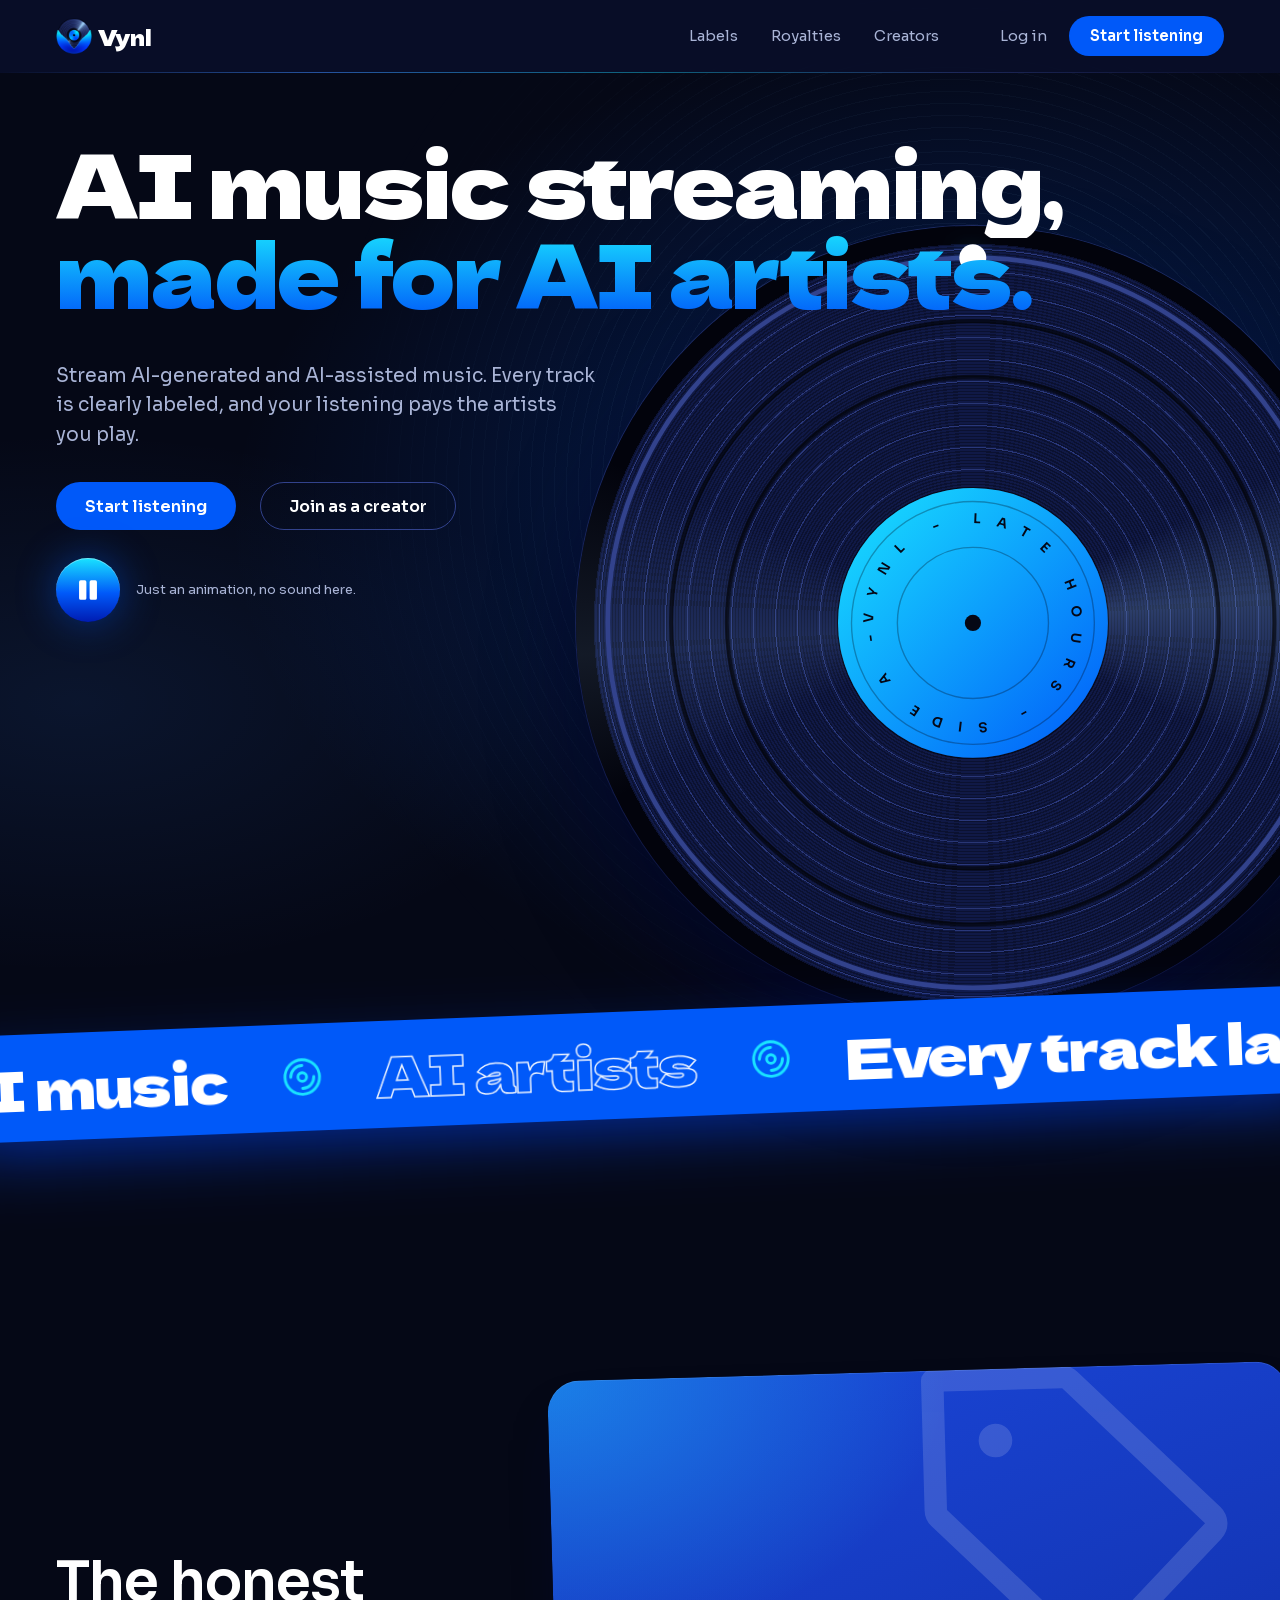
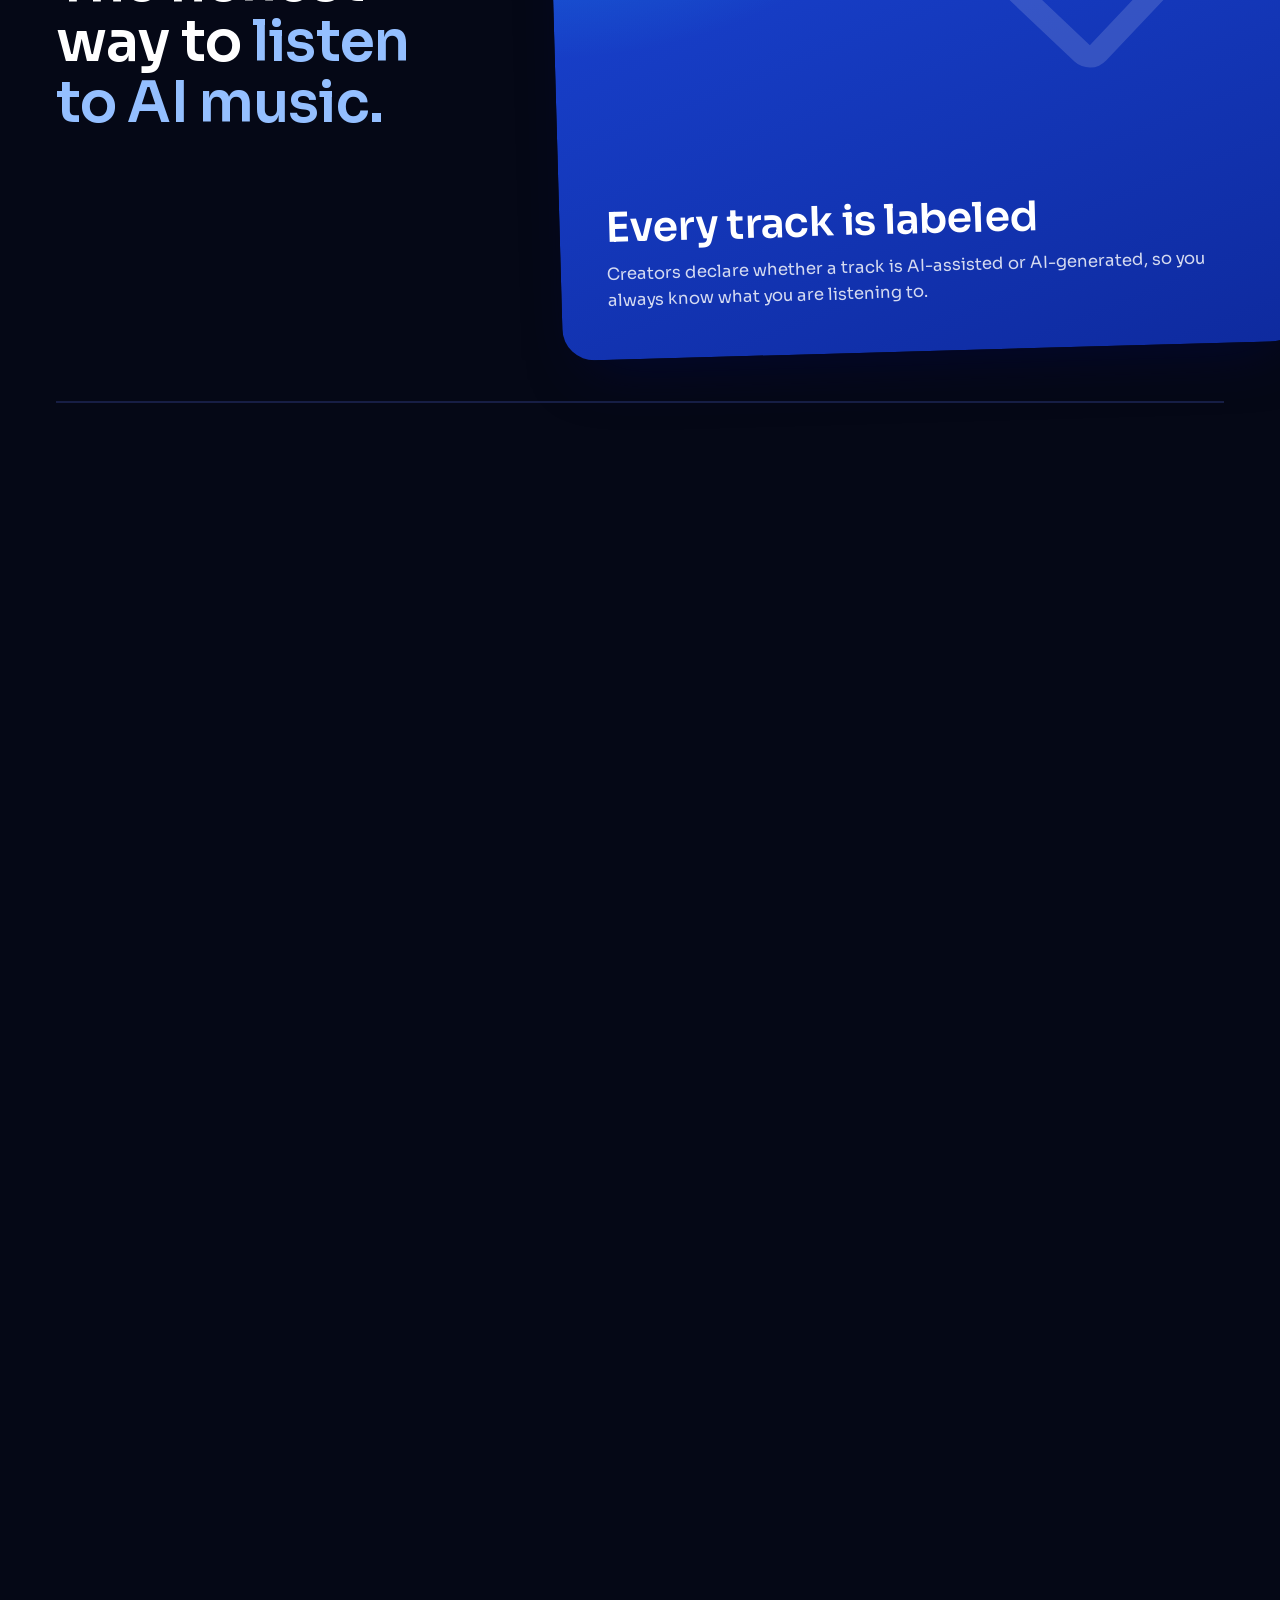
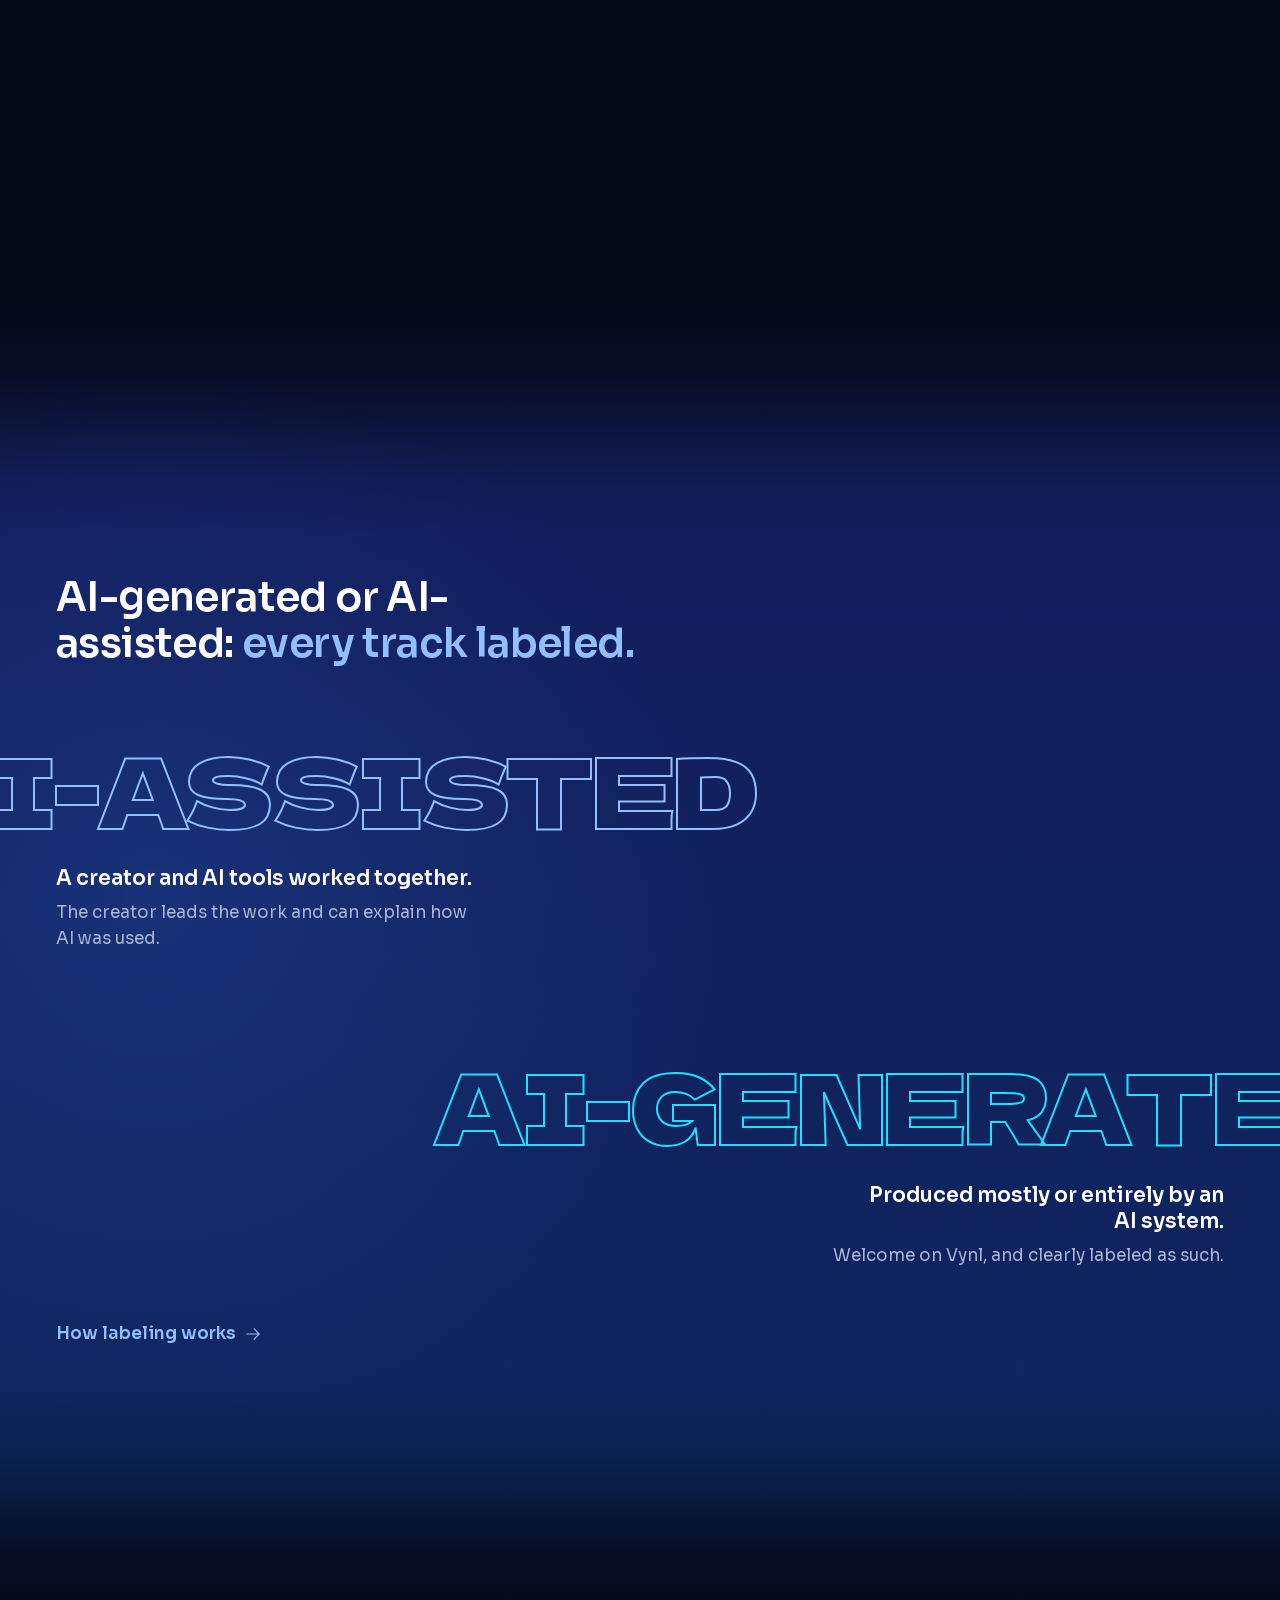
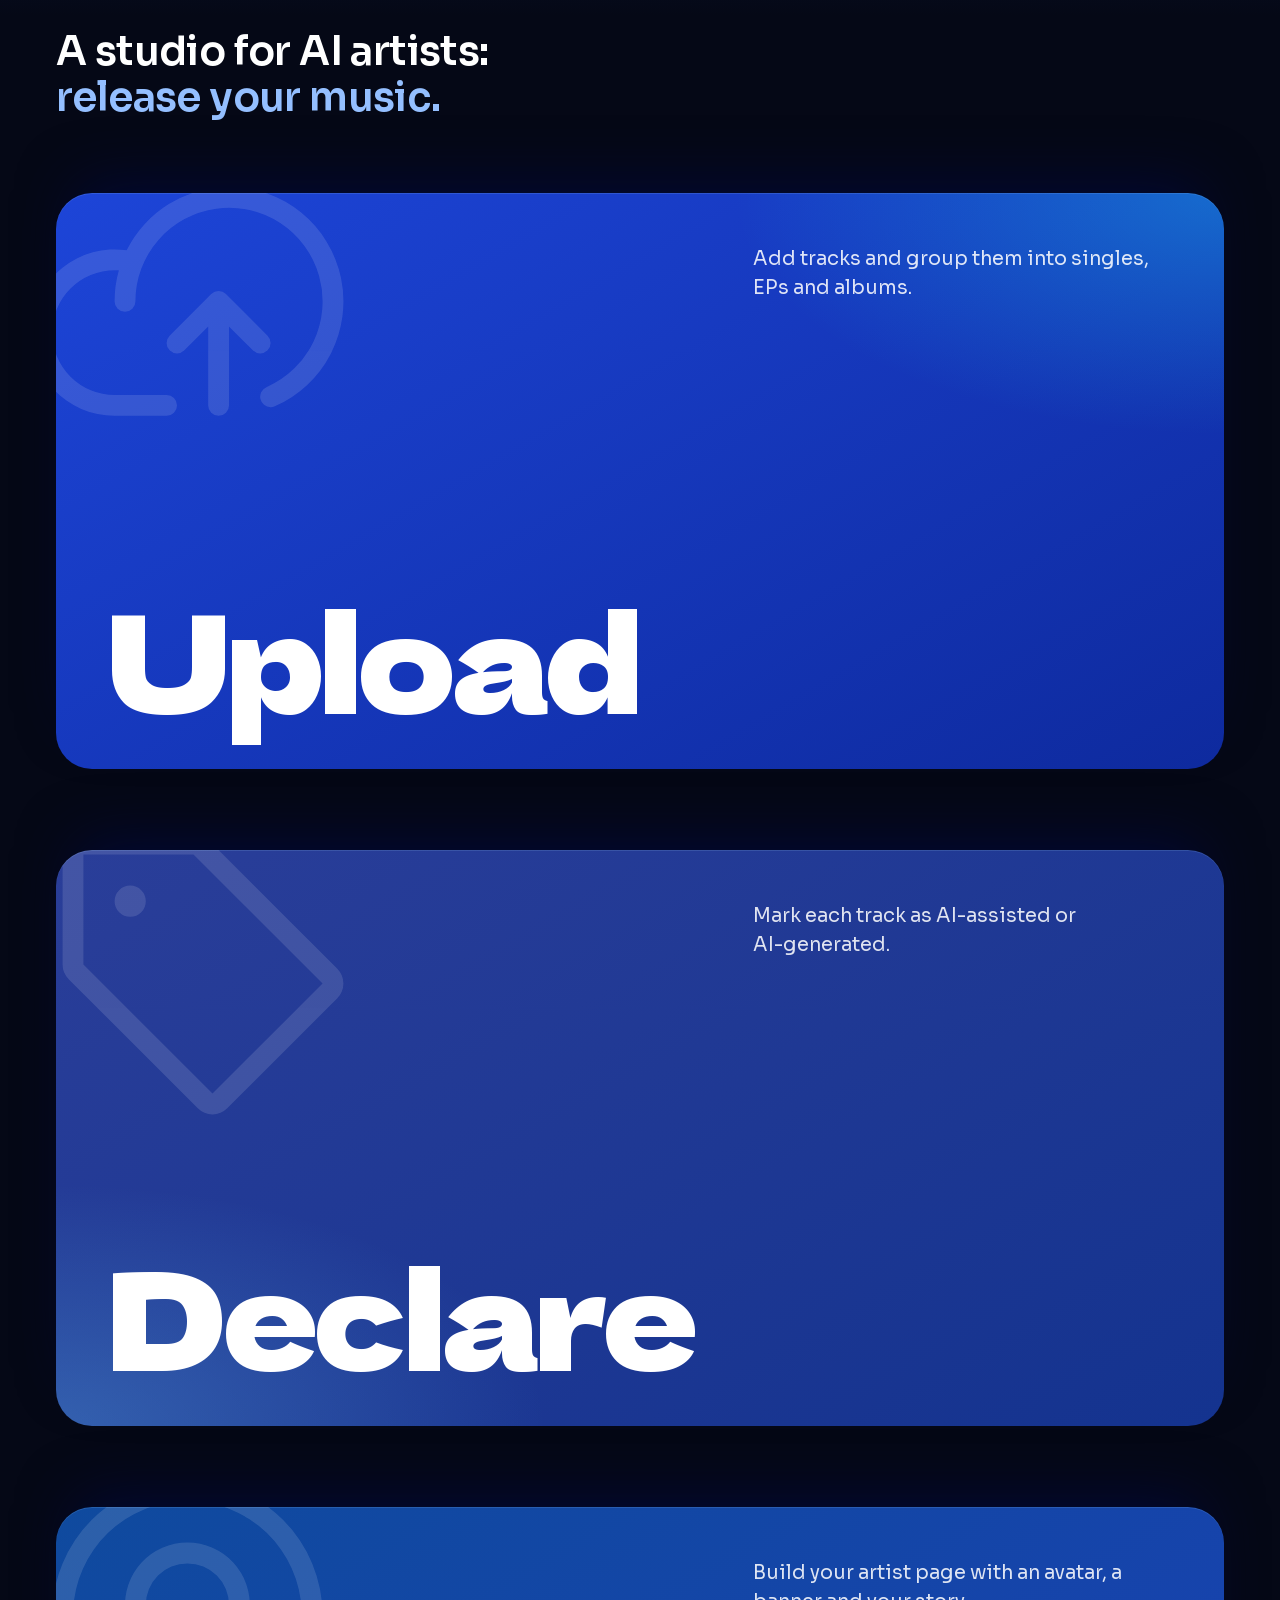
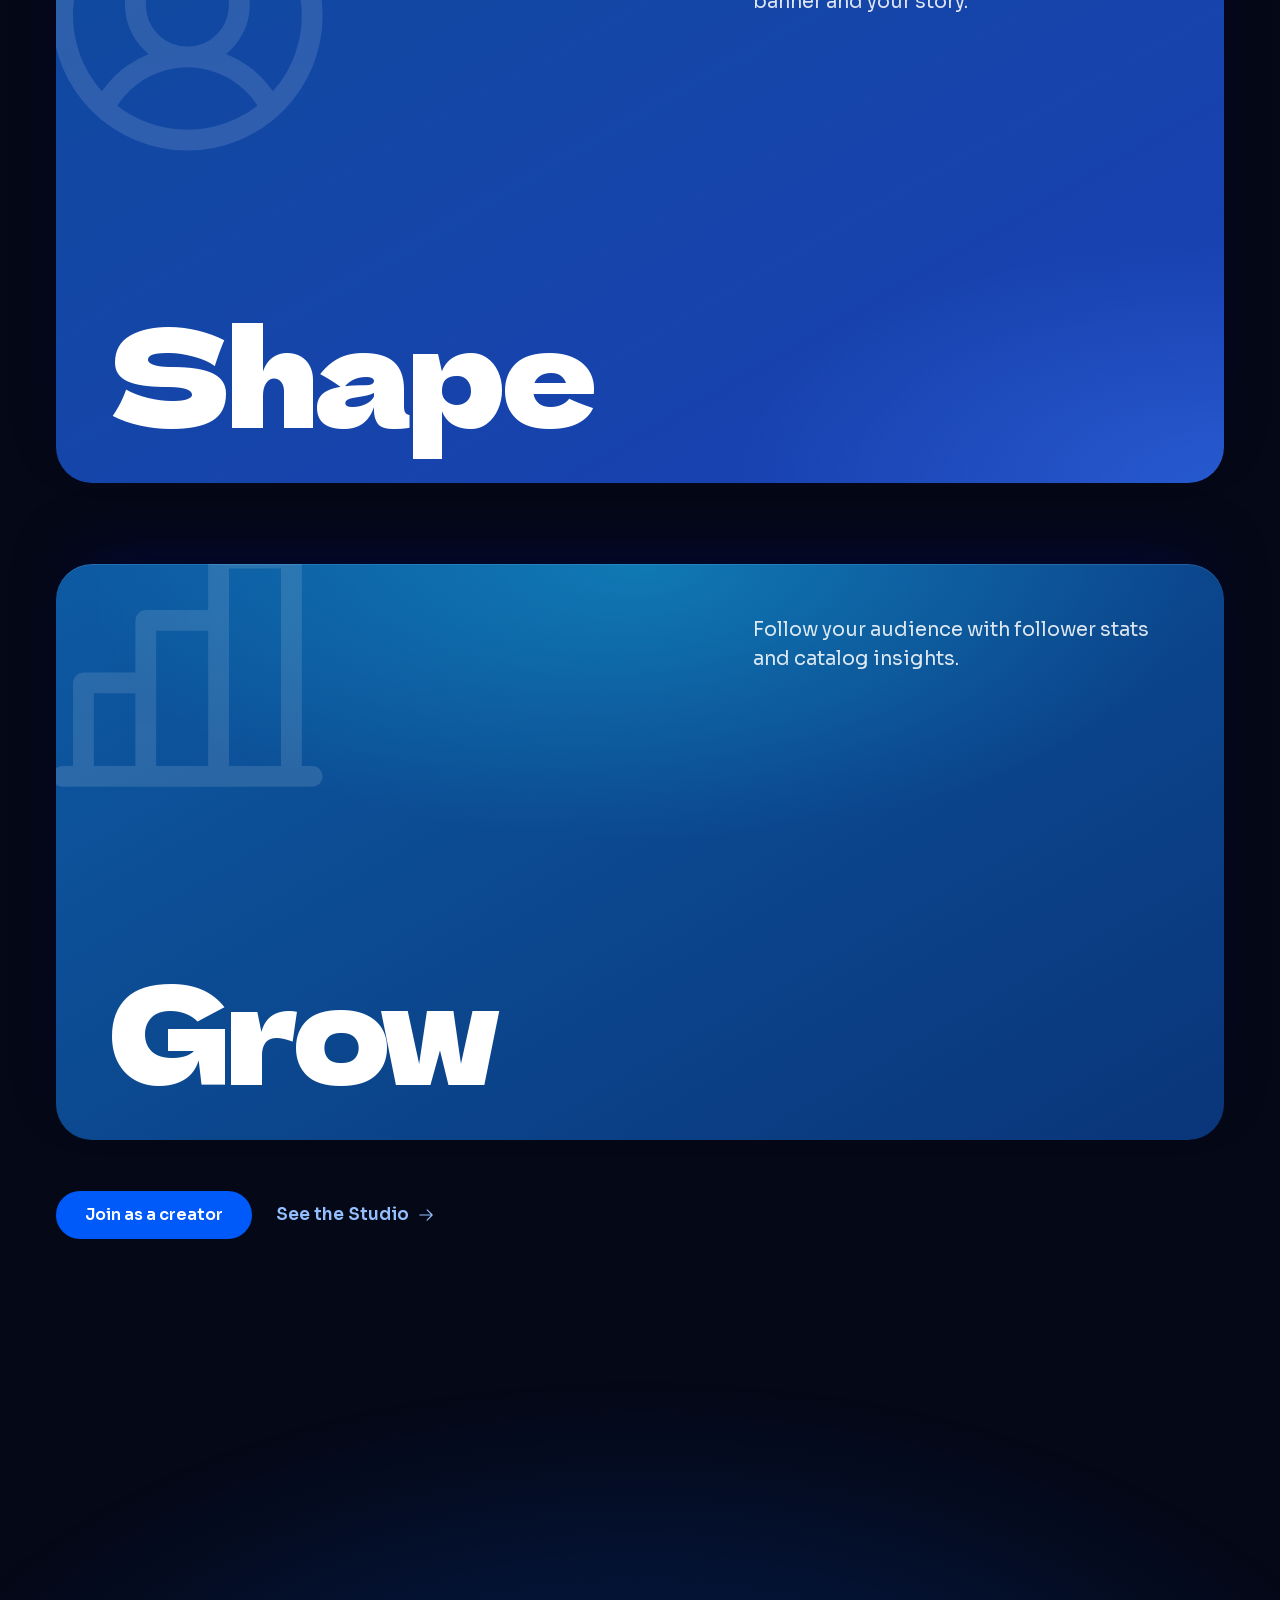
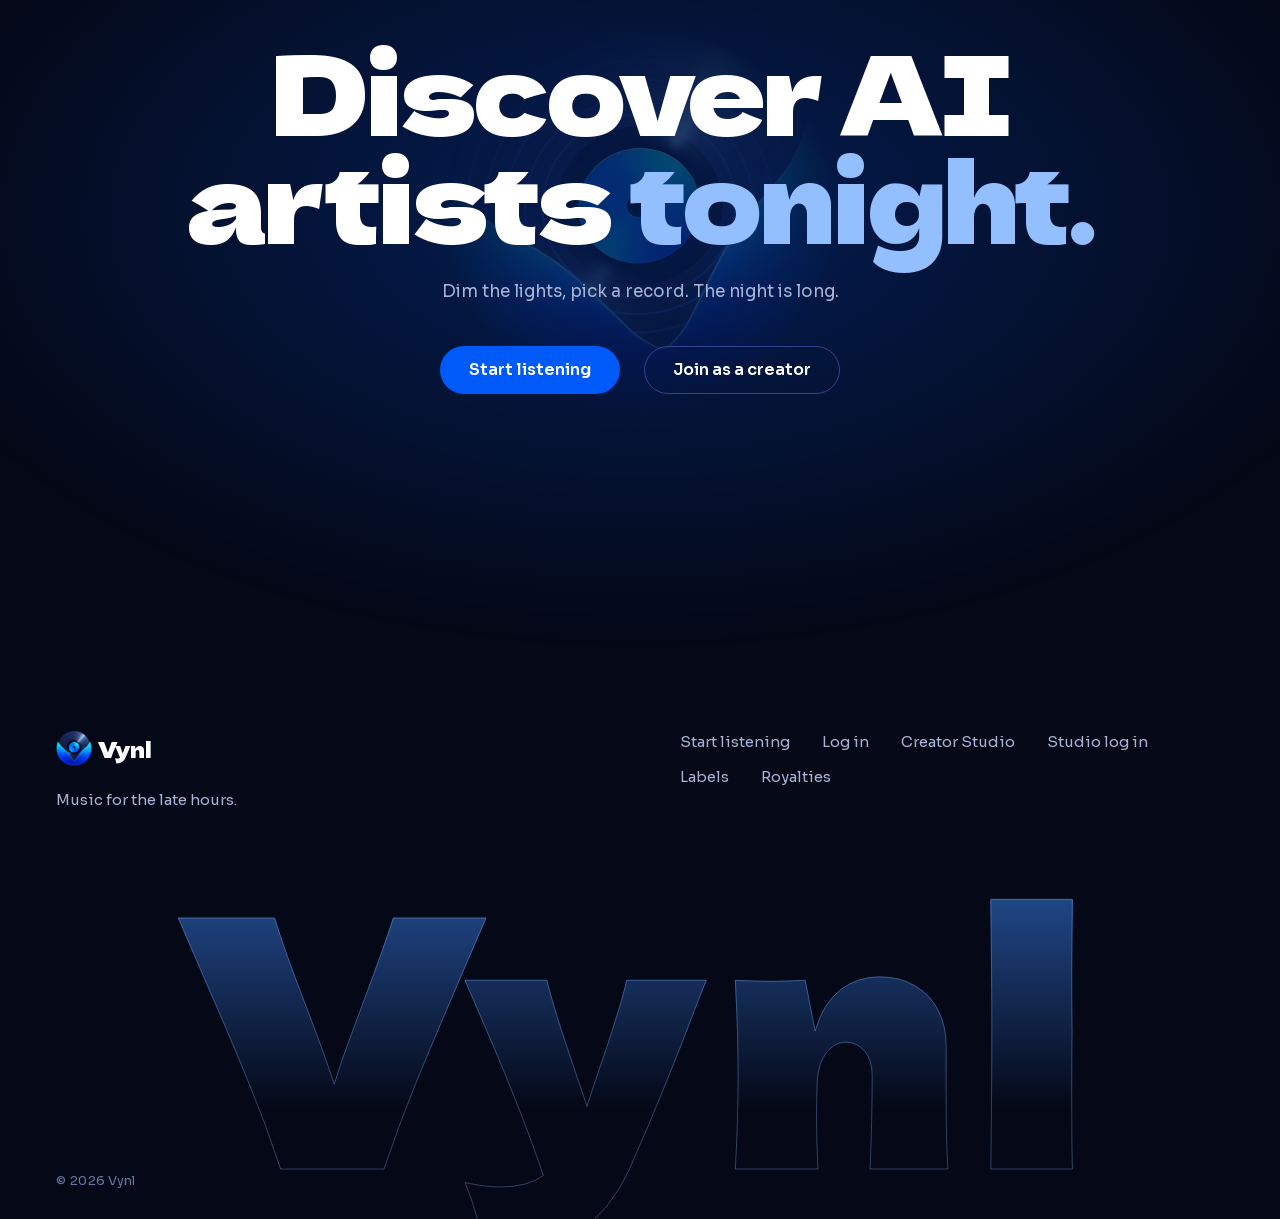
==== index.html @ 6188f5f7 "Add favicon.ico and multi-size icons with a version query so browsers drop the stale tab icon Co-Aut" ====
<!DOCTYPE html>
<html lang="en">
<head>
  <meta charset="utf-8">
  <meta name="viewport" content="width=device-width, initial-scale=1">
  <title>Vynl | AI Music Streaming Platform for AI Artists</title>
  <meta name="description" content="Stream AI music on Vynl. Discover AI artists, listen to AI-generated and AI-assisted tracks, and release your own. Every track is clearly labeled.">
  <meta name="theme-color" content="#050816">
  <meta property="og:site_name" content="Vynl">
  <meta property="og:type" content="website">
  <meta property="og:title" content="Vynl | AI Music Streaming Platform for AI Artists">
  <meta property="og:description" content="The streaming platform for AI music and AI artists. Every track labeled AI-generated or AI-assisted.">
  <meta name="twitter:card" content="summary">
  <link rel="icon" href="favicon.ico?v=2" sizes="any">
  <link rel="icon" href="favicon-32.png?v=2" type="image/png" sizes="32x32">
  <link rel="icon" href="favicon-192.png?v=2" type="image/png" sizes="192x192">
  <link rel="apple-touch-icon" href="apple-touch-icon.png?v=2">
  <link rel="preload" href="assets/fonts/dela-gothic-one-latin.woff2" as="font" type="font/woff2" crossorigin>
  <link rel="preload" href="assets/fonts/sora-latin.woff2" as="font" type="font/woff2" crossorigin>
  <link rel="stylesheet" href="css/style.css">
  <script>document.documentElement.classList.add("js");</script>
</head>
<body>
  <a class="skip-link" href="#main">Skip to content</a>

  <header class="site-header" data-open="false">
    <div class="container site-header__inner">
      <a class="logo" href="index.html" aria-label="Vynl, home">
        <img class="logo__mark" src="assets/vynl-icon.png" alt="" width="36" height="36">
        <span class="logo__word">Vynl</span>
      </a>

      <nav class="nav" id="site-nav" aria-label="Main">
        <a href="transparency.html">Labels</a>
        <a href="transparency.html">Royalties</a>
        <a href="creators.html">Creators</a>
        <a class="nav__mobile-only" href="https://music-app-1-0-0.vercel.app/login" data-link="login">Log in</a>
      </nav>

      <div class="header-actions">
        <a class="login" href="https://music-app-1-0-0.vercel.app/login" data-link="login">Log in</a>
        <a class="btn btn--primary btn--sm" href="https://music-app-1-0-0.vercel.app/signup" data-link="signup">Start listening</a>
        <button class="nav-toggle" type="button" aria-expanded="false" aria-controls="site-nav" aria-label="Open menu">
          <svg class="icon icon--open" aria-hidden="true" focusable="false"><use href="assets/icons.svg#menu"/></svg>
          <svg class="icon icon--close" aria-hidden="true" focusable="false"><use href="assets/icons.svg#close"/></svg>
        </button>
      </div>
    </div>
  </header>

  <main id="main">

    <!-- Hero : titre immense sur deux lignes, disque énorme derrière et dessous -->
    <section class="hero has-grooves">
      <div class="grooves" aria-hidden="true"></div>
      <div class="container hero__inner">
        <h1 class="hero__title">
          <span class="line"><span class="w"><span style="--d:0">AI</span></span> <span class="w"><span style="--d:1">music</span></span> <span class="w"><span style="--d:2">streaming,</span></span></span>
          <span class="line line--grad"><span class="w"><span style="--d:3">made</span></span> <span class="w"><span style="--d:4">for</span></span> <span class="w"><span style="--d:5">AI</span></span> <span class="w"><span style="--d:6">artists.</span></span></span>
        </h1>

        <div class="hero__copy">
          <p class="hero__lead rise" style="--i:0">Stream AI-generated and AI-assisted music. Every track is clearly labeled, and your listening pays the artists you play.</p>
          <div class="btn-row rise" style="--i:1">
            <a class="btn btn--primary" href="https://music-app-1-0-0.vercel.app/signup" data-link="signup">Start listening</a>
            <a class="btn btn--ghost" href="https://creator-app-pearl-pi.vercel.app/signup" data-link="creatorSignup">Join as a creator</a>
          </div>
          <div class="hero__actions rise" style="--i:2">
            <button class="play-btn" type="button" data-record-toggle aria-pressed="false" aria-label="Spin the record">
              <svg class="icon icon--play" aria-hidden="true" focusable="false"><use href="assets/icons.svg#play"/></svg>
              <svg class="icon icon--pause" aria-hidden="true" focusable="false"><use href="assets/icons.svg#pause"/></svg>
            </button>
            <span class="hero__hint">Just an animation, no sound here.</span>
          </div>
        </div>
      </div>

      <div class="player rise" style="--i:3">
        <div class="record" data-record aria-hidden="true">
          <div class="record__disc"></div>
          <svg class="record__ring" viewBox="0 0 100 100">
            <circle class="record__gap" cx="50" cy="50" r="31"/>
            <circle class="record__gap" cx="50" cy="50" r="38"/>
            <circle class="record__track" cx="50" cy="50" r="46"/>
            <circle class="record__arc" cx="50" cy="50" r="46" pathLength="100" transform="rotate(-90 50 50)"/>
            <g class="record__head"><circle cx="50" cy="4" r="1.7"/></g>
          </svg>
          <div class="record__label">
            <svg viewBox="0 0 100 100">
              <defs>
                <linearGradient id="label-grad" x1="0" y1="0" x2="1" y2="1">
                  <stop offset="0" stop-color="#19E3FF"/>
                  <stop offset="1" stop-color="#0059F9"/>
                </linearGradient>
                <path id="label-path" d="M50,50 m-37,0 a37,37 0 1,1 74,0 a37,37 0 1,1 -74,0"/>
              </defs>
              <circle cx="50" cy="50" r="50" fill="url(#label-grad)"/>
              <circle cx="50" cy="50" r="45" fill="none" stroke="#050816" stroke-opacity=".3" stroke-width=".5"/>
              <circle cx="50" cy="50" r="28" fill="none" stroke="#050816" stroke-opacity=".3" stroke-width=".5"/>
              <text class="record__text"><textPath href="#label-path" textLength="228" lengthAdjust="spacing">VYNL - LATE HOURS - SIDE A -</textPath></text>
              <circle cx="50" cy="50" r="3" fill="#050816"/>
            </svg>
          </div>
        </div>
      </div>
    </section>

    <div class="marquee" aria-hidden="true">
      <div class="marquee__track">
        <div class="marquee__group"><span class="marquee__item">AI music</span><svg class="icon" aria-hidden="true" focusable="false"><use href="assets/icons.svg#vinyl"/></svg><span class="marquee__item marquee__item--outline">AI artists</span><svg class="icon" aria-hidden="true" focusable="false"><use href="assets/icons.svg#vinyl"/></svg><span class="marquee__item">Every track labeled</span><svg class="icon" aria-hidden="true" focusable="false"><use href="assets/icons.svg#vinyl"/></svg><span class="marquee__item marquee__item--outline">Fairly paid</span><svg class="icon" aria-hidden="true" focusable="false"><use href="assets/icons.svg#vinyl"/></svg></div>
        <div class="marquee__group"><span class="marquee__item">AI music</span><svg class="icon" aria-hidden="true" focusable="false"><use href="assets/icons.svg#vinyl"/></svg><span class="marquee__item marquee__item--outline">AI artists</span><svg class="icon" aria-hidden="true" focusable="false"><use href="assets/icons.svg#vinyl"/></svg><span class="marquee__item">Every track labeled</span><svg class="icon" aria-hidden="true" focusable="false"><use href="assets/icons.svg#vinyl"/></svg><span class="marquee__item marquee__item--outline">Fairly paid</span><svg class="icon" aria-hidden="true" focusable="false"><use href="assets/icons.svg#vinyl"/></svg></div>
      </div>
    </div>

    <!-- Pourquoi Vynl : défilement horizontal épinglé -->
    <section class="why" id="why">
      <div class="why__pin" tabindex="0" role="region" aria-label="Why Vynl">
        <div class="why__track">
          <div class="why__intro">
            <h2>The honest way to <em>listen to AI music.</em></h2>
          </div>
          <article class="why__panel why__panel--a">
            <svg class="icon why__ghost" aria-hidden="true" focusable="false"><use href="assets/icons.svg#tag"/></svg>
            <h3>Every track is labeled</h3>
            <p>Creators declare whether a track is AI-assisted or AI-generated, so you always know what you are listening to.</p>
          </article>
          <article class="why__panel why__panel--b">
            <svg class="icon why__ghost" aria-hidden="true" focusable="false"><use href="assets/icons.svg#headphones"/></svg>
            <h3>Your listening pays the artists you play</h3>
            <p>Your subscription follows what you actually listen to, not a global pool.</p>
          </article>
          <article class="why__panel why__panel--c">
            <svg class="icon why__ghost" aria-hidden="true" focusable="false"><use href="assets/icons.svg#stack"/></svg>
            <h3>A home for AI creators</h3>
            <p>AI-native creators and artists who work with AI release side by side, with the same studio and the same rules.</p>
          </article>
        </div>
        <div class="why__progress" aria-hidden="true"><span></span></div>
      </div>
    </section>

    <!-- Étiquettes : deux mots immenses qui traversent l'écran -->
    <section class="section section--tint" id="labels">
      <div class="container">
        <div class="section__head" data-reveal>
          <h2>AI-generated or AI-assisted: <em>every track labeled.</em></h2>
        </div>
      </div>

      <div class="container kinetic">
        <div class="kinetic__item kinetic__item--assist">
          <h3 class="kinetic__word">AI-assisted</h3>
          <div class="kinetic__body" data-reveal>
            <p class="kinetic__lead">A creator and AI tools worked together.</p>
            <p>The creator leads the work and can explain how AI was used.</p>
          </div>
        </div>
        <div class="kinetic__item kinetic__item--gen">
          <h3 class="kinetic__word">AI-generated</h3>
          <div class="kinetic__body" data-reveal>
            <p class="kinetic__lead">Produced mostly or entirely by an AI system.</p>
            <p>Welcome on Vynl, and clearly labeled as such.</p>
          </div>
        </div>
      </div>

      <div class="container">
        <p class="labels__more" data-reveal><a class="link-arrow" href="transparency.html#labels">How labeling works <svg class="icon" aria-hidden="true" focusable="false"><use href="assets/icons.svg#arrow"/></svg></a></p>
      </div>
    </section>

    <!-- Catalogue réel : masqué tant que l'API n'a rien renvoyé -->
    <section class="section" id="catalog" data-catalog hidden>
      <div class="container">
        <div class="section__head" data-reveal>
          <h2>New AI tracks, <em>just pressed.</em></h2>
        </div>
        <ul class="crate" data-catalog-list tabindex="0" aria-label="Latest AI tracks"></ul>
        <p class="studio__actions"><a class="link-arrow" href="https://music-app-1-0-0.vercel.app" data-link="app">Open the app to listen <svg class="icon" aria-hidden="true" focusable="false"><use href="assets/icons.svg#arrow"/></svg></a></p>
      </div>
    </section>

    <!-- Studio : quatre cartes qui se superposent -->
    <section class="section" id="creators">
      <div class="container">
        <div class="section__head" data-reveal>
          <h2>A studio for AI artists: <em>release your music.</em></h2>
        </div>

        <ol class="stack__list">
          <li class="stack__card" style="--n:0">
            <svg class="icon stack__ghost" aria-hidden="true" focusable="false"><use href="assets/icons.svg#upload"/></svg>
            <h3 class="stack__word">Upload</h3>
            <p>Add tracks and group them into singles, EPs and albums.</p>
          </li>
          <li class="stack__card" style="--n:1">
            <svg class="icon stack__ghost" aria-hidden="true" focusable="false"><use href="assets/icons.svg#tag"/></svg>
            <h3 class="stack__word">Declare</h3>
            <p>Mark each track as AI-assisted or AI-generated.</p>
          </li>
          <li class="stack__card" style="--n:2">
            <svg class="icon stack__ghost" aria-hidden="true" focusable="false"><use href="assets/icons.svg#artist"/></svg>
            <h3 class="stack__word">Shape</h3>
            <p>Build your artist page with an avatar, a banner and your story.</p>
          </li>
          <li class="stack__card" style="--n:3">
            <svg class="icon stack__ghost" aria-hidden="true" focusable="false"><use href="assets/icons.svg#chart"/></svg>
            <h3 class="stack__word">Grow</h3>
            <p>Follow your audience with follower stats and catalog insights.</p>
          </li>
        </ol>

        <div class="btn-row studio__actions" data-reveal>
          <a class="btn btn--primary" href="https://creator-app-pearl-pi.vercel.app/signup" data-link="creatorSignup">Join as a creator</a>
          <a class="link-arrow" href="creators.html">See the Studio <svg class="icon" aria-hidden="true" focusable="false"><use href="assets/icons.svg#arrow"/></svg></a>
        </div>
      </div>
    </section>

    <section class="cta has-grooves">
      <img class="cta__mark" src="assets/vynl-logo-720.webp" alt="" width="720" height="720" loading="lazy">
      <div class="container" data-reveal>
        <h2>Discover AI artists <em>tonight.</em></h2>
        <p>Dim the lights, pick a record. The night is long.</p>
        <div class="btn-row">
          <a class="btn btn--primary" href="https://music-app-1-0-0.vercel.app/signup" data-link="signup">Start listening</a>
          <a class="btn btn--ghost" href="https://creator-app-pearl-pi.vercel.app/signup" data-link="creatorSignup">Join as a creator</a>
        </div>
      </div>
    </section>
  </main>

  <footer class="site-footer">
    <div class="container">
      <div class="site-footer__top">
        <div class="site-footer__brand">
          <a class="logo" href="index.html" aria-label="Vynl, home">
            <img class="logo__mark" src="assets/vynl-icon.png" alt="" width="36" height="36">
            <span class="logo__word">Vynl</span>
          </a>
          <p>Music for the late hours.</p>
        </div>
        <nav class="footer-links" aria-label="Footer">
          <a href="https://music-app-1-0-0.vercel.app/signup" data-link="signup">Start listening</a>
          <a href="https://music-app-1-0-0.vercel.app/login" data-link="login">Log in</a>
          <a href="creators.html">Creator Studio</a>
          <a href="https://creator-app-pearl-pi.vercel.app/login" data-link="creatorLogin">Studio log in</a>
          <a href="transparency.html">Labels</a>
          <a href="transparency.html">Royalties</a>
        </nav>
      </div>
    </div>
    <p class="footer-mark" aria-hidden="true">Vynl</p>
    <div class="container">
      <p class="site-footer__legal">&copy; <span data-year>2026</span> Vynl</p>
    </div>
  </footer>

  <script src="js/config.js"></script>
  <script src="js/main.js"></script>
  <script src="assets/vendor/gsap.min.js"></script>
  <script src="assets/vendor/ScrollTrigger.min.js"></script>
  <script src="js/motion.js"></script>
</body>
</html>
---- css/style.css ----
/* ==========================================================================
   Vynl, site vitrine
   Studio d'écoute nocturne : un fond très sombre et une seule source de
   lumière bleue qui fait briller le vinyle. 80 % sombre, 15 % bleu, 5 % cyan.

   Mise en page éditoriale : très grands titres, éléments qui se chevauchent,
   sections épinglées au défilement. Tout reste lisible sans JavaScript et sans
   animation : le mouvement est une amélioration, pas un prérequis.

   Formes : boutons en pilule, grands panneaux 32px, tuiles 24px, badges 8px.
   ========================================================================== */

/* --------------------------------------------------------------------------
   Polices (hébergées localement, sous-ensemble latin)
   -------------------------------------------------------------------------- */

@font-face {
  font-family: "Dela Gothic One";
  src: url("../assets/fonts/dela-gothic-one-latin.woff2") format("woff2");
  font-weight: 400;
  font-style: normal;
  font-display: swap;
  unicode-range: U+0000-00FF, U+0131, U+0152-0153, U+02BB-02BC, U+02C6, U+02DA, U+02DC, U+2000-206F, U+2074, U+20AC, U+2122, U+2191, U+2193, U+2212, U+2215, U+FEFF, U+FFFD;
}

@font-face {
  font-family: "Sora";
  src: url("../assets/fonts/sora-latin.woff2") format("woff2");
  font-weight: 400 700;
  font-style: normal;
  font-display: swap;
  unicode-range: U+0000-00FF, U+0131, U+0152-0153, U+02BB-02BC, U+02C6, U+02DA, U+02DC, U+2000-206F, U+2074, U+20AC, U+2122, U+2191, U+2193, U+2212, U+2215, U+FEFF, U+FFFD;
}

/* --------------------------------------------------------------------------
   Tokens
   -------------------------------------------------------------------------- */

:root {
  /* Palette */
  --vynl-nuit: #050816;
  --vynl-abysse: #0B1130;
  --vynl-vinyle: #17204F;
  --vynl-survol: #1F2A63;
  --vynl-sillon: #32428C;
  --vynl-bleu: #0059F9;
  --vynl-bleu-profond: #001CB2;
  --vynl-cyan: #19E3FF;
  --vynl-reflet: #90BFE9;

  /* Nuances intermédiaires, toujours dans la famille bleue */
  --vynl-indigo: #1C2C8C;
  --vynl-ocean: #0F4A9E;
  --vynl-azur: #3D8BFF;
  --vynl-azur-clair: #94BFFF;
  --vynl-ciel: #6FD6FF;

  /* Texte sur fond sombre */
  --vynl-texte: #FFFFFF;
  --vynl-texte-2: #A9B4D6;
  --vynl-texte-3: #6B77A6;

  --vynl-bordure: rgba(50, 66, 140, 0.4);

  /* Dégradés et lueurs */
  --vynl-degrade-vague: linear-gradient(180deg, #19E3FF 0%, #0059F9 55%, #001CB2 100%);
  --vynl-degrade-label: linear-gradient(135deg, #19E3FF, #0059F9);
  --vynl-lueur: 0 0 40px rgba(0, 89, 249, 0.45);

  /* Surfaces : dégradés bleus, liseré lumineux en haut, ombre teintée */
  --surface-panneau: linear-gradient(165deg, #2A3E99 0%, #1D2E80 50%, #172569 100%);
  --surface-calme: linear-gradient(165deg, #1B2765 0%, #131C52 100%);
  --liserai: inset 0 1px 0 rgba(144, 191, 233, 0.18);
  --ombre-teintee: 0 30px 60px -30px rgba(0, 8, 60, 0.8);

  /* Formes */
  --r-grand: 32px;
  --r-panneau: 24px;
  --r-carte: 16px;
  --r-badge: 8px;

  /* Typographie */
  --police-marque: "Dela Gothic One", "Arial Black", system-ui, sans-serif;
  --police-texte: "Sora", system-ui, -apple-system, "Segoe UI", sans-serif;

  /* Mise en page */
  --max: 1200px;
  --gutter: clamp(20px, 5vw, 56px);
  --header-h: 72px;
  --blend: clamp(64px, 10vw, 128px);
  --fade: calc(var(--blend) * 1.8);
  --section-pad: clamp(80px, 11vw, 144px);

  /* Mouvement */
  --ease: cubic-bezier(0.4, 0, 0.2, 1);
  --ease-out: cubic-bezier(0.16, 1, 0.3, 1);

  /* Échelle de z-index */
  --z-fond: -1;
  --z-disque: 0;
  --z-contenu: 2;
  --z-bande: 3;
  --z-header: 50;
  --z-skip: 100;
}

/* --------------------------------------------------------------------------
   Base
   -------------------------------------------------------------------------- */

*,
*::before,
*::after {
  box-sizing: border-box;
}

html {
  color-scheme: dark;
  -webkit-text-size-adjust: 100%;
  scroll-padding-top: calc(var(--header-h) + 16px);
}

@media (prefers-reduced-motion: no-preference) {
  html {
    scroll-behavior: smooth;
  }
}

body {
  margin: 0;
  min-height: 100dvh;
  background: var(--vynl-nuit);
  color: var(--vynl-texte);
  font-family: var(--police-texte);
  font-size: 1.0625rem;
  line-height: 1.55;
  font-variant-numeric: tabular-nums;
  -webkit-font-smoothing: antialiased;
  text-rendering: optimizeLegibility;
  overflow-x: clip;
}

/* Les éléments qui débordent volontairement (bande, mots cinétiques, disque) sont
   rognés ici à l'horizontale. clip ne crée pas de conteneur de défilement : sticky
   et l'épinglage continuent de fonctionner. */
main {
  overflow-x: clip;
}

img,
svg {
  display: block;
  max-width: 100%;
}

h1,
h2,
h3 {
  margin: 0;
  font-family: var(--police-texte);
  font-weight: 600;
  line-height: 1.15;
  letter-spacing: -0.015em;
  text-wrap: balance;
}

h1 {
  font-family: var(--police-marque);
  font-weight: 400;
  line-height: 1.02;
  letter-spacing: -0.03em;
}

h2 {
  font-size: clamp(1.75rem, 3.6vw, 2.5rem);
}

h3 {
  font-size: 1.25rem;
}

em {
  font-style: normal;
  color: var(--vynl-azur-clair);
}

p {
  margin: 0;
  max-width: 62ch;
  text-wrap: pretty;
}

a {
  color: inherit;
  text-decoration: none;
}

ul,
ol {
  margin: 0;
  padding: 0;
  list-style: none;
}

:focus-visible {
  outline: 2px solid var(--vynl-cyan);
  outline-offset: 3px;
  border-radius: 6px;
}

[hidden] {
  display: none !important;
}

.skip-link {
  position: absolute;
  left: var(--gutter);
  top: -100px;
  z-index: var(--z-skip);
  padding: 0.75rem 1.25rem;
  background: var(--vynl-texte);
  color: var(--vynl-nuit);
  border-radius: 999px;
  font-weight: 600;
}

.skip-link:focus {
  top: 12px;
}

.container {
  width: 100%;
  max-width: calc(var(--max) + var(--gutter) * 2);
  margin-inline: auto;
  padding-inline: var(--gutter);
}

.icon {
  width: 1.5rem;
  height: 1.5rem;
  flex: none;
  fill: currentColor;
}

/* Sillons : cercles concentriques en filigrane, grands et très transparents */
.has-grooves {
  position: relative;
  isolation: isolate;
  overflow-x: clip;
  overflow-y: visible;
}

.grooves {
  position: absolute;
  z-index: var(--z-fond);
  width: var(--size, 820px);
  aspect-ratio: 1;
  border-radius: 50%;
  pointer-events: none;
  background: repeating-radial-gradient(
    circle closest-side,
    transparent 0 11px,
    rgba(144, 191, 233, 0.07) 11px 12px
  );
  -webkit-mask-image: radial-gradient(circle closest-side, #000 25%, transparent 100%);
  mask-image: radial-gradient(circle closest-side, #000 25%, transparent 100%);
}

/* --------------------------------------------------------------------------
   Boutons : pilule de 48 px. Un primaire, un contour, un lien.
   -------------------------------------------------------------------------- */

.btn {
  display: inline-flex;
  align-items: center;
  justify-content: center;
  gap: 0.5rem;
  min-height: 48px;
  padding: 0 1.75rem;
  border: 1px solid transparent;
  border-radius: 999px;
  font: inherit;
  font-size: 1rem;
  font-weight: 600;
  line-height: 1.2;
  white-space: nowrap;
  cursor: pointer;
  transition: background-color 0.25s var(--ease), border-color 0.25s var(--ease),
    box-shadow 0.25s var(--ease), transform 0.25s var(--ease);
}

.btn:active {
  transform: scale(0.98);
}

/* Bouton magnétique (piloté par GSAP) : seule la couleur transitionne */
.btn.is-magnetic {
  transition-property: background-color, border-color, box-shadow;
}

.btn--primary {
  background: var(--vynl-bleu);
  color: var(--vynl-texte);
}

.btn--primary:hover {
  background: var(--vynl-bleu-profond);
  box-shadow: var(--vynl-lueur);
}

.btn--ghost {
  border-color: var(--vynl-sillon);
  color: var(--vynl-texte);
}

.btn--ghost:hover {
  background: rgba(23, 32, 79, 0.8);
  border-color: var(--vynl-azur);
}

.btn--sm {
  min-height: 40px;
  padding: 0 1.25rem;
  font-size: 0.9375rem;
}

.btn-row {
  display: flex;
  flex-wrap: wrap;
  align-items: center;
  gap: 0.75rem 1.5rem;
}

.link-arrow {
  display: inline-flex;
  align-items: center;
  gap: 0.5rem;
  font-weight: 600;
  color: var(--vynl-azur-clair);
  transition: color 0.25s var(--ease);
}

.link-arrow .icon {
  width: 1.125rem;
  height: 1.125rem;
  transition: transform 0.25s var(--ease-out);
}

.link-arrow:hover {
  color: var(--vynl-texte);
}

.link-arrow:hover .icon {
  transform: translateX(4px);
}

/* --------------------------------------------------------------------------
   Étiquettes : AI-assisted en azur clair, AI-generated en cyan
   -------------------------------------------------------------------------- */

.badge {
  display: inline-flex;
  align-items: center;
  padding: 0.3rem 0.75rem;
  border: 1px solid currentColor;
  border-radius: var(--r-badge);
  font-size: 0.8125rem;
  font-weight: 500;
  letter-spacing: 0.08em;
  line-height: 1.4;
  text-transform: uppercase;
  white-space: nowrap;
}

.badge--assist {
  color: var(--vynl-azur-clair);
}

.badge--ai {
  color: var(--vynl-cyan);
}

.badge--xl {
  padding: 0.55em 1.1em;
  border-radius: 0.5em;
  border-width: 2px;
  font-size: clamp(1.25rem, 4.2vw, 3.75rem);
  letter-spacing: 0.04em;
  background: rgba(5, 8, 22, 0.6);
  -webkit-backdrop-filter: blur(10px);
  backdrop-filter: blur(10px);
}

.status {
  display: inline-flex;
  align-items: center;
  padding: 0.2rem 0.65rem;
  border: 1px solid rgba(25, 227, 255, 0.45);
  border-radius: var(--r-badge);
  color: var(--vynl-cyan);
  font-size: 0.8125rem;
  font-weight: 500;
  letter-spacing: 0.08em;
  text-transform: uppercase;
  white-space: nowrap;
}

.status--soon {
  border-color: var(--vynl-sillon);
  border-style: dashed;
  color: var(--vynl-texte-2);
}

/* --------------------------------------------------------------------------
   En-tête (verre)
   -------------------------------------------------------------------------- */

.site-header {
  position: sticky;
  top: 0;
  z-index: var(--z-header);
  background: rgba(11, 17, 48, 0.7);
  -webkit-backdrop-filter: blur(20px);
  backdrop-filter: blur(20px);
  border-bottom: 1px solid transparent;
  border-image: linear-gradient(90deg, transparent, rgba(61, 139, 255, 0.55) 25%, rgba(25, 227, 255, 0.4) 50%, rgba(50, 66, 140, 0.5) 75%, transparent) 1;
}

.site-header__inner {
  display: flex;
  align-items: center;
  gap: 2rem;
  min-height: var(--header-h);
}

.logo {
  display: inline-flex;
  align-items: center;
  gap: 0.4rem;
  color: var(--vynl-texte);
}

.logo__mark {
  width: 36px;
  height: 36px;
}

.logo__word {
  font-family: var(--police-marque);
  font-size: 1.375rem;
  line-height: 1;
}

.nav {
  display: flex;
  align-items: center;
  gap: 0.25rem;
  margin-left: auto;
}

.nav a {
  padding: 0.5rem 0.9rem;
  border-radius: 999px;
  color: var(--vynl-texte-2);
  font-size: 0.9375rem;
  transition: color 0.25s var(--ease);
}

.nav a:hover,
.nav a[aria-current="page"] {
  color: var(--vynl-texte);
}

.nav a[aria-current="page"] {
  text-decoration: underline;
  text-decoration-color: var(--vynl-cyan);
  text-decoration-thickness: 2px;
  text-underline-offset: 0.55em;
}

.nav__mobile-only {
  display: none;
}

.header-actions {
  display: flex;
  align-items: center;
  gap: 0.5rem;
}

.header-actions .login {
  padding: 0.5rem 0.9rem;
  color: var(--vynl-texte-2);
  font-size: 0.9375rem;
  transition: color 0.25s var(--ease);
}

.header-actions .login:hover {
  color: var(--vynl-texte);
}

.nav-toggle {
  display: none;
  width: 44px;
  height: 44px;
  padding: 0;
  align-items: center;
  justify-content: center;
  background: transparent;
  border: 1px solid var(--vynl-sillon);
  border-radius: 999px;
  color: var(--vynl-texte);
  cursor: pointer;
}

.nav-toggle .icon {
  width: 1.25rem;
  height: 1.25rem;
}

.nav-toggle .icon--close {
  display: none;
}

.site-header[data-open="true"] .nav-toggle .icon--open {
  display: none;
}

.site-header[data-open="true"] .nav-toggle .icon--close {
  display: block;
}

@media (max-width: 860px) {
  .site-header__inner {
    gap: 1rem;
  }

  .header-actions {
    margin-left: auto;
  }

  .header-actions .login {
    display: none;
  }

  .nav-toggle {
    display: inline-flex;
  }

  .nav {
    display: none;
    position: absolute;
    top: 100%;
    left: 0;
    right: 0;
    flex-direction: column;
    align-items: stretch;
    gap: 0;
    margin: 0;
    padding: 0.5rem var(--gutter) 1.25rem;
    background: var(--vynl-abysse);
    border-bottom: 1px solid var(--vynl-bordure);
  }

  .site-header[data-open="true"] .nav {
    display: flex;
  }

  .nav a {
    padding: 1rem 0;
    border-bottom: 1px solid var(--vynl-bordure);
    border-radius: 0;
    font-size: 1.0625rem;
  }

  .nav a[aria-current="page"] {
    text-decoration: none;
    color: var(--vynl-cyan);
  }

  .nav__mobile-only {
    display: block;
  }
}

/* --------------------------------------------------------------------------
   Sections : le fond se fond dans le voisin, jamais de trait de séparation.
   Le dégradé déborde de --blend sans bouger le contenu.
   -------------------------------------------------------------------------- */

.section {
  padding-block: var(--section-pad);
}

.section--tint {
  margin-block: calc(var(--blend) * -1);
  padding-block: calc(var(--section-pad) + var(--blend));
  background:
    radial-gradient(45% 40% at 12% 45%, rgba(61, 139, 255, 0.16), transparent),
    linear-gradient(
      180deg,
      rgba(28, 44, 140, 0) 0,
      rgba(28, 44, 140, 0.09) calc(var(--fade) * 0.25),
      rgba(28, 44, 140, 0.3) calc(var(--fade) * 0.5),
      rgba(28, 44, 140, 0.51) calc(var(--fade) * 0.75),
      rgba(28, 44, 140, 0.6) var(--fade),
      rgba(22, 62, 156, 0.55) calc(100% - var(--fade)),
      rgba(20, 68, 157, 0.46) calc(100% - var(--fade) * 0.75),
      rgba(18, 71, 158, 0.28) calc(100% - var(--fade) * 0.5),
      rgba(16, 73, 158, 0.08) calc(100% - var(--fade) * 0.25),
      rgba(15, 74, 158, 0) 100%
    );
}

.section__head {
  margin-bottom: clamp(40px, 6vw, 72px);
}

.section__head h2 {
  max-width: 22ch;
}

.section__head p {
  margin-top: 1.25rem;
  color: var(--vynl-texte-2);
}

/* --------------------------------------------------------------------------
   Hero : un titre immense sur deux lignes, le disque derrière et dessous
   -------------------------------------------------------------------------- */

.hero {
  position: relative;
  min-height: min(100dvh, 980px);
  padding-block: clamp(32px, 7vh, 80px) clamp(72px, 12vh, 140px);
  background:
    radial-gradient(60% 55% at 78% 50%, rgba(0, 89, 249, 0.3), transparent),
    radial-gradient(40% 30% at 6% 70%, rgba(61, 139, 255, 0.1), transparent);
}

.hero .grooves {
  right: -320px;
  top: 46%;
  translate: 0 -50%;
  --size: 1300px;
}

.hero__inner {
  position: relative;
  z-index: var(--z-contenu);
}

.hero__title {
  font-size: clamp(2.4rem, 6.9vw, 6.5rem);
}

.line {
  display: block;
}

/* Chaque mot monte derrière un masque : l'entrée est un révélateur, pas un fondu */
.w {
  display: inline-block;
  overflow: hidden;
  vertical-align: bottom;
  padding-bottom: 0.14em;
  margin-bottom: -0.14em;
}

.w > span {
  display: inline-block;
}

.line--grad .w > span {
  background: linear-gradient(180deg, var(--vynl-cyan) 0%, var(--vynl-bleu) 100%);
  -webkit-background-clip: text;
  background-clip: text;
  -webkit-text-fill-color: transparent;
  color: transparent;
  padding-bottom: 0.06em;
}

.hero__copy {
  max-width: 34rem;
  margin-top: clamp(24px, 4.5vh, 52px);
}

.hero__lead {
  margin-bottom: 2rem;
  color: var(--vynl-texte-2);
  font-size: clamp(1.0625rem, 1.5vw, 1.1875rem);
}

.hero__actions {
  margin-top: 1.75rem;
  display: flex;
  align-items: center;
  gap: 1rem;
}

.hero__hint {
  display: none;
  color: var(--vynl-texte-2);
  font-size: 0.8125rem;
}

.js .hero__hint {
  display: inline;
}

/* Le disque : énorme, qui sort de l'écran, passé derrière le titre */
.player {
  position: absolute;
  z-index: var(--z-disque);
  right: calc(var(--gutter) * -1.6);
  top: clamp(96px, 17vh, 190px);
  width: min(62vw, 820px);
}

@media (max-width: 860px) {
  .hero {
    min-height: 0;
  }

  .player {
    position: relative;
    right: auto;
    top: auto;
    width: 118vw;
    max-width: none;
    margin: clamp(24px, 6vw, 48px) -9vw 0;
  }
}

/* --------------------------------------------------------------------------
   Le disque : les sillons remplissent l'espace, l'arc cyan est la position
   dans le morceau, le label est un dégradé.
   -------------------------------------------------------------------------- */

.record {
  --cycle: 42s;
  position: relative;
  aspect-ratio: 1;
}

.record__disc {
  position: absolute;
  inset: 0;
  border-radius: 50%;
  background:
    radial-gradient(circle closest-side, transparent 0 95.5%, #02030c 95.5%),
    repeating-radial-gradient(circle closest-side, transparent 0 21px, rgba(50, 66, 140, 0.75) 21px 22px),
    repeating-radial-gradient(circle closest-side, #0B1130 0 1.4px, #101946 1.4px 3px);
  box-shadow: 0 50px 100px -20px rgba(0, 4, 40, 0.9), 0 0 0 1px rgba(50, 66, 140, 0.6);
}

.record__disc::after {
  content: "";
  position: absolute;
  inset: 0;
  border-radius: 50%;
  background: conic-gradient(
    from 35deg,
    transparent 0 8%,
    rgba(144, 191, 233, 0.22) 14%,
    transparent 22% 58%,
    rgba(144, 191, 233, 0.12) 64%,
    transparent 72%
  );
}

.record__label {
  position: absolute;
  inset: 33%;
  border-radius: 50%;
  box-shadow: 0 0 0 1px rgba(0, 0, 0, 0.5);
}

.record__label svg {
  width: 100%;
  height: 100%;
}

.record__ring {
  position: absolute;
  inset: 0;
  width: 100%;
  height: 100%;
}

.record__gap {
  fill: none;
  stroke: rgba(0, 0, 0, 0.6);
  stroke-width: 0.5;
}

.record__track {
  fill: none;
  stroke: var(--vynl-sillon);
  stroke-width: 0.6;
}

.record__arc {
  fill: none;
  stroke: var(--vynl-cyan);
  stroke-width: 1.1;
  stroke-linecap: round;
  stroke-dasharray: 100;
  stroke-dashoffset: 100;
  filter: drop-shadow(0 0 1.5px rgba(25, 227, 255, 0.7));
}

.record__head {
  transform-box: view-box;
  transform-origin: 50% 50%;
}

.record__head circle {
  fill: var(--vynl-texte);
}

.record__text {
  fill: var(--vynl-nuit);
  font-family: var(--police-texte);
  font-size: 5px;
  font-weight: 600;
}

.record__label,
.record__arc,
.record__head {
  animation-play-state: paused;
}

.record__label {
  animation: spin 14s linear infinite;
}

.record__arc {
  animation: progress var(--cycle) linear infinite;
  animation-delay: calc(var(--cycle) * -0.38);
}

.record__head {
  animation: spin var(--cycle) linear infinite;
  animation-delay: calc(var(--cycle) * -0.38);
}

.record.is-playing .record__label,
.record.is-playing .record__arc,
.record.is-playing .record__head {
  animation-play-state: running;
}

@keyframes spin {
  to {
    transform: rotate(360deg);
  }
}

@keyframes progress {
  to {
    stroke-dashoffset: 0;
  }
}

/* Bouton lecture : dégradé Vague + lueur. Masqué sans JS (il ne servirait à rien). */
.play-btn {
  display: none;
  align-items: center;
  justify-content: center;
  width: 64px;
  height: 64px;
  padding: 0;
  background: var(--vynl-degrade-vague);
  border: 0;
  border-radius: 50%;
  color: var(--vynl-texte);
  cursor: pointer;
  box-shadow: var(--vynl-lueur), inset 0 1px 0 rgba(255, 255, 255, 0.35);
  transition: transform 0.25s var(--ease-out), box-shadow 0.25s var(--ease);
}

.js .play-btn {
  display: inline-flex;
}

.play-btn:hover {
  transform: scale(1.06);
}

.play-btn:active {
  transform: scale(0.96);
}

/* Correction optique : le triangle de lecture est décalé vers la droite */
.play-btn .icon--play {
  margin-left: 3px;
}

.play-btn .icon {
  width: 1.625rem;
  height: 1.625rem;
}

.play-btn[aria-pressed="true"] .icon--play,
.play-btn[aria-pressed="false"] .icon--pause {
  display: none;
}

/* --------------------------------------------------------------------------
   Bande défilante : une seule par page, inclinée, qui mord sur les sections
   -------------------------------------------------------------------------- */

.marquee {
  position: relative;
  z-index: var(--z-bande);
  width: 110vw;
  margin: clamp(16px, 3vw, 48px) -5vw;
  rotate: -2.2deg;
  overflow: hidden;
  background: var(--vynl-bleu);
  box-shadow: 0 24px 70px -20px rgba(0, 70, 255, 0.7);
}

.marquee__track {
  display: flex;
  width: max-content;
  animation: marquee 42s linear infinite;
}

.marquee__group {
  display: flex;
  flex: none;
  align-items: center;
  gap: clamp(24px, 4vw, 56px);
  padding-right: clamp(24px, 4vw, 56px);
}

.marquee__item {
  padding-block: 0.45em;
  font-family: var(--police-marque);
  font-size: clamp(1.75rem, 4.4vw, 4rem);
  line-height: 1;
  letter-spacing: -0.02em;
  white-space: nowrap;
}

.marquee__item--outline {
  color: transparent;
  -webkit-text-stroke: 1.5px rgba(255, 255, 255, 0.92);
}

.marquee .icon {
  width: clamp(1.75rem, 3.6vw, 3.25rem);
  height: clamp(1.75rem, 3.6vw, 3.25rem);
  color: var(--vynl-cyan);
}

@keyframes marquee {
  to {
    transform: translateX(-50%);
  }
}

/* --------------------------------------------------------------------------
   Accueil : pourquoi Vynl. Défilement horizontal épinglé sur ordinateur,
   pile verticale sur mobile. Sans JS : défilement horizontal natif.
   -------------------------------------------------------------------------- */

.why__pin {
  position: relative;
  display: flex;
  align-items: center;
  min-height: 100dvh;
  padding-top: var(--header-h);
  overflow-x: auto;
  overflow-y: hidden;
  scroll-snap-type: x proximity;
  scrollbar-width: thin;
  scrollbar-color: var(--vynl-sillon) transparent;
}

.why__track {
  display: flex;
  align-items: center;
  gap: clamp(20px, 3vw, 48px);
  width: max-content;
  padding-inline: var(--gutter);
}

.why.is-pinned .why__pin {
  overflow: hidden;
  scroll-snap-type: none;
}

.why__intro {
  flex: 0 0 min(36vw, 520px);
  scroll-snap-align: start;
}

.why__intro h2 {
  font-size: clamp(2rem, 4.4vw, 3.75rem);
  line-height: 1.08;
}

.why__panel {
  position: relative;
  isolation: isolate;
  overflow: hidden;
  flex: 0 0 min(58vw, 740px);
  height: min(68dvh, 580px);
  display: flex;
  flex-direction: column;
  justify-content: flex-end;
  padding: clamp(28px, 3.6vw, 56px);
  border-radius: var(--r-grand);
  scroll-snap-align: center;
  box-shadow: var(--liserai), var(--ombre-teintee);
}

.why__panel h3 {
  margin-bottom: 0.75rem;
  font-size: clamp(1.75rem, 3.2vw, 2.875rem);
  line-height: 1.08;
}

.why__panel p {
  color: rgba(255, 255, 255, 0.82);
  font-size: clamp(1rem, 1.3vw, 1.1875rem);
}

.why__panel--a {
  background:
    radial-gradient(90% 80% at 0% 0%, rgba(25, 227, 255, 0.36), transparent 60%),
    linear-gradient(160deg, #1B47DA, #0E2A9E);
  rotate: -1.6deg;
  translate: 0 2dvh;
}

.why__panel--b {
  background:
    radial-gradient(80% 80% at 100% 0%, rgba(111, 214, 255, 0.28), transparent 60%),
    linear-gradient(160deg, #2A3E99, #0F4A9E);
  rotate: 1.2deg;
  translate: 0 -3dvh;
}

.why__panel--c {
  background:
    radial-gradient(90% 90% at 50% 100%, rgba(61, 139, 255, 0.4), transparent 60%),
    linear-gradient(160deg, #162366, #1C2C8C);
  rotate: -1deg;
  translate: 0 1dvh;
}

.why__ghost {
  position: absolute;
  z-index: var(--z-fond);
  top: -8%;
  right: -5%;
  width: clamp(220px, 28vw, 420px);
  height: clamp(220px, 28vw, 420px);
  color: var(--vynl-texte);
  opacity: 0.14;
}

.why__progress {
  display: none;
  position: absolute;
  left: var(--gutter);
  right: var(--gutter);
  bottom: 6dvh;
  height: 2px;
  background: var(--vynl-bordure);
}

.why.is-pinned .why__progress {
  display: block;
}

.why__progress span {
  display: block;
  height: 100%;
  background: var(--vynl-cyan);
  box-shadow: 0 0 12px rgba(25, 227, 255, 0.7);
  transform: scaleX(0);
  transform-origin: left;
}

/* Sur mobile : mêmes panneaux épinglés, simplement plus étroits et plus bas */
@media (max-width: 860px) {
  .why__intro {
    flex-basis: 76vw;
  }

  .why__intro h2 {
    font-size: clamp(2rem, 9.5vw, 3rem);
  }

  .why__panel {
    flex-basis: 82vw;
    height: min(62dvh, 500px);
  }
}

/* --------------------------------------------------------------------------
   Étiquettes : deux mots immenses, un par étiquette. Le mot EST le titre
   (h3) : plus de doublon avec un badge. Il tient entièrement dans la largeur,
   arrive de côté et se remplit au défilement, puis le texte se pose dessous.
   -------------------------------------------------------------------------- */

.kinetic {
  display: grid;
  grid-template-columns: minmax(0, 1fr);
  gap: clamp(56px, 8vw, 112px);
  margin-top: clamp(32px, 5vw, 64px);
}

.kinetic__word {
  --fill: 100%;
  max-width: none;
  margin: 0 0 clamp(16px, 2vw, 28px);
  padding-bottom: 0.06em;
  font-family: var(--police-marque);
  font-size: clamp(1.8rem, 7.6vw, 6.6rem);
  font-weight: 400;
  line-height: 0.98;
  letter-spacing: -0.03em;
  text-transform: uppercase;
  white-space: nowrap;
  color: transparent;
  -webkit-text-stroke: clamp(1.25px, 0.2vw, 2px) var(--stroke);
  background: linear-gradient(90deg, var(--stroke) var(--fill), transparent var(--fill));
  -webkit-background-clip: text;
  background-clip: text;
}

.kinetic__item--assist {
  --stroke: var(--vynl-azur-clair);
}

.kinetic__item--gen {
  --stroke: var(--vynl-cyan);
  text-align: right;
}

.kinetic__body {
  max-width: 36ch;
}

.kinetic__item--gen .kinetic__body {
  margin-left: auto;
}

.kinetic__lead {
  margin-bottom: 0.5rem;
  color: var(--vynl-texte);
  font-size: clamp(1.125rem, 1.6vw, 1.375rem);
  font-weight: 600;
  line-height: 1.3;
}

.kinetic__body p:last-child {
  color: var(--vynl-texte-2);
}

.labels__more {
  margin-top: clamp(32px, 4vw, 56px);
}


/* Deux faits, en ligne, sans carte (page Transparence) */
.facts {
  display: grid;
  grid-template-columns: repeat(2, minmax(0, 1fr));
  gap: 32px clamp(24px, 5vw, 64px);
  margin-top: clamp(48px, 6vw, 80px);
}

.fact {
  display: grid;
  grid-template-columns: 56px minmax(0, 1fr);
  column-gap: 20px;
}

.fact h3 {
  margin-bottom: 0.4rem;
}

.fact p {
  color: var(--vynl-texte-2);
}

@media (max-width: 760px) {
  .facts {
    grid-template-columns: 1fr;
  }
}

.tile-icon {
  display: grid;
  place-items: center;
  width: 56px;
  height: 56px;
  border-radius: 16px;
  background: var(--surface-panneau);
  box-shadow: var(--liserai);
  color: var(--vynl-ciel);
}

.tile-icon .icon {
  width: 1.625rem;
  height: 1.625rem;
}

/* --------------------------------------------------------------------------
   Catalogue réel (API) : rangée de grands disques à faire défiler
   -------------------------------------------------------------------------- */

.crate {
  display: flex;
  gap: clamp(24px, 4vw, 48px);
  padding: 16px var(--gutter) 32px;
  margin-inline: calc(var(--gutter) * -1);
  overflow-x: auto;
  scroll-snap-type: x proximity;
  scroll-padding-inline: var(--gutter);
  scrollbar-width: thin;
  scrollbar-color: var(--vynl-sillon) transparent;
  -webkit-mask-image: linear-gradient(90deg, #000 calc(100% - 64px), transparent);
  mask-image: linear-gradient(90deg, #000 calc(100% - 64px), transparent);
}

.crate__item {
  flex: 0 0 clamp(170px, 20vw, 260px);
  min-width: 0;
  scroll-snap-align: start;
}

.disc {
  position: relative;
  aspect-ratio: 1;
  border-radius: 50%;
  overflow: hidden;
  background: var(--vynl-abysse);
  box-shadow: 0 30px 50px -18px rgba(0, 4, 40, 0.9), 0 0 0 1px var(--vynl-bordure);
  transition: transform 0.5s var(--ease-out), box-shadow 0.5s var(--ease-out);
}

.crate__item:nth-child(even) .disc {
  translate: 0 28px;
}

@media (hover: hover) {
  .crate__item:hover .disc {
    transform: scale(1.06) rotate(8deg);
    box-shadow: 0 40px 70px -18px rgba(0, 60, 255, 0.55), 0 0 0 1px var(--vynl-azur);
  }
}

.disc img {
  width: 100%;
  height: 100%;
  object-fit: cover;
}

.disc::before {
  content: "";
  position: absolute;
  inset: 0;
  z-index: 1;
  background: repeating-radial-gradient(
    circle closest-side,
    rgba(5, 8, 22, 0.35) 0 1px,
    transparent 1px 3px
  );
}

.disc::after {
  content: "";
  position: absolute;
  z-index: 2;
  left: 50%;
  top: 50%;
  width: 14%;
  aspect-ratio: 1;
  border-radius: 50%;
  background: var(--vynl-nuit);
  box-shadow: 0 0 0 1px var(--vynl-sillon);
  translate: -50% -50%;
}

.disc--blank {
  background:
    radial-gradient(circle closest-side, var(--vynl-bleu) 0 34%, transparent 34%),
    repeating-radial-gradient(circle closest-side, #0B1130 0 1.4px, #101946 1.4px 3px);
}

.crate__title {
  margin-top: 1.25rem;
  font-size: 1.0625rem;
  font-weight: 600;
  line-height: 1.3;
  overflow: hidden;
  text-overflow: ellipsis;
  white-space: nowrap;
}

.crate__item:nth-child(even) .crate__title {
  margin-top: calc(1.25rem + 28px);
}

.crate__artist {
  color: var(--vynl-texte-2);
  font-size: 0.9375rem;
  overflow: hidden;
  text-overflow: ellipsis;
  white-space: nowrap;
}

.studio__actions {
  margin-top: clamp(32px, 4vw, 56px);
}

/* --------------------------------------------------------------------------
   Accueil : le studio en quatre cartes qui se superposent (pile collante)
   -------------------------------------------------------------------------- */

.stack__list {
  display: grid;
}

.stack__card {
  position: sticky;
  top: calc(var(--header-h) + 16px + var(--n) * 22px);
  isolation: isolate;
  overflow: hidden;
  display: grid;
  grid-template-columns: minmax(0, 1.25fr) minmax(0, 1fr);
  grid-template-rows: auto 1fr;
  gap: 1.5rem clamp(24px, 4vw, 64px);
  min-height: clamp(380px, 64dvh, 600px);
  margin-bottom: clamp(24px, 9vh, 110px);
  padding: clamp(28px, 4vw, 64px);
  border-radius: 36px;
  box-shadow: var(--liserai), 0 -30px 60px -24px rgba(0, 8, 60, 0.85);
  transform-origin: 50% 0;
}

.stack__card:last-child {
  margin-bottom: 0;
}

/* Voile sombre : l'opacité (--dim) est animée au défilement quand la carte suivante arrive */
.stack__card::after {
  content: "";
  position: absolute;
  inset: 0;
  z-index: 3;
  border-radius: inherit;
  background: var(--vynl-nuit);
  opacity: var(--dim, 0);
  pointer-events: none;
}

.stack__word {
  grid-column: 1 / -1;
  grid-row: 2;
  align-self: end;
  font-family: var(--police-marque);
  font-size: clamp(3rem, 10.5vw, 9.5rem);
  font-weight: 400;
  line-height: 0.92;
  letter-spacing: -0.04em;
}

.stack__card p {
  grid-column: 2;
  grid-row: 1;
  justify-self: end;
  max-width: 30ch;
  color: rgba(255, 255, 255, 0.86);
  font-size: clamp(1rem, 1.5vw, 1.25rem);
}

.stack__ghost {
  position: absolute;
  z-index: var(--z-fond);
  left: -3%;
  top: -10%;
  width: clamp(200px, 26vw, 380px);
  height: clamp(200px, 26vw, 380px);
  color: var(--vynl-texte);
  opacity: 0.12;
}

.stack__card:nth-child(1) {
  background: radial-gradient(70% 70% at 100% 0%, rgba(25, 227, 255, 0.3), transparent 60%), linear-gradient(150deg, #1D45D8, #0E2A9E);
}

.stack__card:nth-child(2) {
  background: radial-gradient(70% 70% at 0% 100%, rgba(111, 214, 255, 0.25), transparent 60%), linear-gradient(150deg, #2A3E99, #14338F);
}

.stack__card:nth-child(3) {
  background: radial-gradient(70% 70% at 100% 100%, rgba(61, 139, 255, 0.35), transparent 60%), linear-gradient(150deg, #0F4A9E, #1B3FB5);
}

.stack__card:nth-child(4) {
  background: radial-gradient(80% 80% at 50% 0%, rgba(25, 227, 255, 0.28), transparent 60%), linear-gradient(150deg, #0D5AA3, #0A357A);
}

/* Sur mobile : la pile reste collante, avec des cartes plus basses et un décalage plus serré */
@media (max-width: 860px) {
  .stack__card {
    top: calc(var(--header-h) + 12px + var(--n) * 16px);
    grid-template-columns: 1fr;
    grid-template-rows: auto 1fr;
    min-height: clamp(320px, 56dvh, 480px);
    margin-bottom: 14dvh;
    padding: 24px;
    border-radius: var(--r-grand);
  }

  .stack__card p {
    grid-column: 1;
    grid-row: 1;
    justify-self: start;
    max-width: 28ch;
  }

  .stack__word {
    grid-column: 1;
    grid-row: 2;
    font-size: clamp(2.6rem, 17vw, 5rem);
  }
}

/* --------------------------------------------------------------------------
   Appel final : le logo en grand, qui grossit derrière un titre immense
   -------------------------------------------------------------------------- */

.cta {
  padding-block: clamp(120px, 20vw, 260px);
  text-align: center;
  background: radial-gradient(60% 50% at 50% 50%, rgba(0, 89, 249, 0.28), transparent);
}

.cta__mark {
  position: absolute;
  z-index: var(--z-fond);
  left: 50%;
  top: 50%;
  width: min(760px, 100vw);
  translate: -50% -50%;
  opacity: 0.2;
  pointer-events: none;
  -webkit-mask-image: radial-gradient(circle closest-side, #000 45%, transparent);
  mask-image: radial-gradient(circle closest-side, #000 45%, transparent);
}

.cta h2 {
  max-width: 14ch;
  margin-inline: auto;
  font-family: var(--police-marque);
  font-weight: 400;
  font-size: clamp(2.4rem, 8.6vw, 8rem);
  line-height: 0.98;
  letter-spacing: -0.035em;
}

.cta p {
  margin: 1.75rem auto 2.5rem;
  color: var(--vynl-texte-2);
}

.cta .btn-row {
  justify-content: center;
}

/* --------------------------------------------------------------------------
   Pied de page : liens sobres, et le nom de la marque en géant
   -------------------------------------------------------------------------- */

.site-footer {
  position: relative;
  overflow: clip;
  padding-top: clamp(48px, 7vw, 80px);
}

.site-footer__top {
  display: flex;
  flex-wrap: wrap;
  align-items: flex-start;
  justify-content: space-between;
  gap: 32px 48px;
}

.site-footer__brand p {
  margin-top: 0.9rem;
  color: var(--vynl-texte-2);
  font-size: 0.9375rem;
}

.footer-links {
  display: flex;
  flex-wrap: wrap;
  gap: 0.75rem 2rem;
  max-width: 34rem;
}

.footer-links a {
  color: var(--vynl-texte-2);
  font-size: 0.9375rem;
  transition: color 0.25s var(--ease);
}

.footer-links a:hover {
  color: var(--vynl-texte);
}

.footer-mark {
  max-width: none;
  margin: clamp(32px, 6vw, 80px) 0 0;
  font-family: var(--police-marque);
  font-size: 27vw;
  line-height: 0.76;
  letter-spacing: 0.045em;
  text-align: center;
  white-space: nowrap;
  user-select: none;
  color: transparent;
  background: linear-gradient(180deg, rgba(61, 139, 255, 0.5), rgba(0, 89, 249, 0) 85%);
  -webkit-background-clip: text;
  background-clip: text;
  -webkit-text-stroke: 1px rgba(148, 191, 255, 0.32);
}

.site-footer__legal {
  position: relative;
  max-width: none;
  padding-block: 20px 28px;
  color: var(--vynl-texte-3);
  font-size: 0.8125rem;
}

/* --------------------------------------------------------------------------
   Pages intérieures : hero géant avec le logo ou les étiquettes qui flottent
   -------------------------------------------------------------------------- */

.hero--page {
  position: relative;
  min-height: min(86dvh, 820px);
  padding-block: clamp(40px, 9vh, 104px) clamp(80px, 12vh, 140px);
  background:
    radial-gradient(60% 55% at 78% 50%, rgba(0, 89, 249, 0.26), transparent),
    radial-gradient(40% 30% at 5% 70%, rgba(61, 139, 255, 0.08), transparent);
}

.hero--page .grooves {
  right: -300px;
  top: 50%;
  translate: 0 -50%;
  --size: 1100px;
}

.hero--page__inner {
  position: relative;
  z-index: var(--z-contenu);
}

.hero--page h1 {
  font-size: clamp(2.25rem, 6.4vw, 6rem);
}

.hero--page .hero__lead {
  max-width: 32rem;
  margin-block: clamp(20px, 4vh, 40px) 2rem;
}

.hero__art {
  position: absolute;
  z-index: var(--z-disque);
}

/* Le logo en grand, penché, qui flotte derrière le titre */
.hero__art--logo {
  right: -5vw;
  top: clamp(64px, 11vh, 140px);
  width: min(52vw, 680px);
  rotate: -9deg;
}

.hero__art--logo::before {
  content: "";
  position: absolute;
  inset: -16%;
  z-index: var(--z-fond);
  background: radial-gradient(circle closest-side, rgba(0, 89, 249, 0.55), transparent);
}

.hero__art--logo img {
  width: 100%;
  height: auto;
  filter: drop-shadow(0 50px 70px rgba(0, 12, 90, 0.75));
}

/* Les deux étiquettes, géantes, qui se croisent */
/* Dans la moitié basse du hero : les étiquettes ne passent jamais sur le titre */
.hero__art--badges {
  right: 0;
  top: 50%;
  bottom: 0;
  width: min(60vw, 780px);
  pointer-events: none;
}

.hero__art--badges .badge {
  position: absolute;
}

.hero__art--badges .badge:nth-child(1) {
  right: 20%;
  top: 0;
  rotate: -6deg;
  box-shadow: 0 0 60px rgba(148, 191, 255, 0.28);
}

.hero__art--badges .badge:nth-child(2) {
  right: 2%;
  top: 44%;
  rotate: 4deg;
  box-shadow: 0 0 60px rgba(25, 227, 255, 0.3);
}

@media (max-width: 860px) {
  .hero--page {
    min-height: 0;
  }

  .hero__art {
    position: relative;
    margin-top: 40px;
  }

  .hero__art--logo {
    right: auto;
    top: auto;
    width: min(70%, 340px);
    margin-inline: auto;
  }

  .hero__art--badges {
    width: auto;
    display: grid;
    gap: 16px;
    justify-items: start;
    bottom: auto;
    right: auto;
  }

  .hero__art--badges .badge {
    position: static;
  }

  .hero__art--badges .badge:nth-child(2) {
    margin-left: 12%;
  }
}

/* --------------------------------------------------------------------------
   Page Créateurs : bento penché, huit cellules sur douze colonnes
   -------------------------------------------------------------------------- */

.bento {
  display: grid;
  grid-template-columns: repeat(12, minmax(0, 1fr));
  gap: clamp(14px, 2vw, 24px);
  align-items: start;
}

.tile {
  position: relative;
  isolation: isolate;
  overflow: hidden;
  display: flex;
  flex-direction: column;
  gap: 0.75rem;
  min-height: 250px;
  padding: clamp(24px, 3vw, 40px);
  border-radius: var(--r-panneau);
  background: var(--surface-calme);
  box-shadow: var(--liserai), var(--ombre-teintee);
  rotate: var(--r, 0deg);
  translate: 0 var(--y, 0px);
  transition: rotate 0.6s var(--ease-out), translate 0.6s var(--ease-out), box-shadow 0.4s var(--ease);
}

.tile h3 {
  font-size: clamp(1.25rem, 2vw, 1.625rem);
}

.tile p {
  color: var(--vynl-texte-2);
  font-size: 0.9375rem;
}

.tile__top {
  display: flex;
  align-items: flex-start;
  justify-content: space-between;
  gap: 1rem;
  margin-bottom: auto;
  padding-bottom: 1.5rem;
}

.tile--accent {
  min-height: 360px;
  background:
    radial-gradient(70% 80% at 100% 0%, rgba(25, 227, 255, 0.3), transparent 60%),
    linear-gradient(135deg, #2A3E99, #1B47DA, #172569);
  background-size: 100% 100%, 220% 220%;
  animation: sheen 12s ease-in-out infinite alternate;
}

.tile--accent h3 {
  font-size: clamp(1.75rem, 3.4vw, 2.75rem);
  line-height: 1.05;
}

.tile--accent p {
  font-size: 1.0625rem;
  max-width: 34ch;
  color: rgba(255, 255, 255, 0.86);
}

@keyframes sheen {
  to {
    background-position: 0 0, 100% 100%;
  }
}

.tile--soon {
  background: transparent;
  box-shadow: none;
  outline: 1px dashed var(--vynl-sillon);
  outline-offset: -1px;
}

.tile__ghost {
  position: absolute;
  z-index: var(--z-fond);
  right: -20px;
  bottom: -28px;
  width: 200px;
  height: 200px;
  color: var(--vynl-texte);
  opacity: 0.08;
}

.tile::after {
  content: "";
  position: absolute;
  inset: 0;
  z-index: var(--z-fond);
  border-radius: inherit;
  background: radial-gradient(300px circle at var(--mx, 50%) var(--my, 0%), rgba(127, 176, 255, 0.2), transparent 65%);
  opacity: 0;
  transition: opacity 0.3s var(--ease);
  pointer-events: none;
}

@media (hover: hover) and (pointer: fine) {
  .tile:hover {
    rotate: 0deg;
    translate: 0 calc(var(--y, 0px) - 8px);
  }

  .tile:hover::after {
    opacity: 1;
  }
}

.b-5 { grid-column: span 5; }
.b-7 { grid-column: span 7; }
.b-4 { grid-column: span 4; }
.b-8 { grid-column: span 8; }

@media (max-width: 860px) {
  .b-5,
  .b-7,
  .b-4,
  .b-8 {
    grid-column: 1 / -1;
  }

  .tile {
    translate: none;
    min-height: 0;
  }
}

/* Frise verticale en zigzag, le fil se dessine au défilement */
.timeline {
  position: relative;
}

.timeline__list {
  display: grid;
  gap: clamp(32px, 6vw, 80px);
}

.timeline__line {
  position: absolute;
  left: 50%;
  top: 28px;
  bottom: 28px;
  width: 2px;
  translate: -50% 0;
  background: linear-gradient(180deg, var(--vynl-azur), rgba(50, 66, 140, 0.2));
  box-shadow: 0 0 14px rgba(61, 139, 255, 0.5);
  transform-origin: top;
}

.timeline__item {
  position: relative;
  width: calc(50% - 64px);
}

.timeline__item:nth-child(odd) {
  justify-self: start;
  text-align: right;
}

.timeline__item:nth-child(even) {
  justify-self: end;
}

.timeline__item .tile-icon {
  position: absolute;
  top: 0;
  background: var(--surface-panneau);
  box-shadow: 0 0 0 8px var(--vynl-nuit), var(--liserai);
}

.timeline__item:nth-child(odd) .tile-icon {
  right: -92px;
}

.timeline__item:nth-child(even) .tile-icon {
  left: -92px;
}

.timeline__item h3 {
  margin-bottom: 0.6rem;
  font-size: clamp(1.5rem, 2.6vw, 2.25rem);
  line-height: 1.1;
}

.timeline__item p {
  color: var(--vynl-texte-2);
}

.timeline__item:nth-child(odd) p {
  margin-left: auto;
}

@media (max-width: 860px) {
  .timeline__line {
    left: 28px;
  }

  .timeline__item {
    width: auto;
    padding-left: 88px;
    text-align: left !important;
    justify-self: stretch !important;
  }

  .timeline__item .tile-icon {
    left: 0 !important;
    right: auto !important;
  }

  .timeline__item p {
    margin-left: 0 !important;
  }
}

/* Questionnaire */
.split {
  display: grid;
  grid-template-columns: minmax(0, 6fr) minmax(0, 5fr);
  column-gap: clamp(32px, 7vw, 96px);
  align-items: center;
}

.split h2 {
  font-size: clamp(2rem, 4.8vw, 4rem);
  line-height: 1.06;
}

.split__lead {
  margin-top: 1.25rem;
  color: var(--vynl-texte-2);
}

.checks {
  display: grid;
  gap: 28px;
}

.checks li {
  display: grid;
  grid-template-columns: 28px minmax(0, 1fr);
  column-gap: 16px;
  color: var(--vynl-texte-2);
}

.checks .icon {
  margin-top: 0.1rem;
  color: var(--vynl-ciel);
}

.checks strong {
  color: var(--vynl-texte);
  font-weight: 600;
}

@media (max-width: 860px) {
  .split {
    grid-template-columns: 1fr;
    row-gap: 40px;
  }
}

/* --------------------------------------------------------------------------
   Page Transparence : comparaison et schéma des sillons
   -------------------------------------------------------------------------- */

.compare {
  display: grid;
  grid-template-columns: minmax(0, 5fr) minmax(0, 7fr);
  border-radius: var(--r-grand);
  overflow: hidden;
  box-shadow: var(--liserai), var(--ombre-teintee);
}

.compare__side {
  padding: clamp(28px, 4vw, 56px);
}

.compare__side--muted {
  background: linear-gradient(165deg, #0F1742, #0B1130);
  color: var(--vynl-texte-2);
}

.compare__side--accent {
  background:
    radial-gradient(80% 90% at 100% 0%, rgba(25, 227, 255, 0.24), transparent 60%),
    var(--surface-panneau);
}

.compare__tag {
  display: block;
  margin-bottom: 1rem;
  font-size: 0.8125rem;
  font-weight: 500;
  letter-spacing: 0.08em;
  text-transform: uppercase;
  color: var(--vynl-texte-2);
}

.compare__side--accent .compare__tag {
  color: var(--vynl-cyan);
}

.compare h3 {
  margin-bottom: 0.75rem;
  font-size: clamp(1.5rem, 3vw, 2.25rem);
  line-height: 1.1;
  color: var(--vynl-texte);
}

.compare p {
  color: inherit;
}

.compare__side--accent p {
  color: rgba(255, 255, 255, 0.84);
}

@media (max-width: 760px) {
  .compare {
    grid-template-columns: 1fr;
  }
}

.diagram {
  display: grid;
  grid-template-columns: minmax(0, 440px) minmax(0, 1fr);
  gap: clamp(32px, 6vw, 80px);
  align-items: center;
  margin-top: clamp(64px, 9vw, 120px);
}

.diagram svg {
  width: 100%;
  max-width: 440px;
  height: auto;
}

.diagram__track {
  fill: none;
  stroke: var(--vynl-sillon);
  stroke-width: 0.6;
}

.diagram__arc {
  fill: none;
  stroke: var(--vynl-cyan);
  stroke-width: 1.8;
  stroke-linecap: round;
  filter: drop-shadow(0 0 2px rgba(25, 227, 255, 0.6));
}

/* Chaque ligne de la légende a la couleur de son anneau : on voit tout de suite
   qui est qui. Au survol, les autres anneaux s'estompent. */
.diagram__title {
  margin-bottom: 0.6rem;
  font-size: clamp(1.375rem, 2.4vw, 1.875rem);
}

.diagram__intro {
  margin-bottom: 1.75rem;
  color: var(--vynl-texte-2);
}

.diagram__arc--1 { stroke: var(--vynl-cyan); }
.diagram__arc--2 { stroke: var(--vynl-azur); }
.diagram__arc--3 { stroke: var(--vynl-azur-clair); }

.diagram__you {
  fill: var(--vynl-nuit);
  font-family: var(--police-texte);
  font-size: 7px;
  font-weight: 600;
}

.legend__row {
  --c: var(--vynl-cyan);
  display: grid;
  grid-template-columns: 16px minmax(0, 1fr) auto;
  column-gap: 16px;
  align-items: start;
  padding-block: 1.25rem;
  border-top: 1px solid var(--vynl-bordure);
}

.legend__row:last-child {
  border-bottom: 1px solid var(--vynl-bordure);
}

.legend__row--2 { --c: var(--vynl-azur); }
.legend__row--3 { --c: var(--vynl-azur-clair); }

.legend__swatch {
  width: 16px;
  height: 16px;
  margin-top: 0.3rem;
  background: var(--c);
  border-radius: 50%;
  box-shadow: 0 0 12px color-mix(in srgb, var(--c) 55%, transparent);
}

.legend__name {
  display: block;
  font-size: 1.0625rem;
  font-weight: 600;
}

.legend__text {
  display: block;
  margin-top: 0.5rem;
  color: var(--vynl-texte-2);
}

.legend__share {
  color: var(--vynl-texte);
  font-family: var(--police-marque);
  font-size: clamp(1.5rem, 3.2vw, 2.5rem);
  line-height: 1;
}

@media (hover: hover) {
  .diagram:has(.legend__row--1:hover) .diagram__arc:not(.diagram__arc--1),
  .diagram:has(.legend__row--2:hover) .diagram__arc:not(.diagram__arc--2),
  .diagram:has(.legend__row--3:hover) .diagram__arc:not(.diagram__arc--3) {
    stroke-opacity: 0.2;
  }

  .legend__row {
    transition: background-color 0.25s var(--ease);
  }

  .legend__row:hover {
    background: rgba(23, 32, 79, 0.45);
  }
}

.fine-print {
  margin-top: 1.25rem;
  color: var(--vynl-texte-2);
  font-size: 0.8125rem;
}

.notice {
  display: grid;
  grid-template-columns: 28px minmax(0, 1fr);
  column-gap: 16px;
  margin-top: clamp(48px, 7vw, 88px);
  padding: 1.5rem 1.75rem;
  border-radius: var(--r-carte);
  background: var(--surface-calme);
  box-shadow: var(--liserai);
  color: var(--vynl-texte-2);
  font-size: 0.9375rem;
}

.notice .icon {
  color: var(--vynl-cyan);
}

.notice strong {
  color: var(--vynl-texte);
  font-weight: 600;
}

@media (max-width: 860px) {
  .diagram {
    grid-template-columns: 1fr;
    justify-items: center;
  }

  .legend {
    width: 100%;
  }
}

/* --------------------------------------------------------------------------
   404
   -------------------------------------------------------------------------- */

.notfound {
  display: grid;
  place-items: center;
  min-height: calc(100dvh - var(--header-h));
  padding-block: 64px;
  text-align: center;
  background: radial-gradient(55% 45% at 50% 45%, rgba(0, 89, 249, 0.28), transparent);
}

.notfound h1 {
  margin-bottom: 1rem;
  font-size: clamp(2.5rem, 9vw, 6.5rem);
}

.notfound p {
  margin: 0 auto 2rem;
  color: var(--vynl-texte-2);
}

/* --------------------------------------------------------------------------
   Mouvement. Les états de départ ne sont posés que si le JS tourne et que
   l'utilisateur n'a pas demandé moins d'animations.
   -------------------------------------------------------------------------- */

@keyframes word-in {
  from {
    transform: translateY(108%) rotate(5deg);
  }
  to {
    transform: none;
  }
}

@keyframes rise {
  from {
    opacity: 0;
    transform: translateY(24px);
  }
  to {
    opacity: 1;
    transform: none;
  }
}

@keyframes float {
  from {
    translate: 0 -10px;
  }
  to {
    translate: 0 14px;
  }
}

@media (prefers-reduced-motion: no-preference) {
  .js .w > span {
    animation: word-in 1.1s var(--ease-out) both;
    animation-delay: calc(var(--d, 0) * 90ms + 120ms);
  }

  .js .rise {
    animation: rise 0.9s var(--ease-out) both;
    animation-delay: calc(var(--i, 0) * 110ms + 450ms);
  }

  .js [data-reveal] {
    opacity: 0;
    transform: translateY(18px);
    transition: opacity 0.6s var(--ease-out), transform 0.6s var(--ease-out);
    transition-delay: calc(var(--i, 0) * 70ms);
  }

  .js [data-reveal].is-visible {
    opacity: 1;
    transform: none;
  }

  .hero__art--logo img {
    animation: float 7s ease-in-out infinite alternate;
  }
}

@media (prefers-reduced-motion: reduce) {
  .marquee__track {
    animation: none;
  }

  .tile--accent {
    animation: none;
  }
}
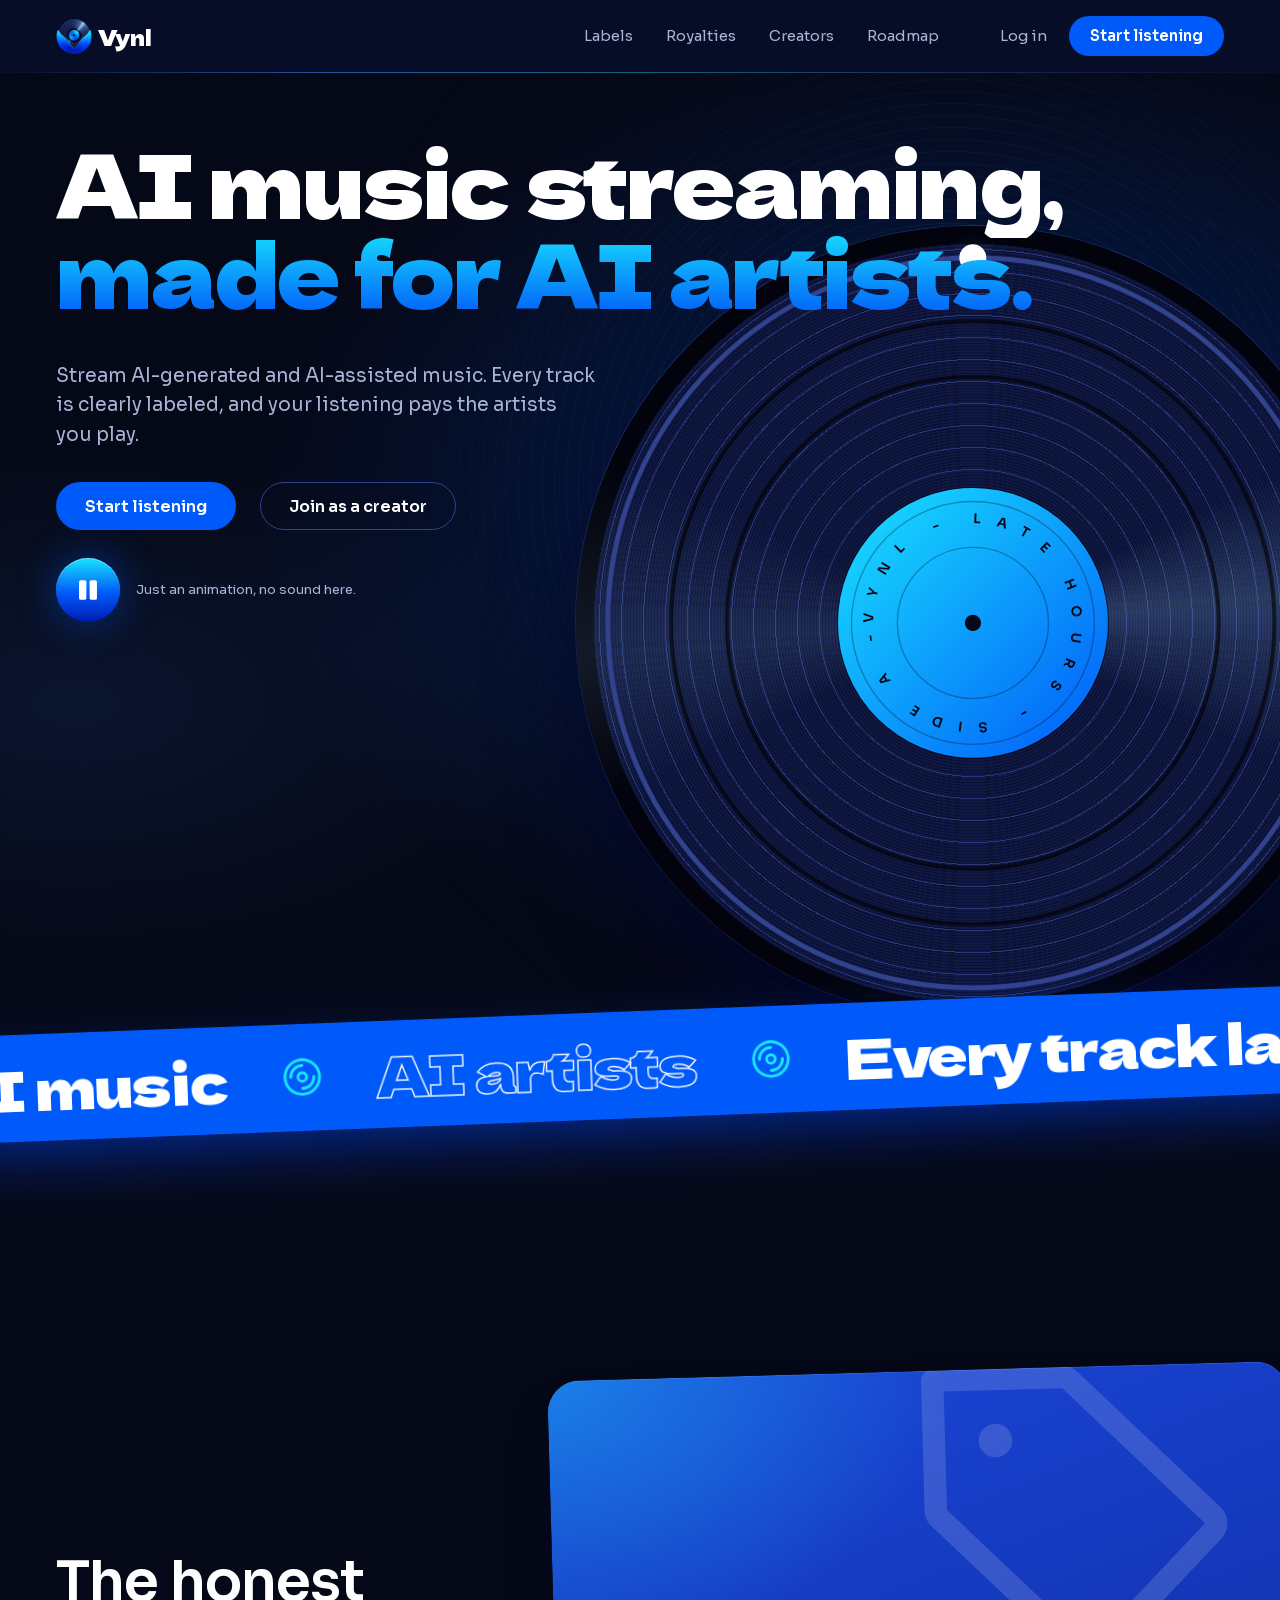
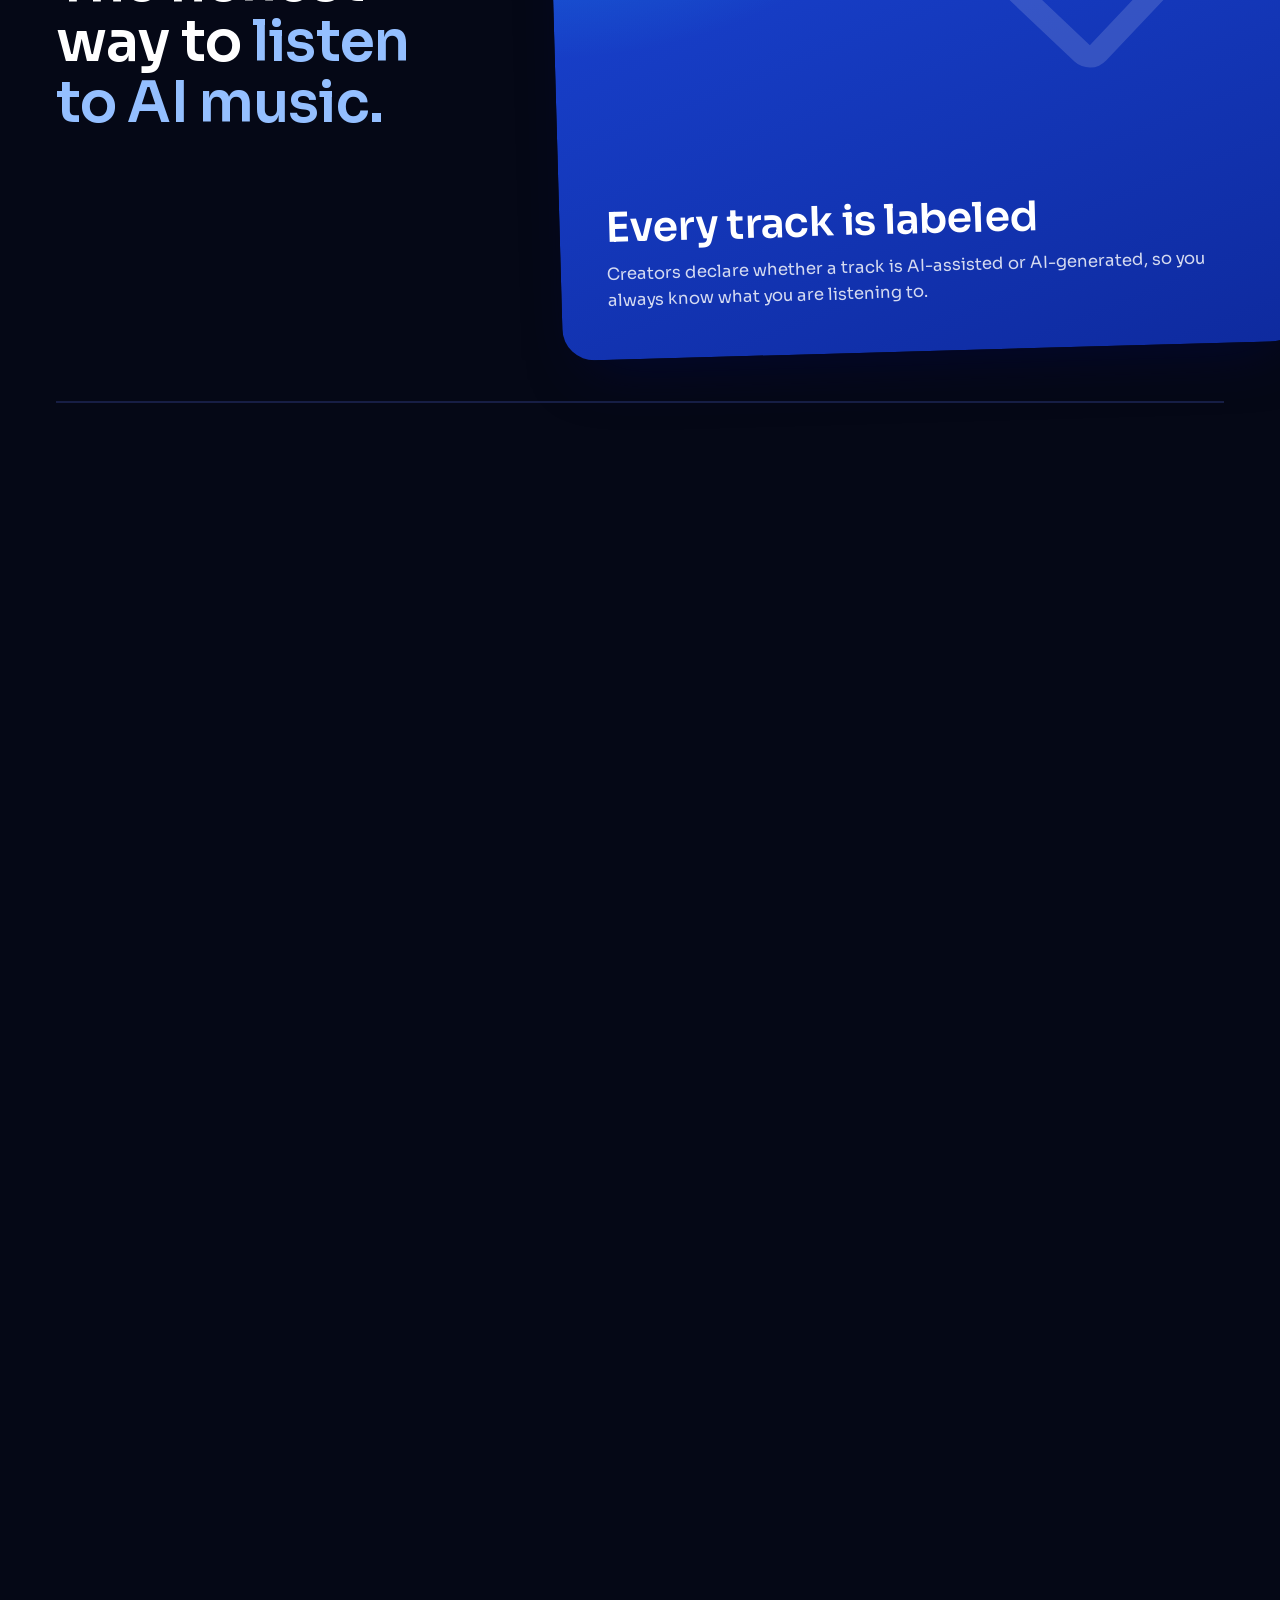
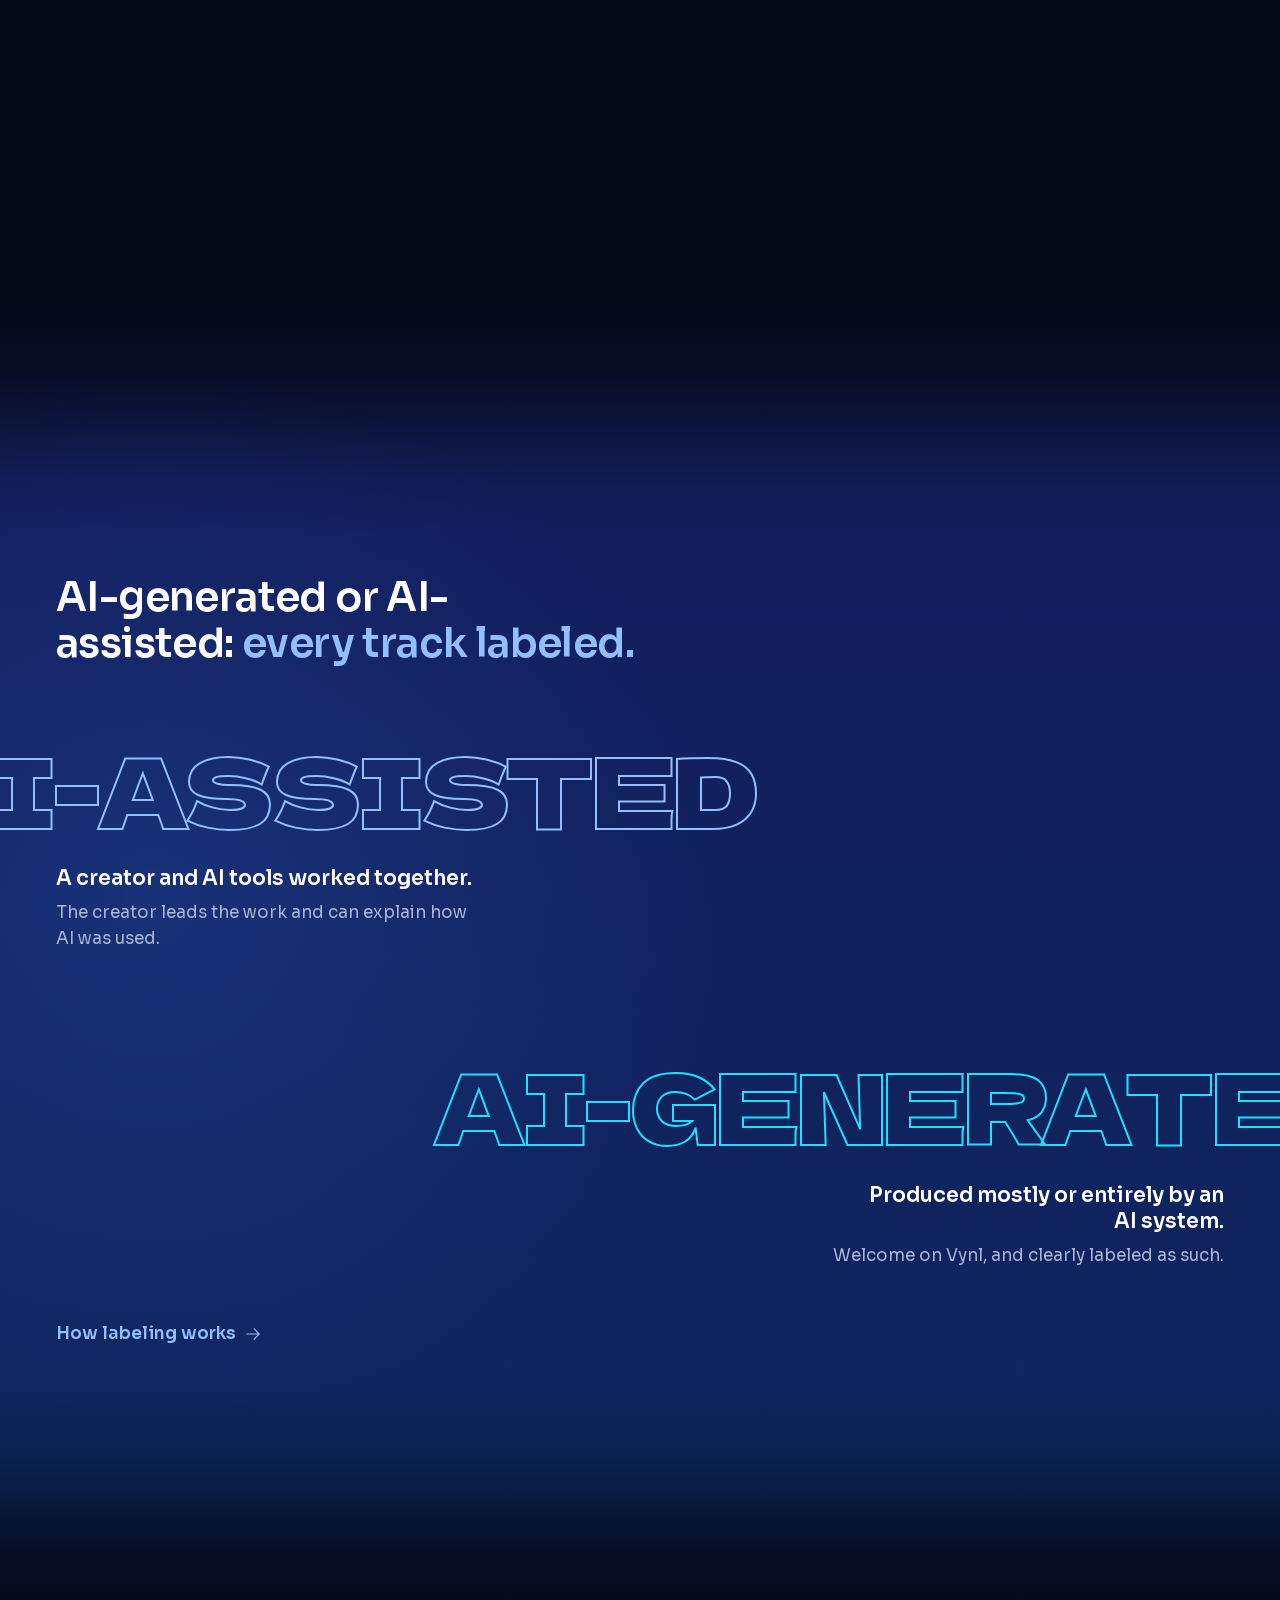
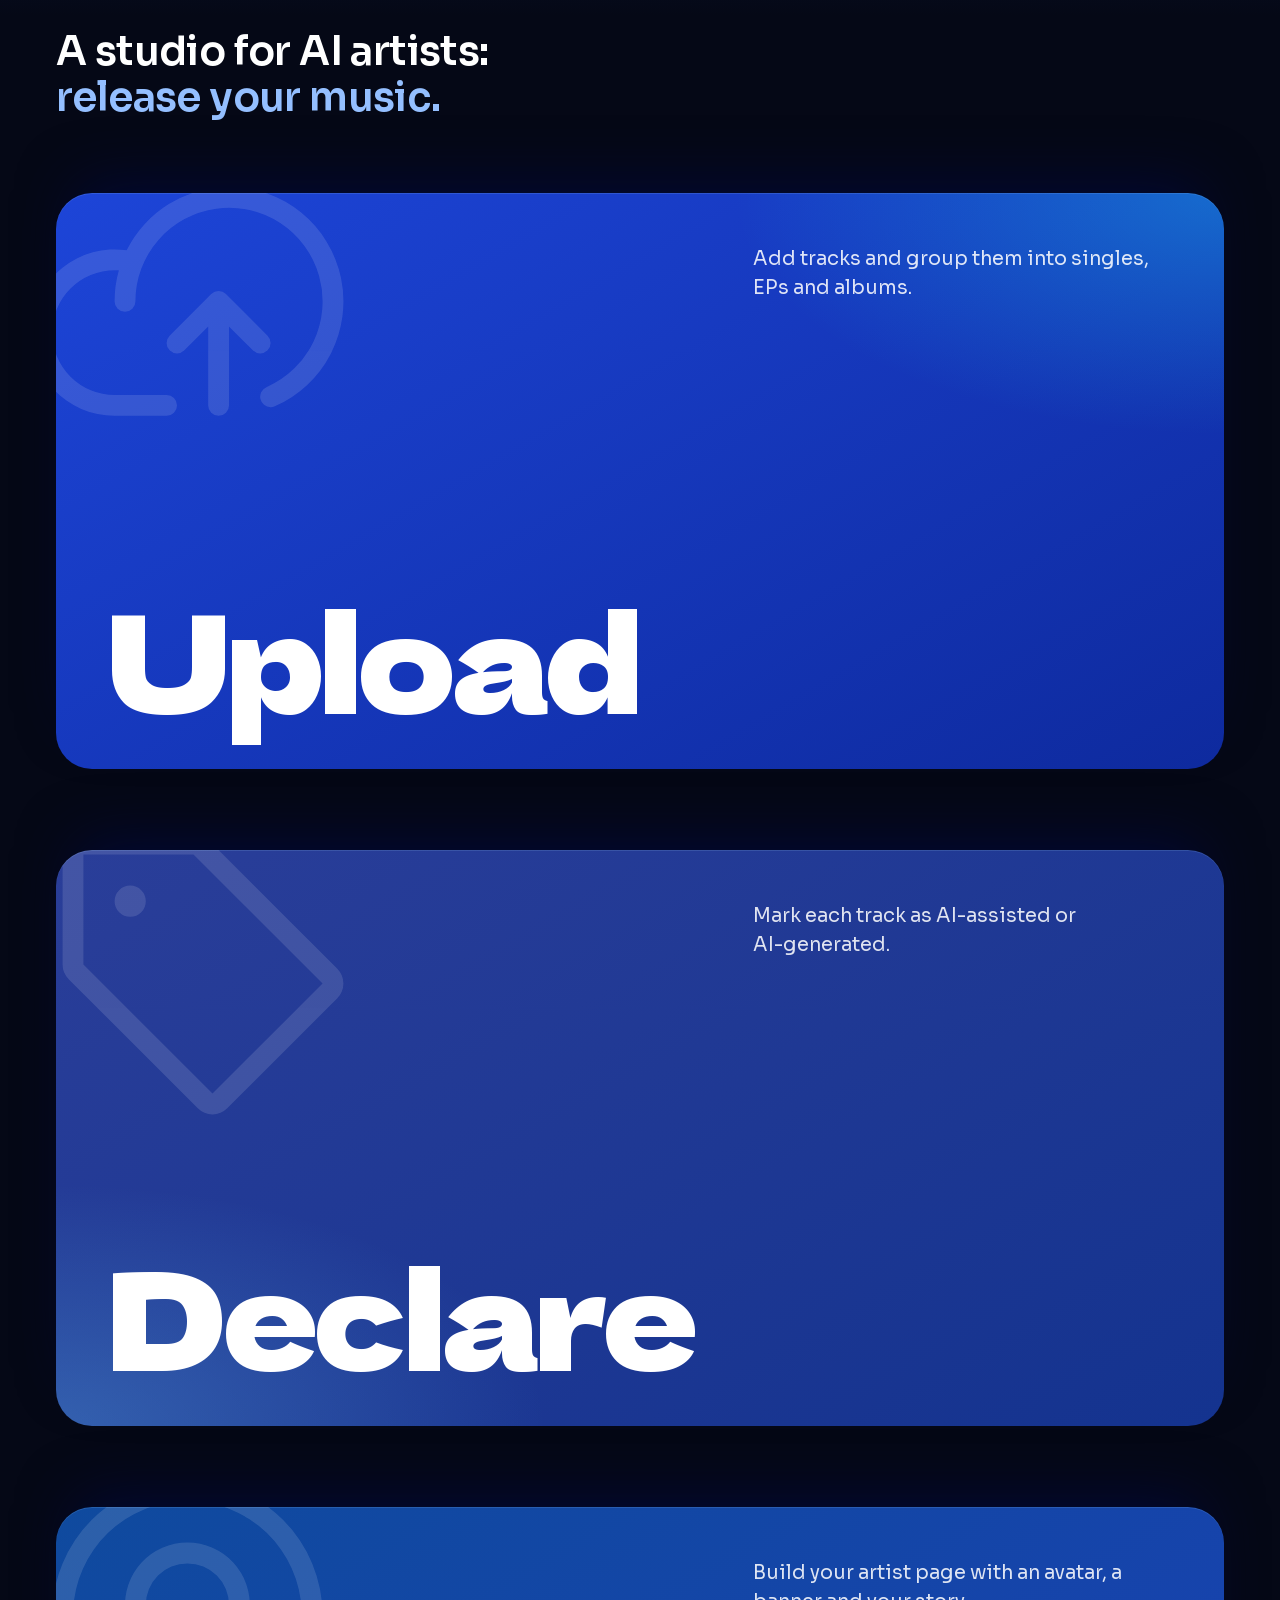
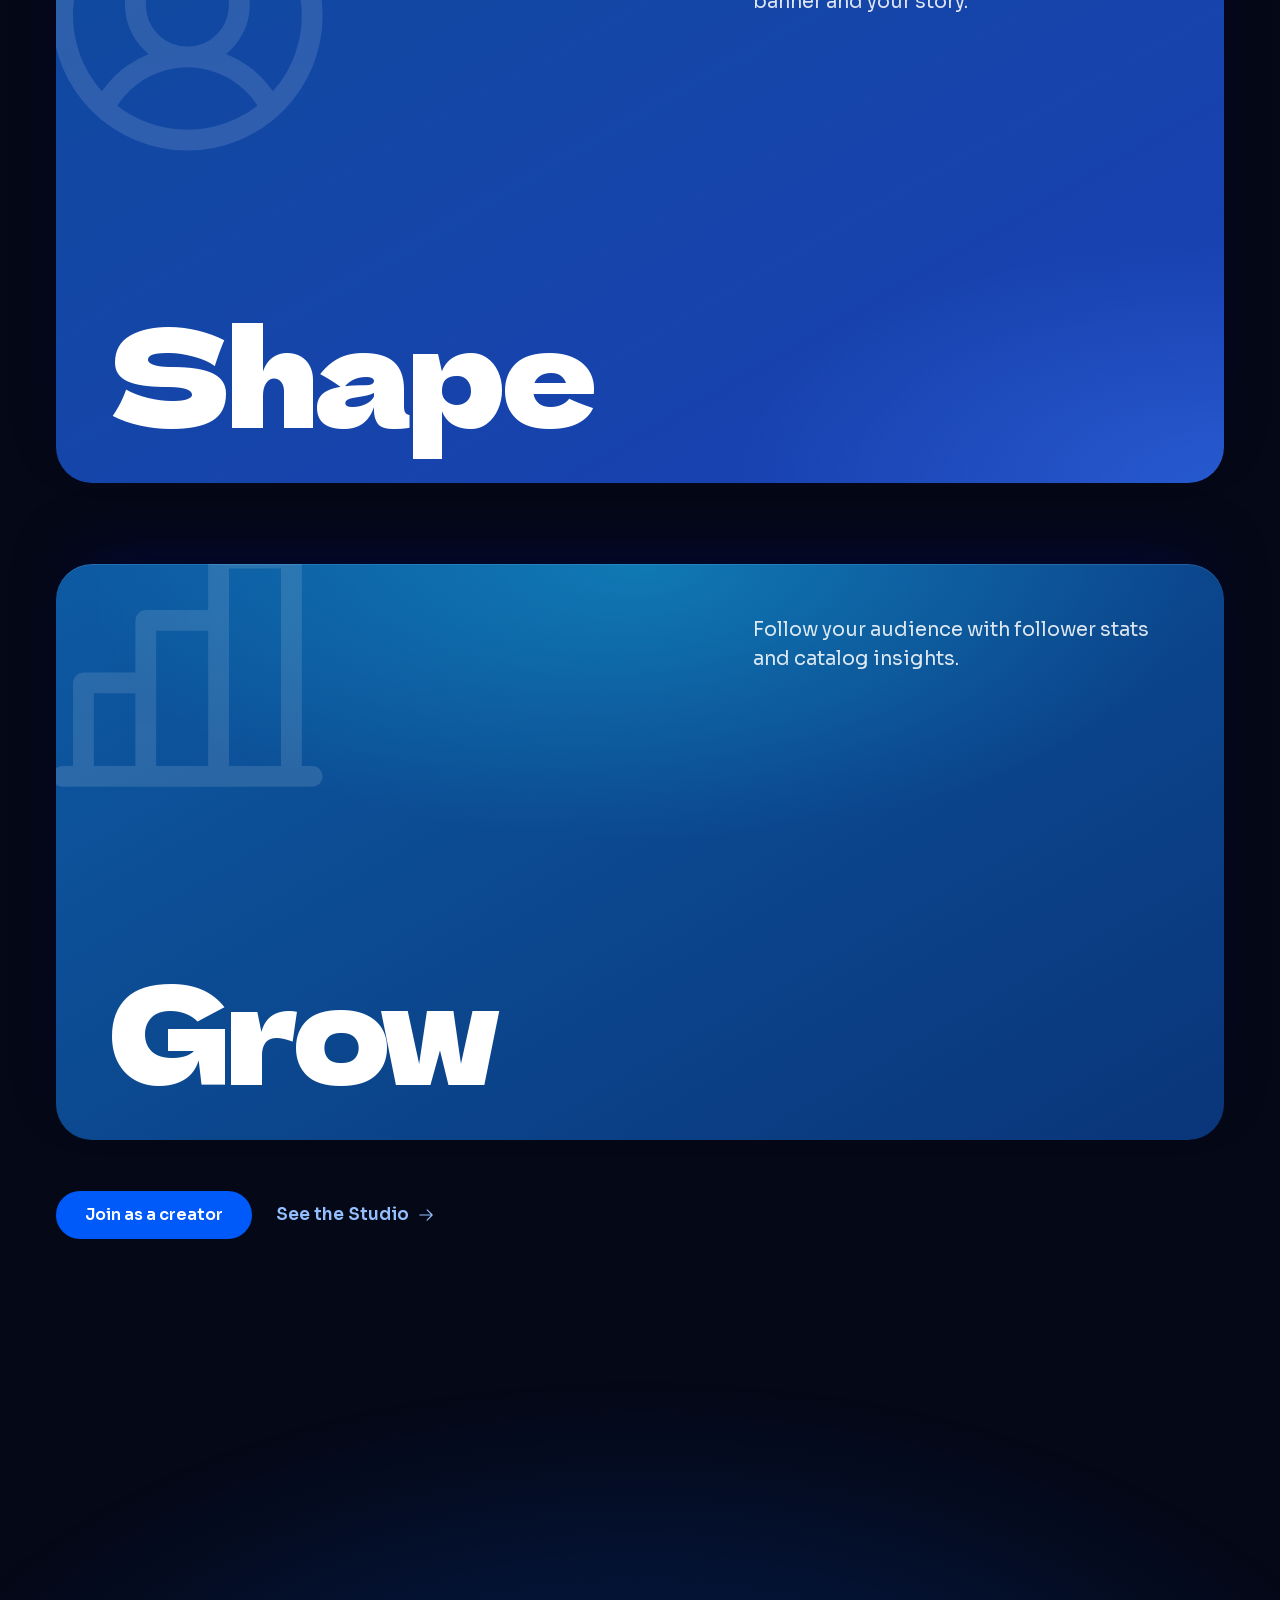
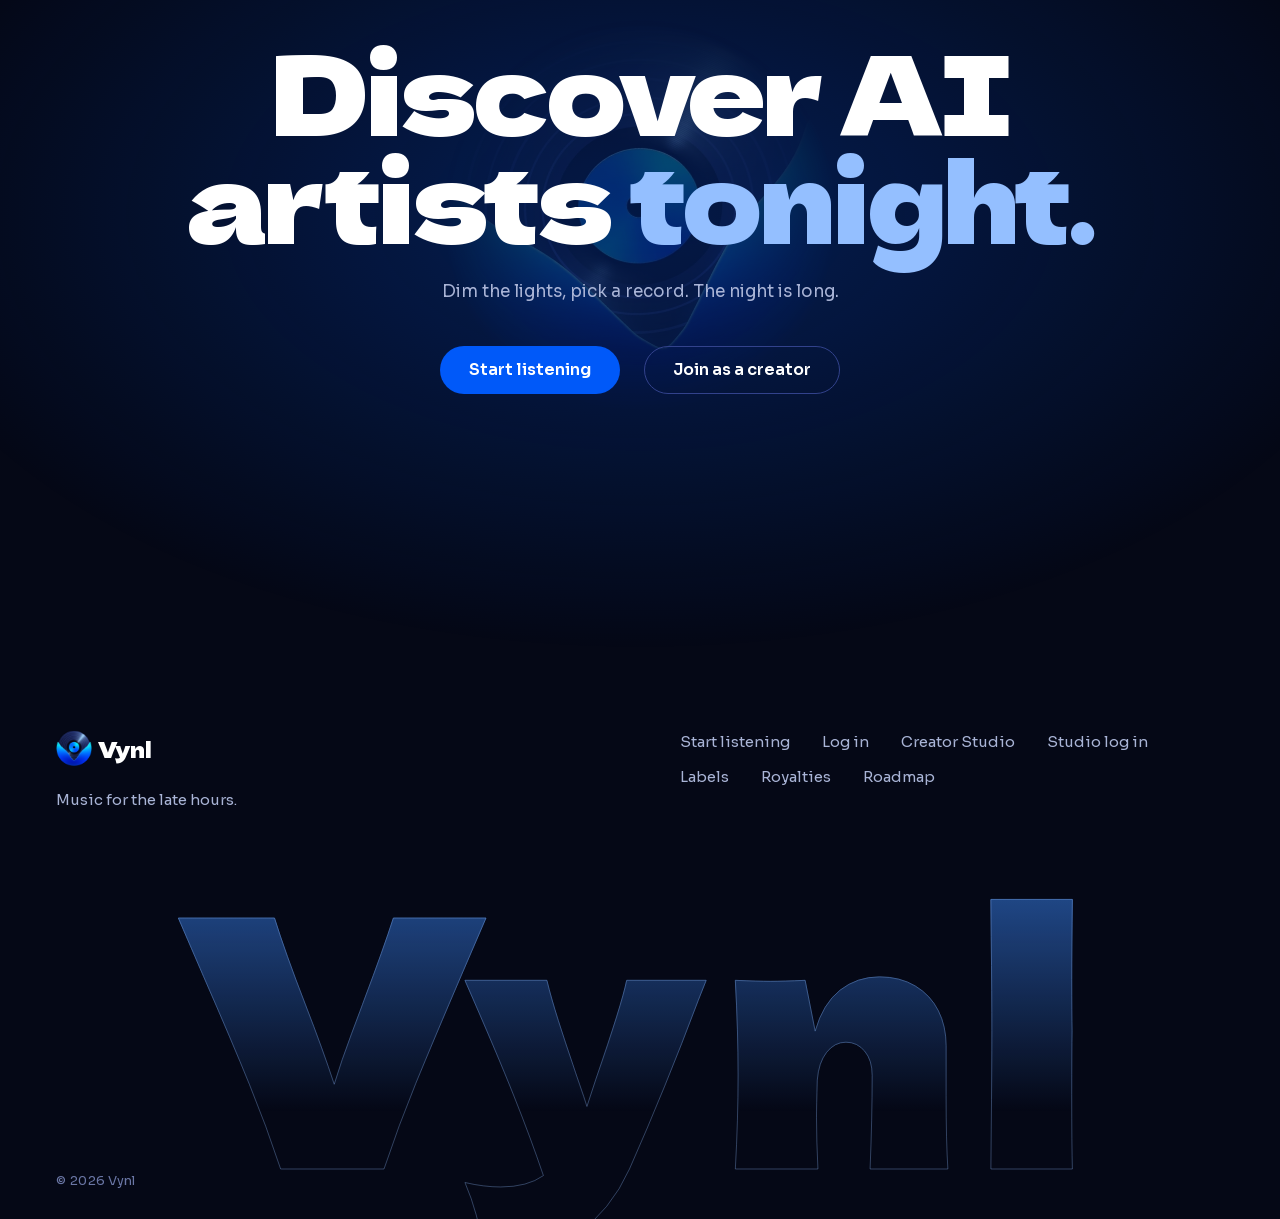
==== commit e3950d1a: "Add a beta roadmap page and a Roadmap link in the nav and footer Co-Authored-By: Claude Sonnet 5.5 <" ====
--- a/index.html
+++ b/index.html
@@ -34,12 +34,13 @@
         <a href="transparency.html">Labels</a>
         <a href="transparency.html">Royalties</a>
         <a href="creators.html">Creators</a>
-        <a class="nav__mobile-only" href="https://music-app-1-0-0.vercel.app/login" data-link="login">Log in</a>
+        <a href="roadmap.html">Roadmap</a>
+        <a class="nav__mobile-only" href="https://music-app-1-0-0.vercel.app/login" data-link="login" target="_blank" rel="noopener">Log in</a>
       </nav>
 
       <div class="header-actions">
-        <a class="login" href="https://music-app-1-0-0.vercel.app/login" data-link="login">Log in</a>
-        <a class="btn btn--primary btn--sm" href="https://music-app-1-0-0.vercel.app/signup" data-link="signup">Start listening</a>
+        <a class="login" href="https://music-app-1-0-0.vercel.app/login" data-link="login" target="_blank" rel="noopener">Log in</a>
+        <a class="btn btn--primary btn--sm" href="https://music-app-1-0-0.vercel.app/signup" data-link="signup" target="_blank" rel="noopener">Start listening</a>
         <button class="nav-toggle" type="button" aria-expanded="false" aria-controls="site-nav" aria-label="Open menu">
           <svg class="icon icon--open" aria-hidden="true" focusable="false"><use href="assets/icons.svg#menu"/></svg>
           <svg class="icon icon--close" aria-hidden="true" focusable="false"><use href="assets/icons.svg#close"/></svg>
@@ -62,8 +63,8 @@
         <div class="hero__copy">
           <p class="hero__lead rise" style="--i:0">Stream AI-generated and AI-assisted music. Every track is clearly labeled, and your listening pays the artists you play.</p>
           <div class="btn-row rise" style="--i:1">
-            <a class="btn btn--primary" href="https://music-app-1-0-0.vercel.app/signup" data-link="signup">Start listening</a>
-            <a class="btn btn--ghost" href="https://creator-app-pearl-pi.vercel.app/signup" data-link="creatorSignup">Join as a creator</a>
+            <a class="btn btn--primary" href="https://music-app-1-0-0.vercel.app/signup" data-link="signup" target="_blank" rel="noopener">Start listening</a>
+            <a class="btn btn--ghost" href="https://creator-app-pearl-pi.vercel.app/signup" data-link="creatorSignup" target="_blank" rel="noopener">Join as a creator</a>
           </div>
           <div class="hero__actions rise" style="--i:2">
             <button class="play-btn" type="button" data-record-toggle aria-pressed="false" aria-label="Spin the record">
@@ -176,7 +177,7 @@
           <h2>New AI tracks, <em>just pressed.</em></h2>
         </div>
         <ul class="crate" data-catalog-list tabindex="0" aria-label="Latest AI tracks"></ul>
-        <p class="studio__actions"><a class="link-arrow" href="https://music-app-1-0-0.vercel.app" data-link="app">Open the app to listen <svg class="icon" aria-hidden="true" focusable="false"><use href="assets/icons.svg#arrow"/></svg></a></p>
+        <p class="studio__actions"><a class="link-arrow" href="https://music-app-1-0-0.vercel.app" data-link="app" target="_blank" rel="noopener">Open the app to listen <svg class="icon" aria-hidden="true" focusable="false"><use href="assets/icons.svg#arrow"/></svg></a></p>
       </div>
     </section>
 
@@ -211,7 +212,7 @@
         </ol>
 
         <div class="btn-row studio__actions" data-reveal>
-          <a class="btn btn--primary" href="https://creator-app-pearl-pi.vercel.app/signup" data-link="creatorSignup">Join as a creator</a>
+          <a class="btn btn--primary" href="https://creator-app-pearl-pi.vercel.app/signup" data-link="creatorSignup" target="_blank" rel="noopener">Join as a creator</a>
           <a class="link-arrow" href="creators.html">See the Studio <svg class="icon" aria-hidden="true" focusable="false"><use href="assets/icons.svg#arrow"/></svg></a>
         </div>
       </div>
@@ -223,8 +224,8 @@
         <h2>Discover AI artists <em>tonight.</em></h2>
         <p>Dim the lights, pick a record. The night is long.</p>
         <div class="btn-row">
-          <a class="btn btn--primary" href="https://music-app-1-0-0.vercel.app/signup" data-link="signup">Start listening</a>
-          <a class="btn btn--ghost" href="https://creator-app-pearl-pi.vercel.app/signup" data-link="creatorSignup">Join as a creator</a>
+          <a class="btn btn--primary" href="https://music-app-1-0-0.vercel.app/signup" data-link="signup" target="_blank" rel="noopener">Start listening</a>
+          <a class="btn btn--ghost" href="https://creator-app-pearl-pi.vercel.app/signup" data-link="creatorSignup" target="_blank" rel="noopener">Join as a creator</a>
         </div>
       </div>
     </section>
@@ -241,12 +242,13 @@
           <p>Music for the late hours.</p>
         </div>
         <nav class="footer-links" aria-label="Footer">
-          <a href="https://music-app-1-0-0.vercel.app/signup" data-link="signup">Start listening</a>
-          <a href="https://music-app-1-0-0.vercel.app/login" data-link="login">Log in</a>
+          <a href="https://music-app-1-0-0.vercel.app/signup" data-link="signup" target="_blank" rel="noopener">Start listening</a>
+          <a href="https://music-app-1-0-0.vercel.app/login" data-link="login" target="_blank" rel="noopener">Log in</a>
           <a href="creators.html">Creator Studio</a>
-          <a href="https://creator-app-pearl-pi.vercel.app/login" data-link="creatorLogin">Studio log in</a>
+          <a href="https://creator-app-pearl-pi.vercel.app/login" data-link="creatorLogin" target="_blank" rel="noopener">Studio log in</a>
           <a href="transparency.html">Labels</a>
           <a href="transparency.html">Royalties</a>
+          <a href="roadmap.html">Roadmap</a>
         </nav>
       </div>
     </div>
--- a/css/style.css
+++ b/css/style.css
@@ -720,15 +720,37 @@
 @media (max-width: 860px) {
   .hero {
     min-height: 0;
+    padding-block: 24px 64px;
+  }
+
+  .hero .grooves {
+    --size: 820px;
+    right: -260px;
+    top: 52%;
+  }
+
+  .hero__title {
+    font-size: clamp(2.1rem, 9.2vw, 3.25rem);
+  }
+
+  /* Comme sur ordinateur : le texte à gauche, le disque à droite qui sort de l'écran.
+     La colonne de texte est resserrée pour que le disque reste à côté, pas dessous. */
+  .hero__copy {
+    max-width: 62vw;
+    margin-top: 20px;
+  }
+
+  .hero__lead {
+    margin-bottom: 1.5rem;
+    font-size: 1rem;
   }
 
   .player {
-    position: relative;
-    right: auto;
-    top: auto;
-    width: 118vw;
+    right: -36vw;
+    top: 222px;
+    width: 76vw;
     max-width: none;
-    margin: clamp(24px, 6vw, 48px) -9vw 0;
+    margin: 0;
   }
 }
 
@@ -2149,6 +2171,178 @@
 }
 
 /* --------------------------------------------------------------------------
+   Roadmap : une rampe verticale, un point par étape (plein = en ligne,
+   anneau = à venir). Le fil se dessine au défilement.
+   -------------------------------------------------------------------------- */
+
+.road {
+  position: relative;
+  max-width: 880px;
+}
+
+.road__list {
+  display: grid;
+}
+
+.road__line {
+  position: absolute;
+  left: 6px;
+  top: 34px;
+  bottom: 34px;
+  width: 2px;
+  background: linear-gradient(180deg, var(--vynl-azur), rgba(50, 66, 140, 0.25));
+  box-shadow: 0 0 14px rgba(61, 139, 255, 0.4);
+  transform-origin: top;
+}
+
+.road__item {
+  position: relative;
+  display: grid;
+  grid-template-columns: minmax(0, 1fr) auto;
+  align-items: start;
+  gap: 0.5rem 1.5rem;
+  padding: 1.5rem 0 1.5rem 44px;
+}
+
+.road__dot {
+  position: absolute;
+  left: 0;
+  top: 1.95rem;
+  width: 14px;
+  height: 14px;
+  box-sizing: border-box;
+  border: 2px solid var(--vynl-sillon);
+  border-radius: 50%;
+  background: var(--vynl-nuit);
+}
+
+.road__item--live .road__dot {
+  border-color: var(--vynl-cyan);
+  background: var(--vynl-cyan);
+  box-shadow: 0 0 14px rgba(25, 227, 255, 0.7);
+}
+
+.road__body h3 {
+  margin-bottom: 0.4rem;
+  font-size: clamp(1.125rem, 2vw, 1.375rem);
+}
+
+.road__body p {
+  color: var(--vynl-texte-2);
+}
+
+.road__item .status {
+  margin-top: 0.15rem;
+}
+
+.text-link {
+  color: var(--vynl-azur-clair);
+  text-decoration: underline;
+  text-decoration-color: rgba(148, 191, 255, 0.45);
+  text-underline-offset: 0.2em;
+  transition: color 0.25s var(--ease);
+}
+
+.text-link:hover {
+  color: var(--vynl-texte);
+}
+
+/* Anneau de progression dans le hero : étapes en ligne sur le total */
+/* Dans la moitié basse du hero : le cercle ne passe jamais sur le titre */
+.hero__art--progress {
+  right: clamp(24px, 7vw, 140px);
+  bottom: clamp(40px, 8vh, 96px);
+  width: min(26vw, 340px);
+  aspect-ratio: 1;
+}
+
+.hero__art--progress svg {
+  width: 100%;
+  height: 100%;
+  overflow: visible;
+}
+
+.ring__track {
+  fill: none;
+  stroke: var(--vynl-sillon);
+  stroke-width: 1.4;
+}
+
+.ring__arc {
+  fill: none;
+  stroke: var(--vynl-cyan);
+  stroke-width: 4;
+  stroke-linecap: round;
+  stroke-dasharray: var(--v) 100;
+  filter: drop-shadow(0 0 4px rgba(25, 227, 255, 0.6));
+}
+
+.ring__count {
+  position: absolute;
+  inset: 0;
+  font-variant-numeric: normal;
+  display: grid;
+  place-content: center;
+  justify-items: center;
+  max-width: none;
+  font-family: var(--police-marque);
+  font-size: clamp(1.25rem, 2.4vw, 2rem);
+  line-height: 1.1;
+}
+
+.ring__count span {
+  font-size: clamp(3.5rem, 8vw, 7rem);
+  line-height: 1;
+  background: var(--vynl-degrade-vague);
+  -webkit-background-clip: text;
+  background-clip: text;
+  -webkit-text-fill-color: transparent;
+}
+
+.ring__count small {
+  margin-top: 0.5rem;
+  color: var(--vynl-texte-2);
+  font-family: var(--police-texte);
+  font-size: 0.9375rem;
+  font-weight: 400;
+}
+
+@media (prefers-reduced-motion: no-preference) {
+  @keyframes ring-in {
+    from {
+      stroke-dasharray: 0.01 100;
+    }
+  }
+
+  .js .ring__arc {
+    animation: ring-in 1.6s var(--ease-out) 0.5s both;
+  }
+}
+
+@media (max-width: 860px) {
+  .hero__art--progress {
+    right: auto;
+    bottom: auto;
+    width: min(62vw, 280px);
+    margin: 40px auto 0;
+  }
+
+  .road__item {
+    grid-template-columns: minmax(0, 1fr);
+  }
+
+  .road__item .status {
+    grid-row: 1;
+    justify-self: start;
+    margin-bottom: 0.25rem;
+  }
+
+  .road__body {
+    grid-row: 2;
+  }
+}
+
+/* --------------------------------------------------------------------------
    404
    -------------------------------------------------------------------------- */
 
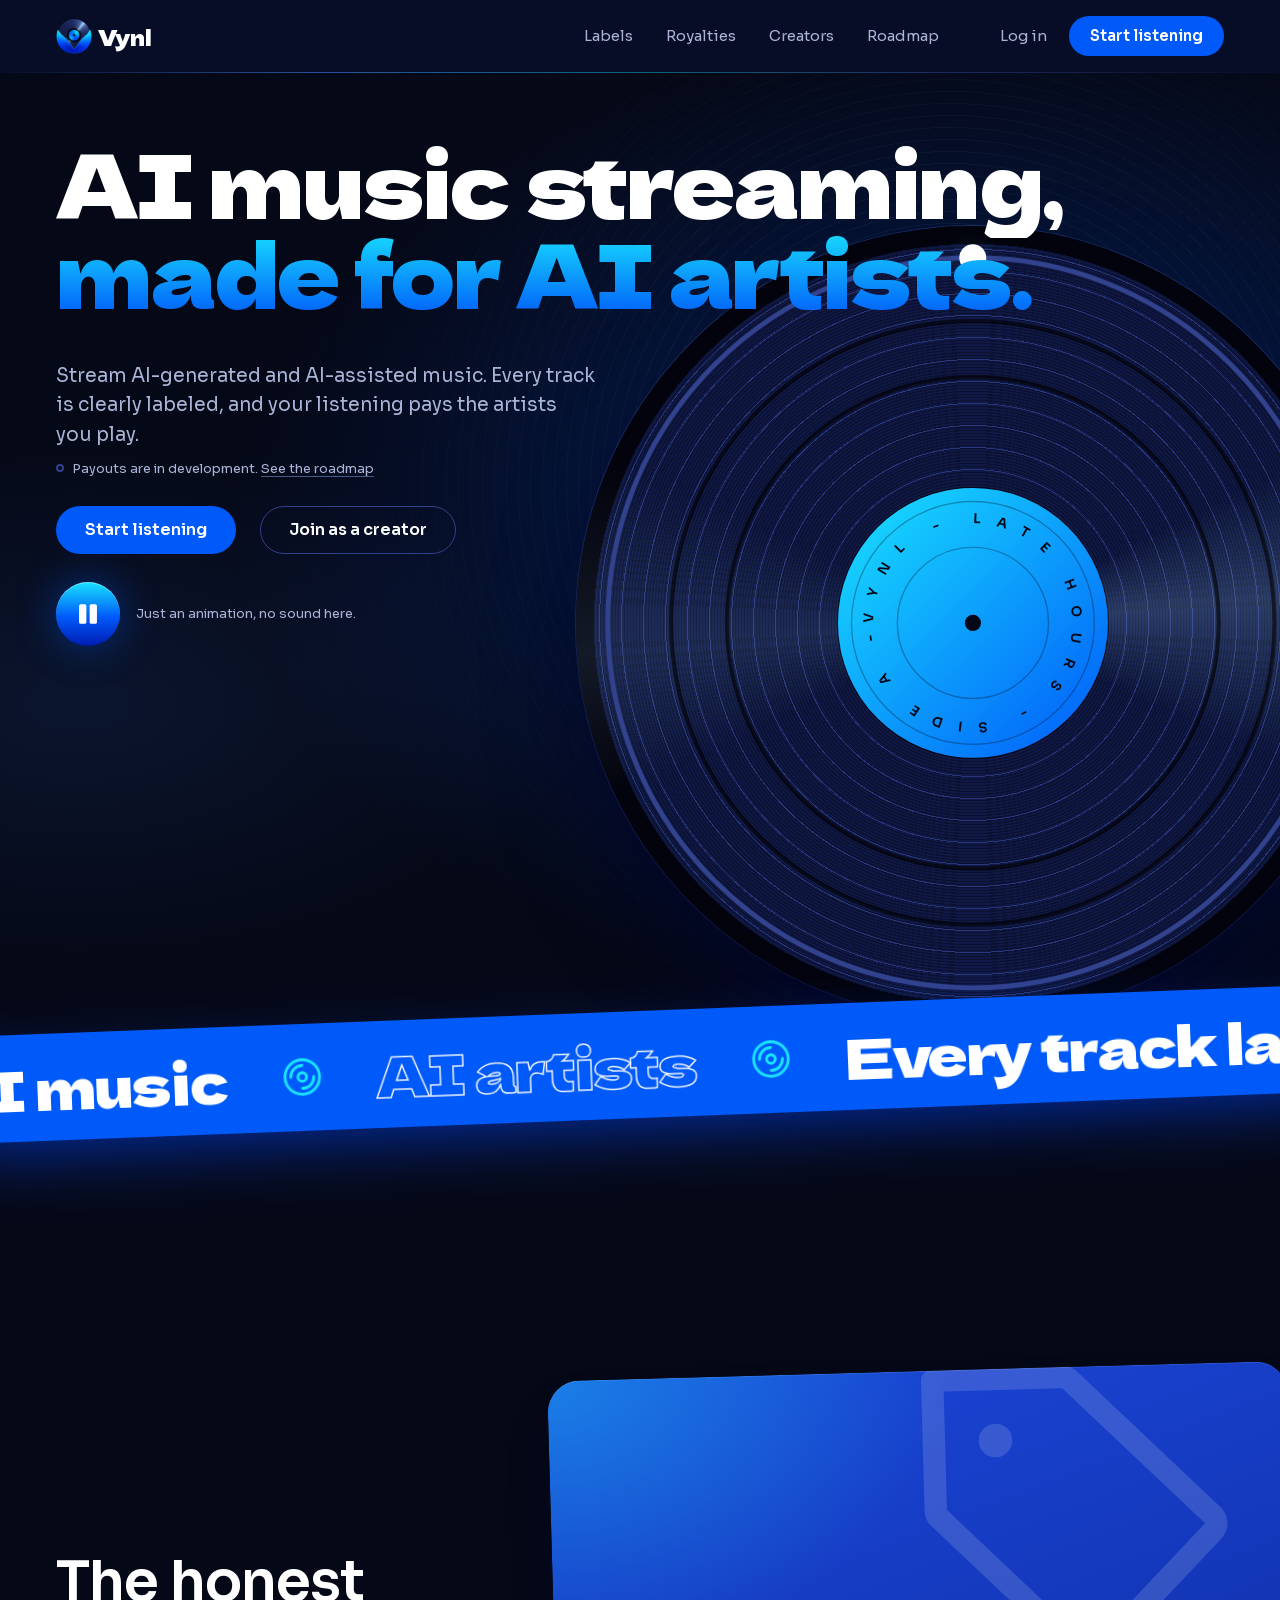
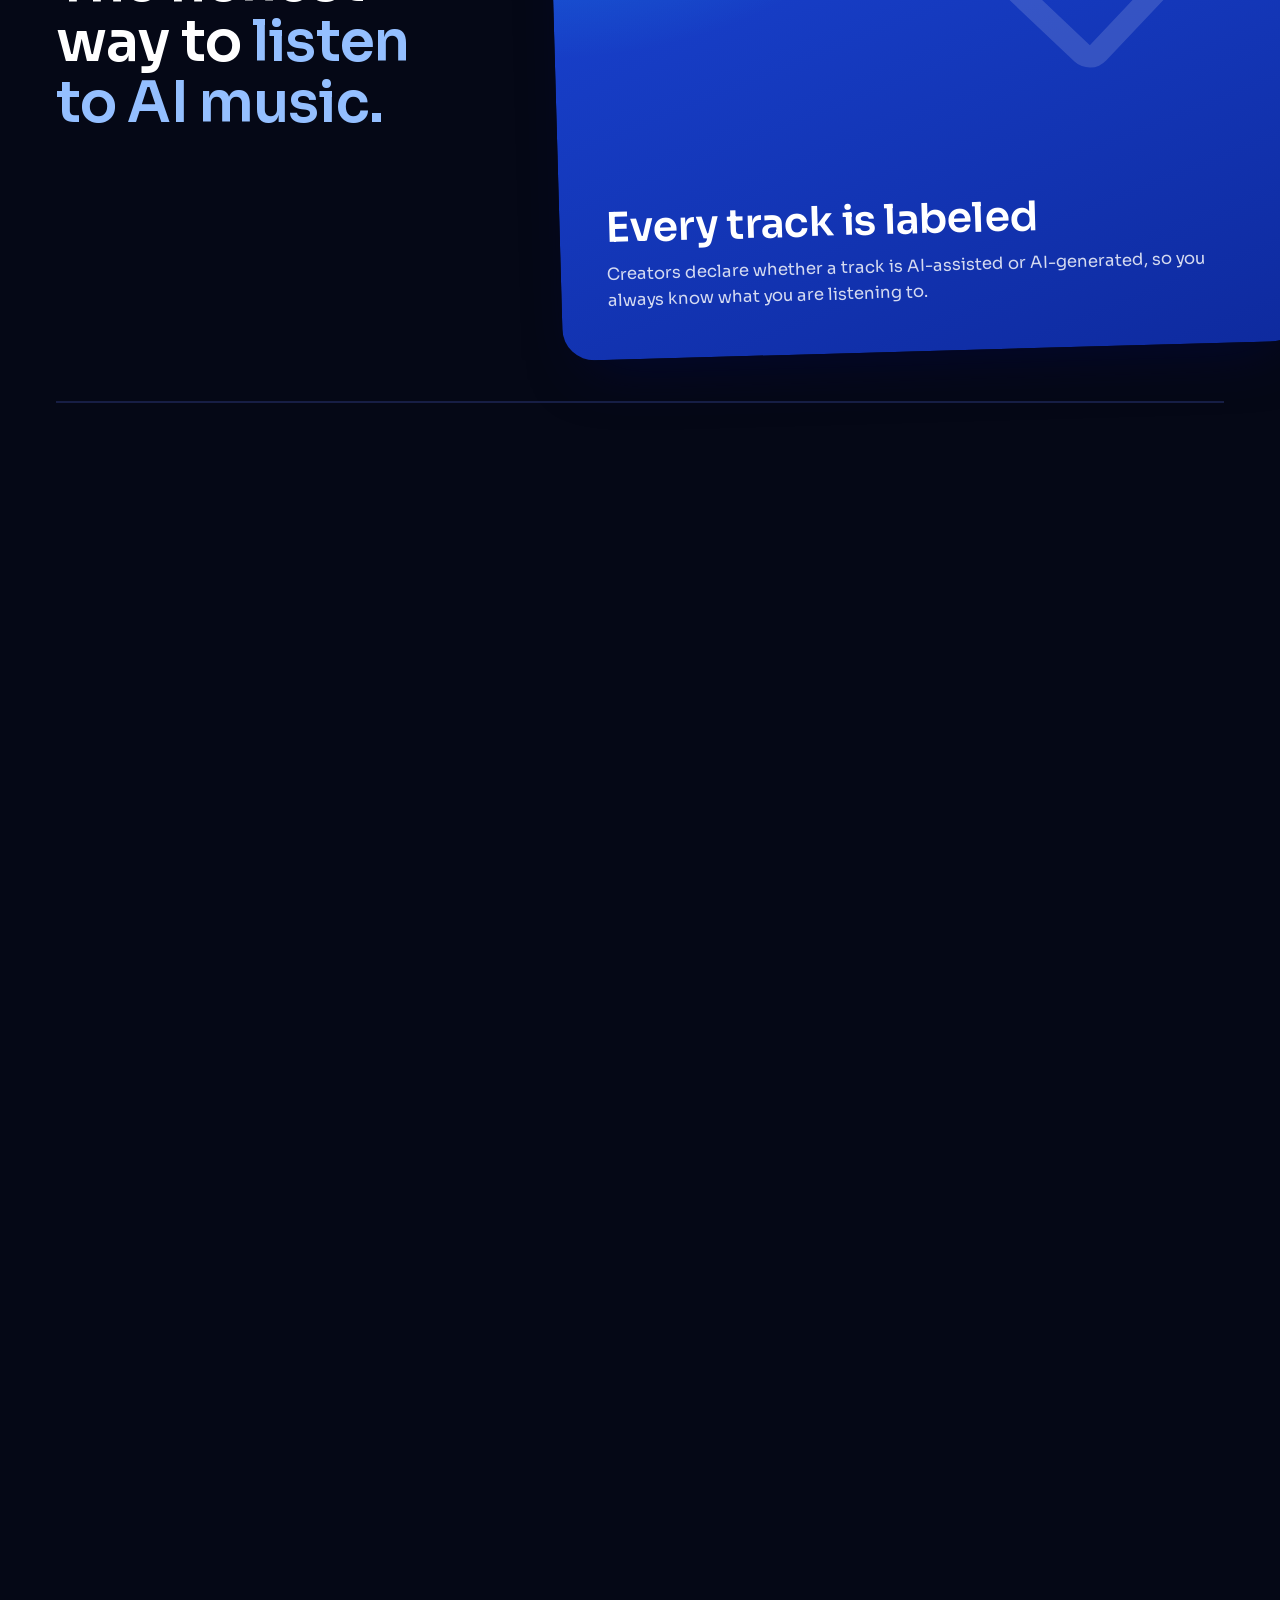
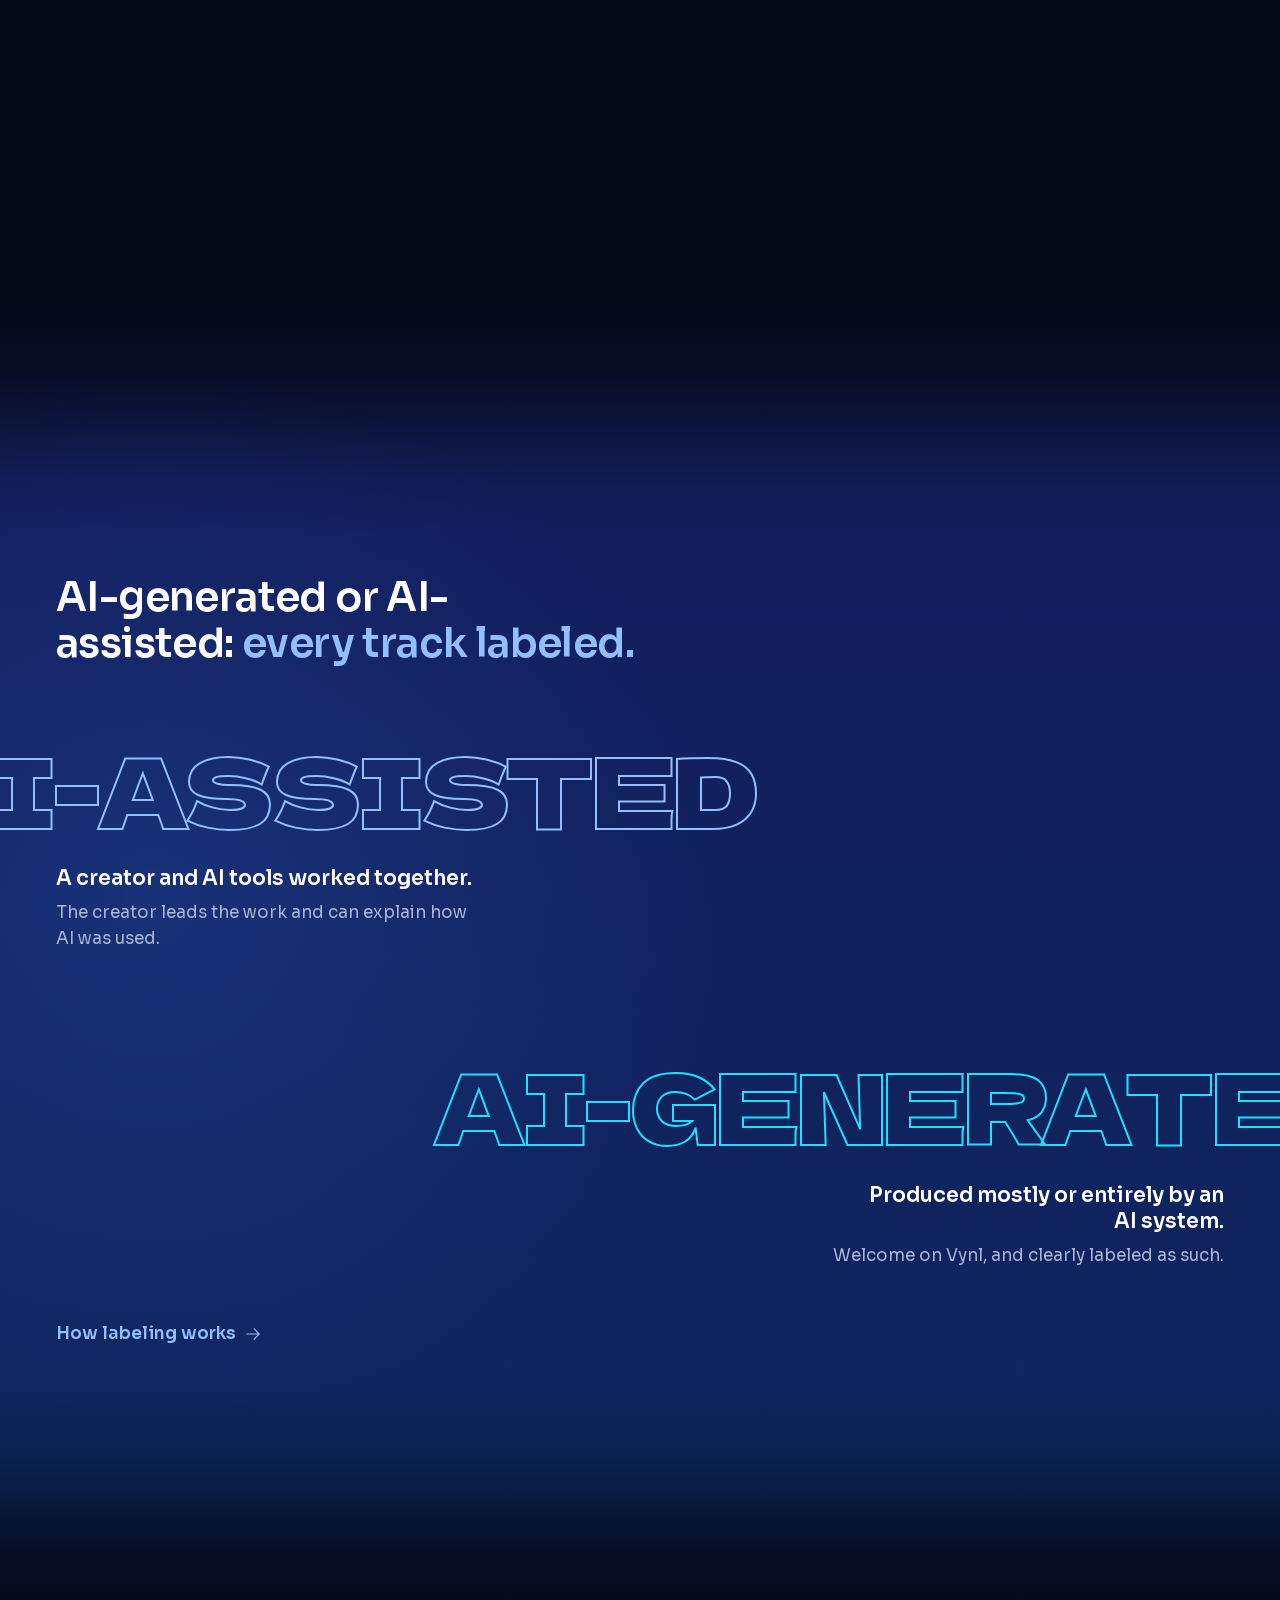
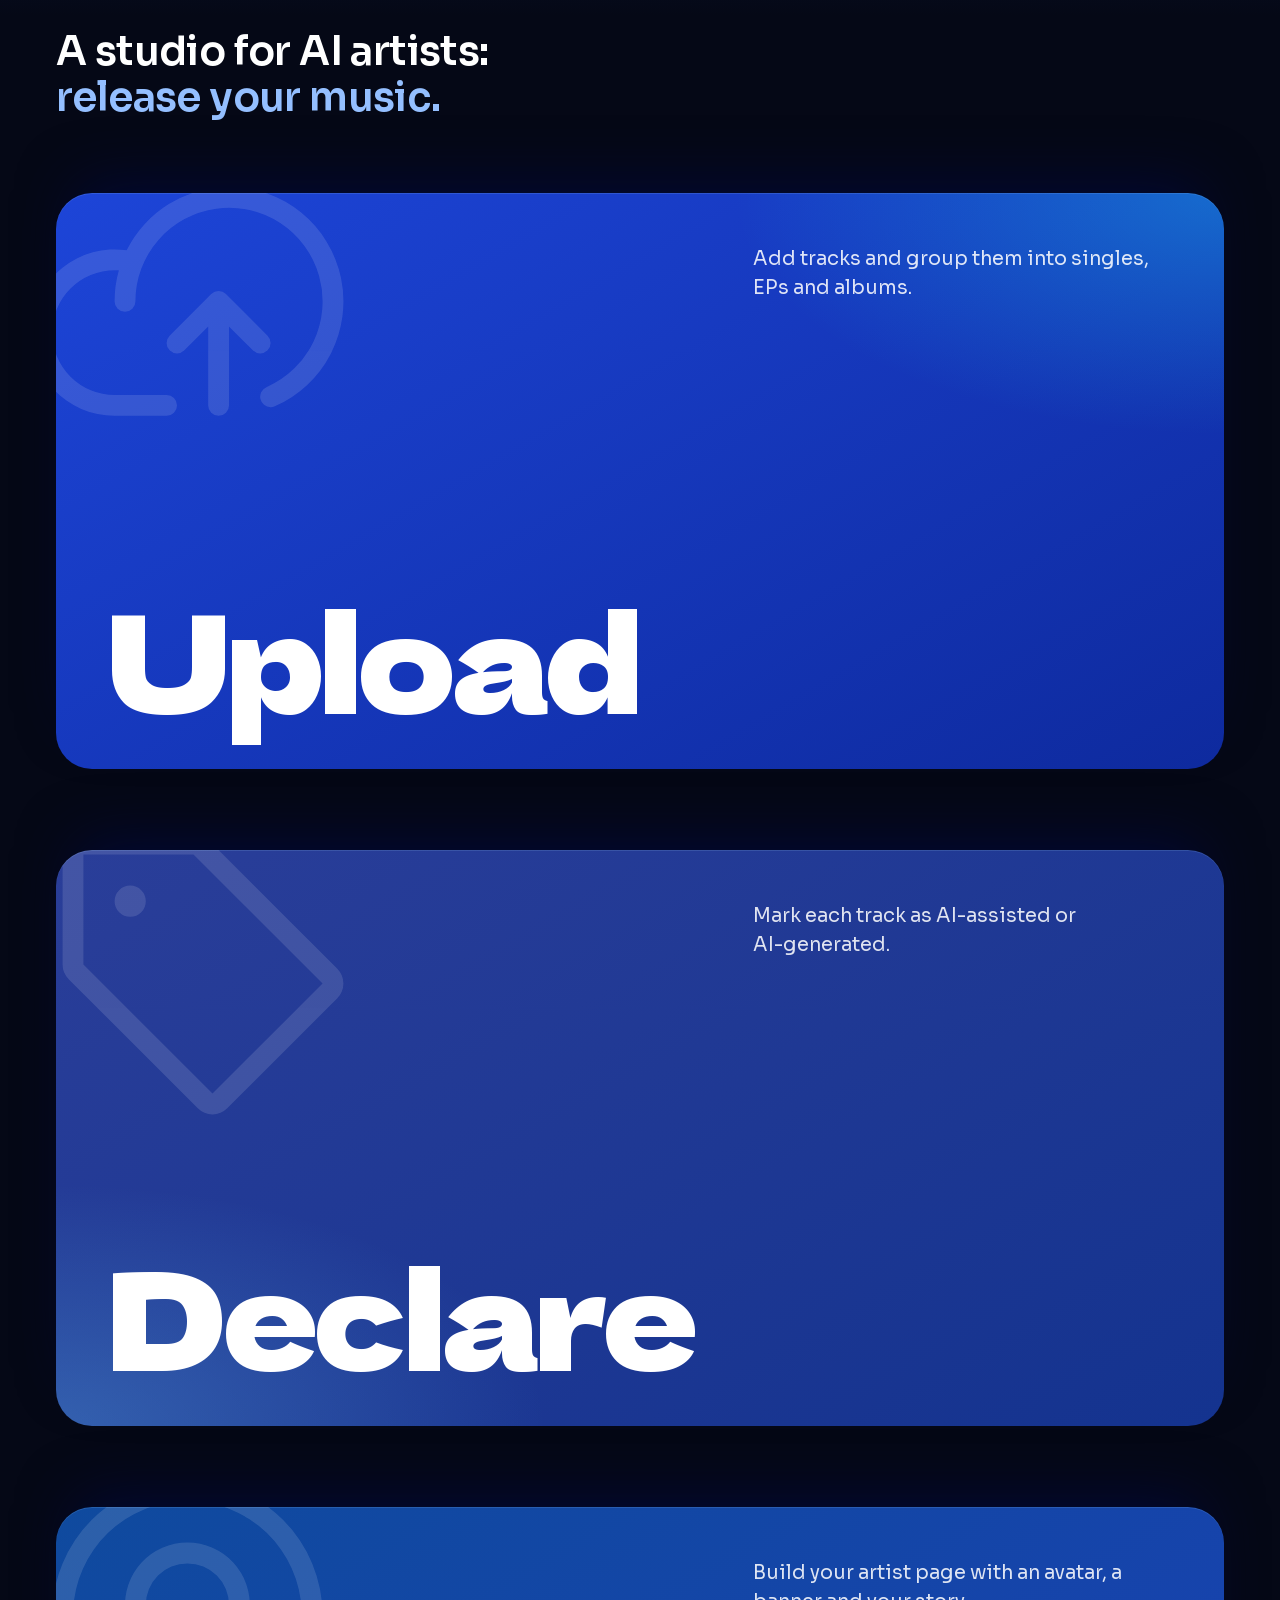
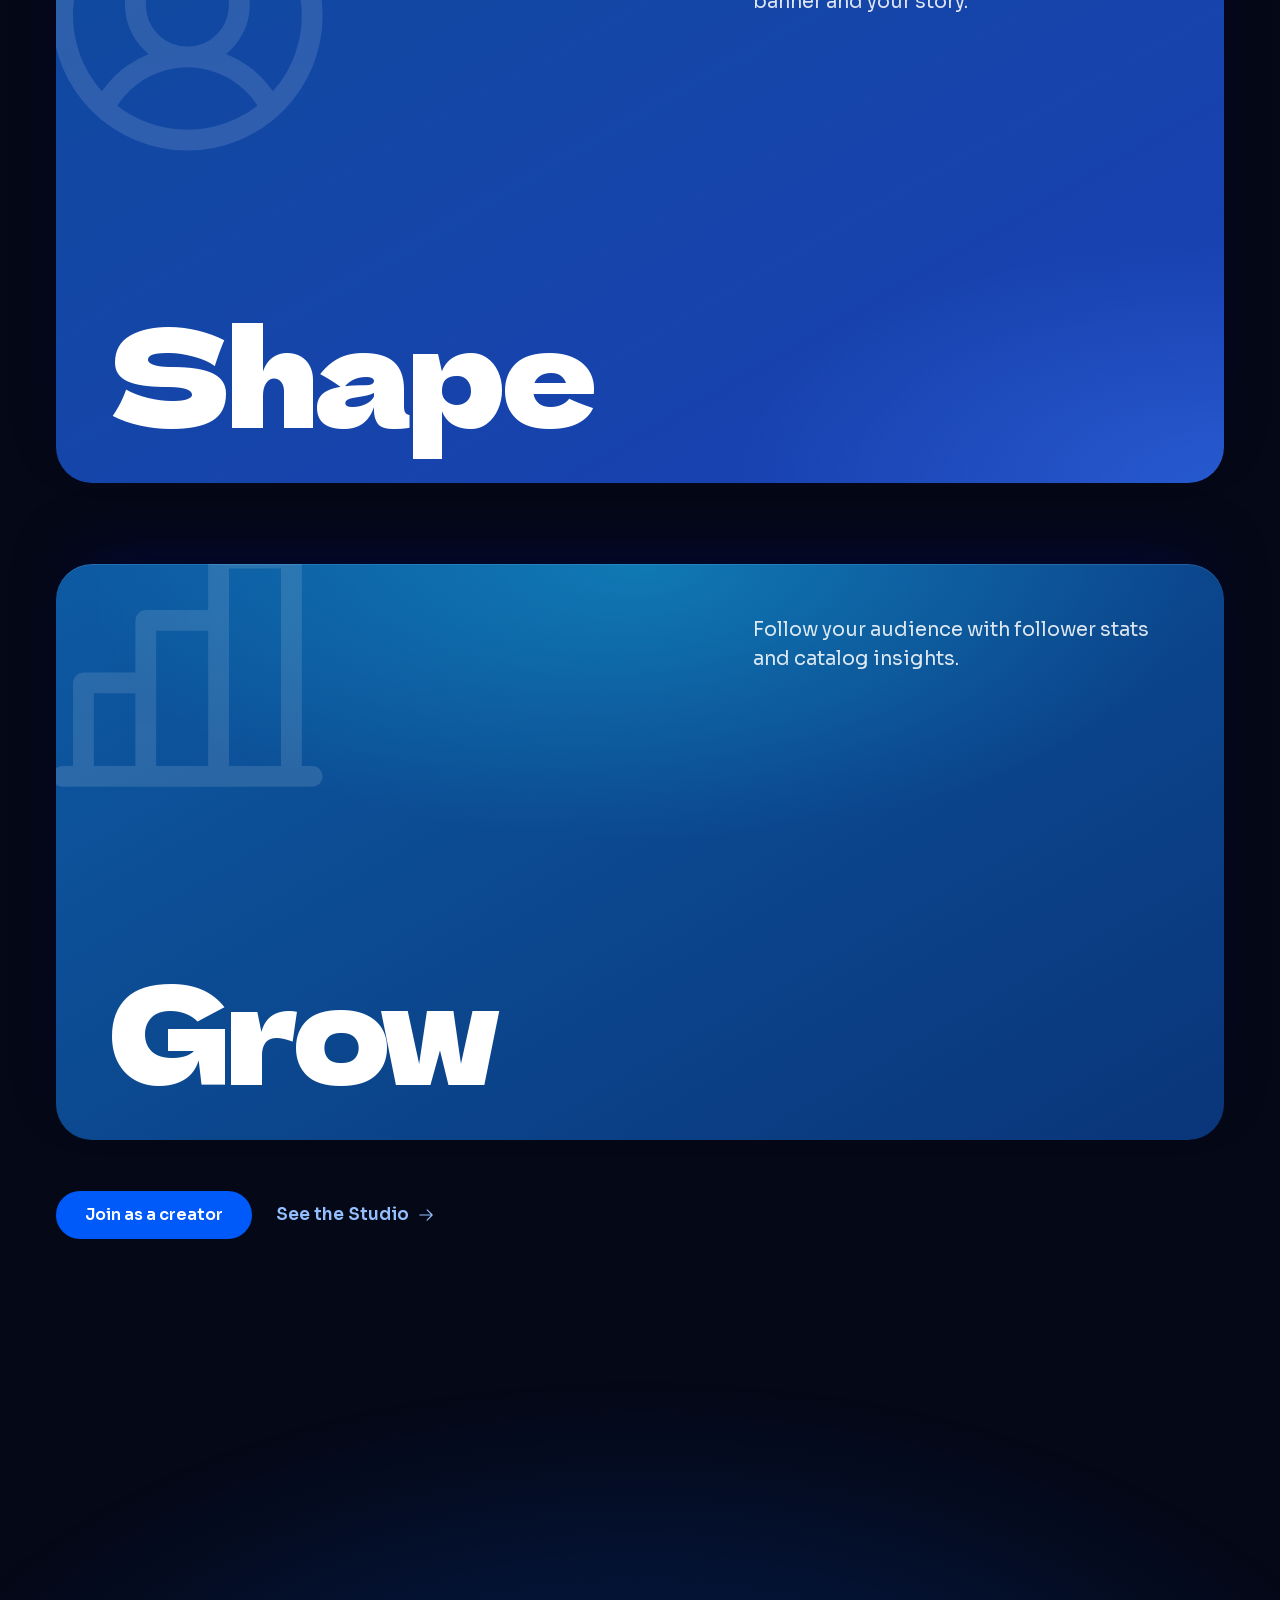
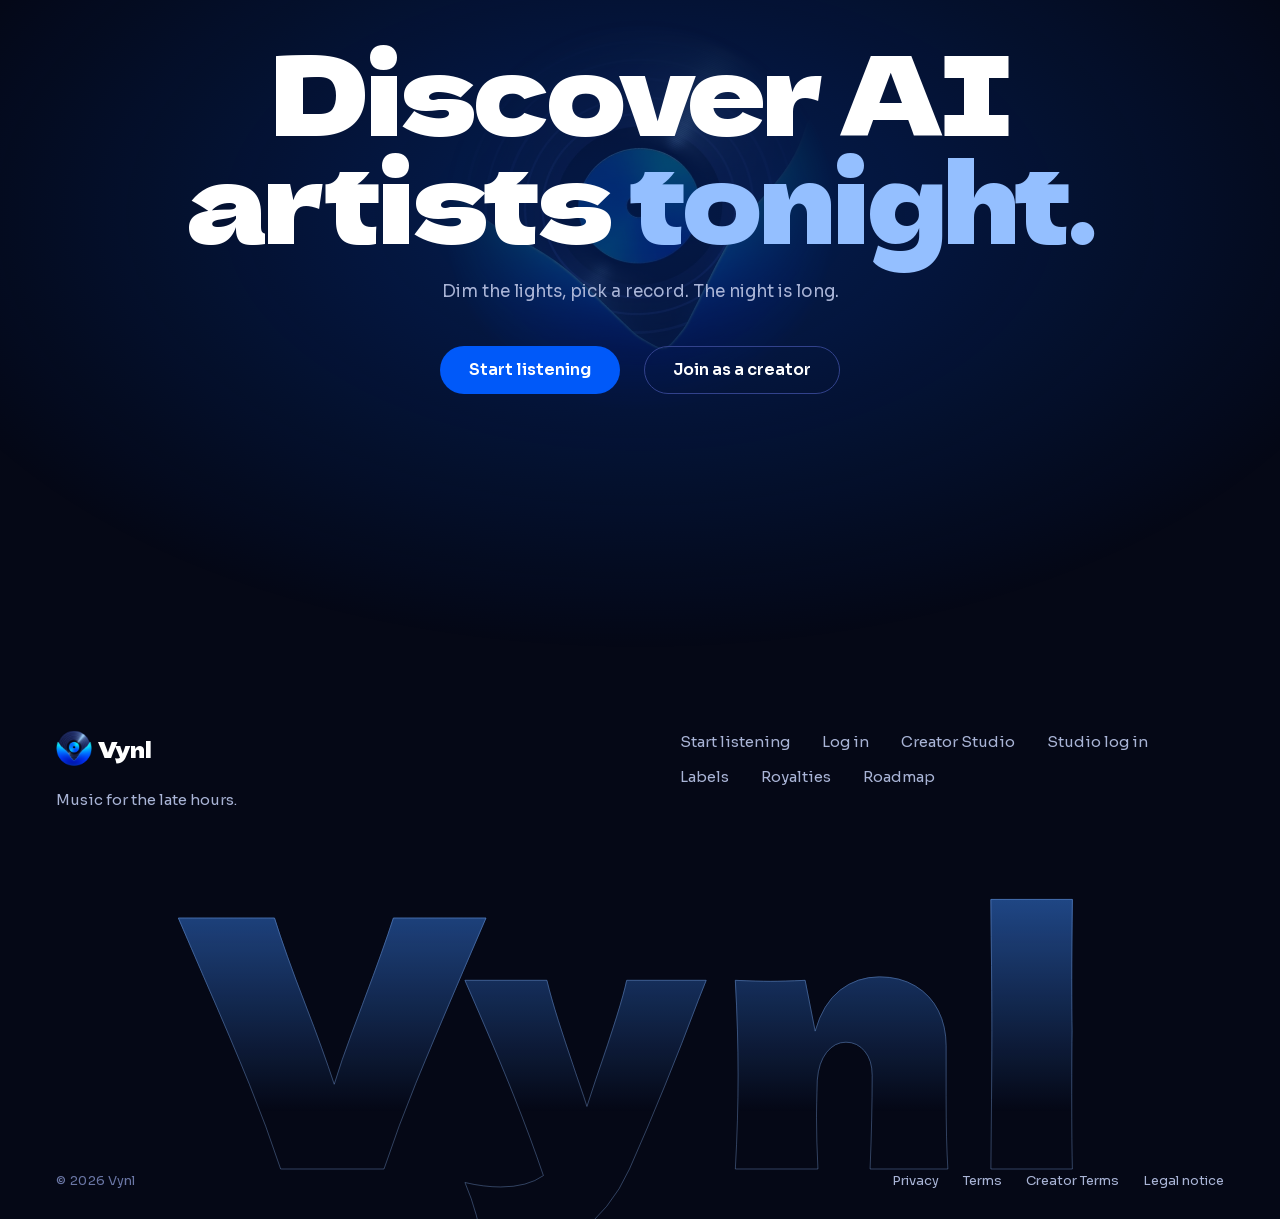
==== commit c800a7ef: "Add draft legal pages, "in development" notes, menu anchors and clean URLs - Four draft legal pages " ====
--- a/index.html
+++ b/index.html
@@ -31,8 +31,8 @@
       </a>
 
       <nav class="nav" id="site-nav" aria-label="Main">
-        <a href="transparency.html">Labels</a>
-        <a href="transparency.html">Royalties</a>
+        <a href="transparency.html#labels">Labels</a>
+        <a href="transparency.html#royalties">Royalties</a>
         <a href="creators.html">Creators</a>
         <a href="roadmap.html">Roadmap</a>
         <a class="nav__mobile-only" href="https://music-app-1-0-0.vercel.app/login" data-link="login" target="_blank" rel="noopener">Log in</a>
@@ -61,7 +61,8 @@
         </h1>
 
         <div class="hero__copy">
-          <p class="hero__lead rise" style="--i:0">Stream AI-generated and AI-assisted music. Every track is clearly labeled, and your listening pays the artists you play.</p>
+          <p class="hero__lead hero__lead--tight rise" style="--i:0">Stream AI-generated and AI-assisted music. Every track is clearly labeled, and your listening pays the artists you play.</p>
+          <p class="dev-note rise" style="--i:0">Payouts are in development. <a href="roadmap.html">See the roadmap</a></p>
           <div class="btn-row rise" style="--i:1">
             <a class="btn btn--primary" href="https://music-app-1-0-0.vercel.app/signup" data-link="signup" target="_blank" rel="noopener">Start listening</a>
             <a class="btn btn--ghost" href="https://creator-app-pearl-pi.vercel.app/signup" data-link="creatorSignup" target="_blank" rel="noopener">Join as a creator</a>
@@ -129,6 +130,7 @@
             <svg class="icon why__ghost" aria-hidden="true" focusable="false"><use href="assets/icons.svg#headphones"/></svg>
             <h3>Your listening pays the artists you play</h3>
             <p>Your subscription follows what you actually listen to, not a global pool.</p>
+            <p class="dev-note">Subscriptions and payouts are in development. <a href="roadmap.html">See the roadmap</a></p>
           </article>
           <article class="why__panel why__panel--c">
             <svg class="icon why__ghost" aria-hidden="true" focusable="false"><use href="assets/icons.svg#stack"/></svg>
@@ -246,15 +248,21 @@
           <a href="https://music-app-1-0-0.vercel.app/login" data-link="login" target="_blank" rel="noopener">Log in</a>
           <a href="creators.html">Creator Studio</a>
           <a href="https://creator-app-pearl-pi.vercel.app/login" data-link="creatorLogin" target="_blank" rel="noopener">Studio log in</a>
-          <a href="transparency.html">Labels</a>
-          <a href="transparency.html">Royalties</a>
+          <a href="transparency.html#labels">Labels</a>
+          <a href="transparency.html#royalties">Royalties</a>
           <a href="roadmap.html">Roadmap</a>
         </nav>
       </div>
     </div>
     <p class="footer-mark" aria-hidden="true">Vynl</p>
-    <div class="container">
+    <div class="container site-footer__bottom">
       <p class="site-footer__legal">&copy; <span data-year>2026</span> Vynl</p>
+      <nav class="legal-links" aria-label="Legal">
+        <a href="privacy.html">Privacy</a>
+        <a href="terms.html">Terms</a>
+        <a href="creator-terms.html">Creator Terms</a>
+        <a href="legal-notice.html">Legal notice</a>
+      </nav>
     </div>
   </footer>
 
--- a/css/style.css
+++ b/css/style.css
@@ -2436,3 +2436,326 @@
     animation: none;
   }
 }
+
+/* --------------------------------------------------------------------------
+   Mention « en développement » : discrète, sous les parties pas encore en
+   ligne. Le petit anneau est celui de la roadmap (anneau = à venir).
+   -------------------------------------------------------------------------- */
+
+p.dev-note {
+  max-width: none;
+  margin-top: 0.75rem;
+  color: var(--vynl-texte-2);
+  font-size: 0.8125rem;
+  line-height: 1.4;
+}
+
+p.dev-note::before {
+  content: "";
+  display: inline-block;
+  width: 8px;
+  height: 8px;
+  margin-right: 0.5rem;
+  box-sizing: border-box;
+  border: 2px solid var(--vynl-sillon);
+  border-radius: 50%;
+  vertical-align: 0.04em;
+}
+
+p.dev-note a {
+  color: inherit;
+  white-space: nowrap;
+  text-decoration: underline;
+  text-decoration-color: rgba(148, 191, 255, 0.45);
+  text-underline-offset: 0.2em;
+  transition: color 0.25s var(--ease);
+}
+
+p.dev-note a:hover {
+  color: var(--vynl-texte);
+}
+
+/* Dans le hero : collée à la phrase qu'elle nuance */
+.hero__lead--tight {
+  margin-bottom: 0.6rem;
+}
+
+.hero p.dev-note {
+  margin: 0 0 1.75rem;
+}
+
+@media (max-width: 860px) {
+  .hero__lead--tight {
+    margin-bottom: 0.5rem;
+  }
+
+  .hero p.dev-note {
+    margin-bottom: 1.25rem;
+  }
+}
+
+/* Sur les panneaux bleus : le gris-bleu du texte y manque de contraste */
+.why__panel p.dev-note {
+  margin-top: 1rem;
+  color: rgba(255, 255, 255, 0.75);
+  font-size: 0.8125rem;
+}
+
+.why__panel p.dev-note::before {
+  border-color: rgba(255, 255, 255, 0.55);
+}
+
+/* Dans une tuile « à venir » : l'espacement vient déjà du gap de la tuile */
+.tile p.dev-note {
+  margin-top: 0;
+  font-size: 0.8125rem;
+}
+
+/* --------------------------------------------------------------------------
+   Pied de page : ligne légale et liens vers les textes
+   -------------------------------------------------------------------------- */
+
+.site-footer__bottom {
+  display: flex;
+  flex-wrap: wrap;
+  align-items: center;
+  justify-content: space-between;
+  gap: 0.5rem 2rem;
+  padding-block: 20px 28px;
+}
+
+.site-footer__bottom .site-footer__legal {
+  padding-block: 0;
+}
+
+.legal-links {
+  display: flex;
+  flex-wrap: wrap;
+  gap: 0.5rem 1.5rem;
+}
+
+.legal-links a {
+  color: var(--vynl-texte-2);
+  font-size: 0.8125rem;
+  transition: color 0.25s var(--ease);
+}
+
+.legal-links a:hover {
+  color: var(--vynl-texte);
+}
+
+/* --------------------------------------------------------------------------
+   Pages légales : un hero court, puis une colonne de texte étroite avec des
+   titres numérotés. Les [crochets] sont des champs à remplir avec le juriste.
+   -------------------------------------------------------------------------- */
+
+.hero--legal {
+  min-height: 0;
+  padding-block: clamp(32px, 7vh, 80px) clamp(24px, 4vh, 48px);
+}
+
+.hero--legal .grooves {
+  --size: 760px;
+  right: -240px;
+}
+
+.hero--legal h1 {
+  font-size: clamp(2.25rem, 5.4vw, 4.5rem);
+}
+
+.hero--legal .hero__lead {
+  margin-bottom: 0;
+}
+
+.legal {
+  padding-block: clamp(32px, 5vw, 56px) var(--section-pad);
+}
+
+.legal__inner {
+  max-width: 46rem;
+}
+
+.legal .notice {
+  margin-top: 0;
+}
+
+.legal__meta {
+  margin-top: 1.5rem;
+  color: var(--vynl-texte-3);
+  font-size: 0.8125rem;
+}
+
+.legal__toc {
+  margin-top: 2rem;
+}
+
+.legal__toc p {
+  margin-bottom: 0.5rem;
+  color: var(--vynl-texte-2);
+  font-size: 0.8125rem;
+  font-weight: 600;
+  letter-spacing: 0.08em;
+  text-transform: uppercase;
+}
+
+.legal__toc ol {
+  display: grid;
+  gap: 0.25rem 2rem;
+  grid-template-columns: repeat(auto-fit, minmax(14rem, 1fr));
+  font-size: 0.9375rem;
+}
+
+.legal__toc a {
+  color: var(--vynl-azur-clair);
+  transition: color 0.25s var(--ease);
+}
+
+.legal__toc a:hover {
+  color: var(--vynl-texte);
+}
+
+.legal__body h2 {
+  margin-top: clamp(40px, 5vw, 64px);
+  margin-bottom: 1rem;
+  font-size: clamp(1.375rem, 2.4vw, 1.75rem);
+}
+
+.legal__body h3 {
+  margin-top: 1.75rem;
+  margin-bottom: 0.5rem;
+  font-size: 1.0625rem;
+}
+
+.legal__body p,
+.legal__body li {
+  color: var(--vynl-texte-2);
+}
+
+.legal__body p {
+  max-width: 68ch;
+}
+
+.legal__body p + p,
+.legal__body p + ul,
+.legal__body ul + p {
+  margin-top: 0.9rem;
+}
+
+.legal__body ul {
+  display: grid;
+  gap: 0.5rem;
+  max-width: 68ch;
+  padding-left: 1.25rem;
+  list-style: disc;
+}
+
+.legal__body li::marker {
+  color: var(--vynl-sillon);
+}
+
+.legal__body strong {
+  color: var(--vynl-texte);
+  font-weight: 600;
+}
+
+.legal__body a {
+  color: var(--vynl-azur-clair);
+  text-decoration: underline;
+  text-decoration-color: rgba(148, 191, 255, 0.45);
+  text-underline-offset: 0.2em;
+  transition: color 0.25s var(--ease);
+}
+
+.legal__body a:hover {
+  color: var(--vynl-texte);
+}
+
+/* Champ à remplir : repérable d'un coup d'œil, à chercher avec « [ » */
+.ph {
+  padding: 0.05em 0.35em;
+  border-radius: 4px;
+  background: rgba(25, 227, 255, 0.1);
+  color: var(--vynl-ciel);
+}
+
+.legal-table {
+  margin-top: 1rem;
+  overflow-x: auto;
+}
+
+.legal-table table {
+  width: 100%;
+  min-width: 34rem;
+  border-collapse: collapse;
+  font-size: 0.9375rem;
+}
+
+.legal-table th,
+.legal-table td {
+  padding: 0.75rem 1rem 0.75rem 0;
+  border-bottom: 1px solid var(--vynl-bordure);
+  text-align: left;
+  vertical-align: top;
+}
+
+.legal-table th {
+  color: var(--vynl-texte-2);
+  font-size: 0.8125rem;
+  font-weight: 600;
+  letter-spacing: 0.08em;
+  text-transform: uppercase;
+}
+
+.legal-table td {
+  color: var(--vynl-texte-2);
+}
+
+.legal-table td:first-child {
+  color: var(--vynl-texte);
+  font-weight: 600;
+}
+
+/* Sur mobile : chaque ligne du tableau devient une carte, rien ne défile de côté */
+@media (max-width: 640px) {
+  .legal-table table {
+    min-width: 0;
+  }
+
+  .legal-table thead {
+    position: absolute;
+    width: 1px;
+    height: 1px;
+    overflow: hidden;
+    clip-path: inset(50%);
+  }
+
+  .legal-table tr,
+  .legal-table td {
+    display: block;
+  }
+
+  .legal-table tr {
+    padding-block: 1rem;
+    border-bottom: 1px solid var(--vynl-bordure);
+  }
+
+  .legal-table td {
+    padding: 0.25rem 0 0;
+    border: 0;
+  }
+
+  .legal-table td:first-child {
+    padding-top: 0;
+  }
+
+  .legal-table td[data-label]::before {
+    content: attr(data-label);
+    display: block;
+    margin-bottom: 0.1rem;
+    color: var(--vynl-azur-clair);
+    font-size: 0.75rem;
+    font-weight: 600;
+    letter-spacing: 0.08em;
+    text-transform: uppercase;
+  }
+}
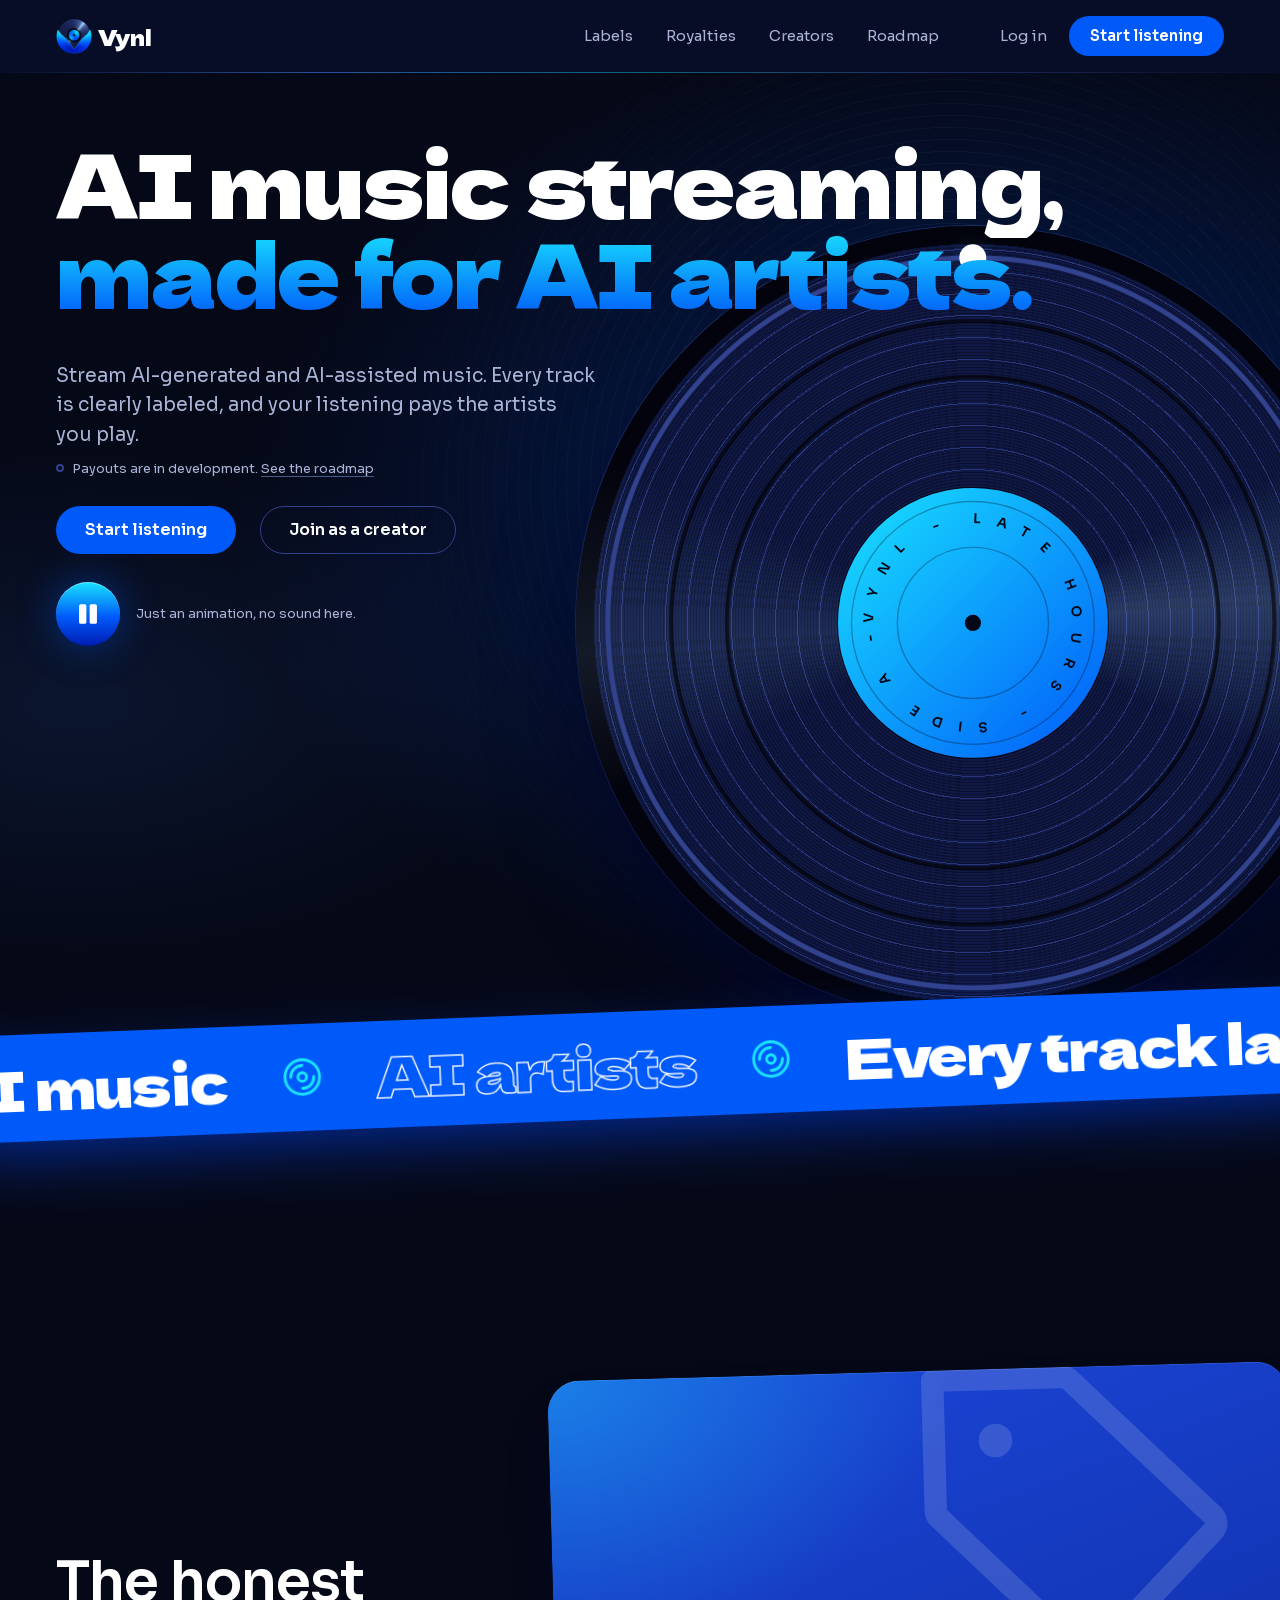
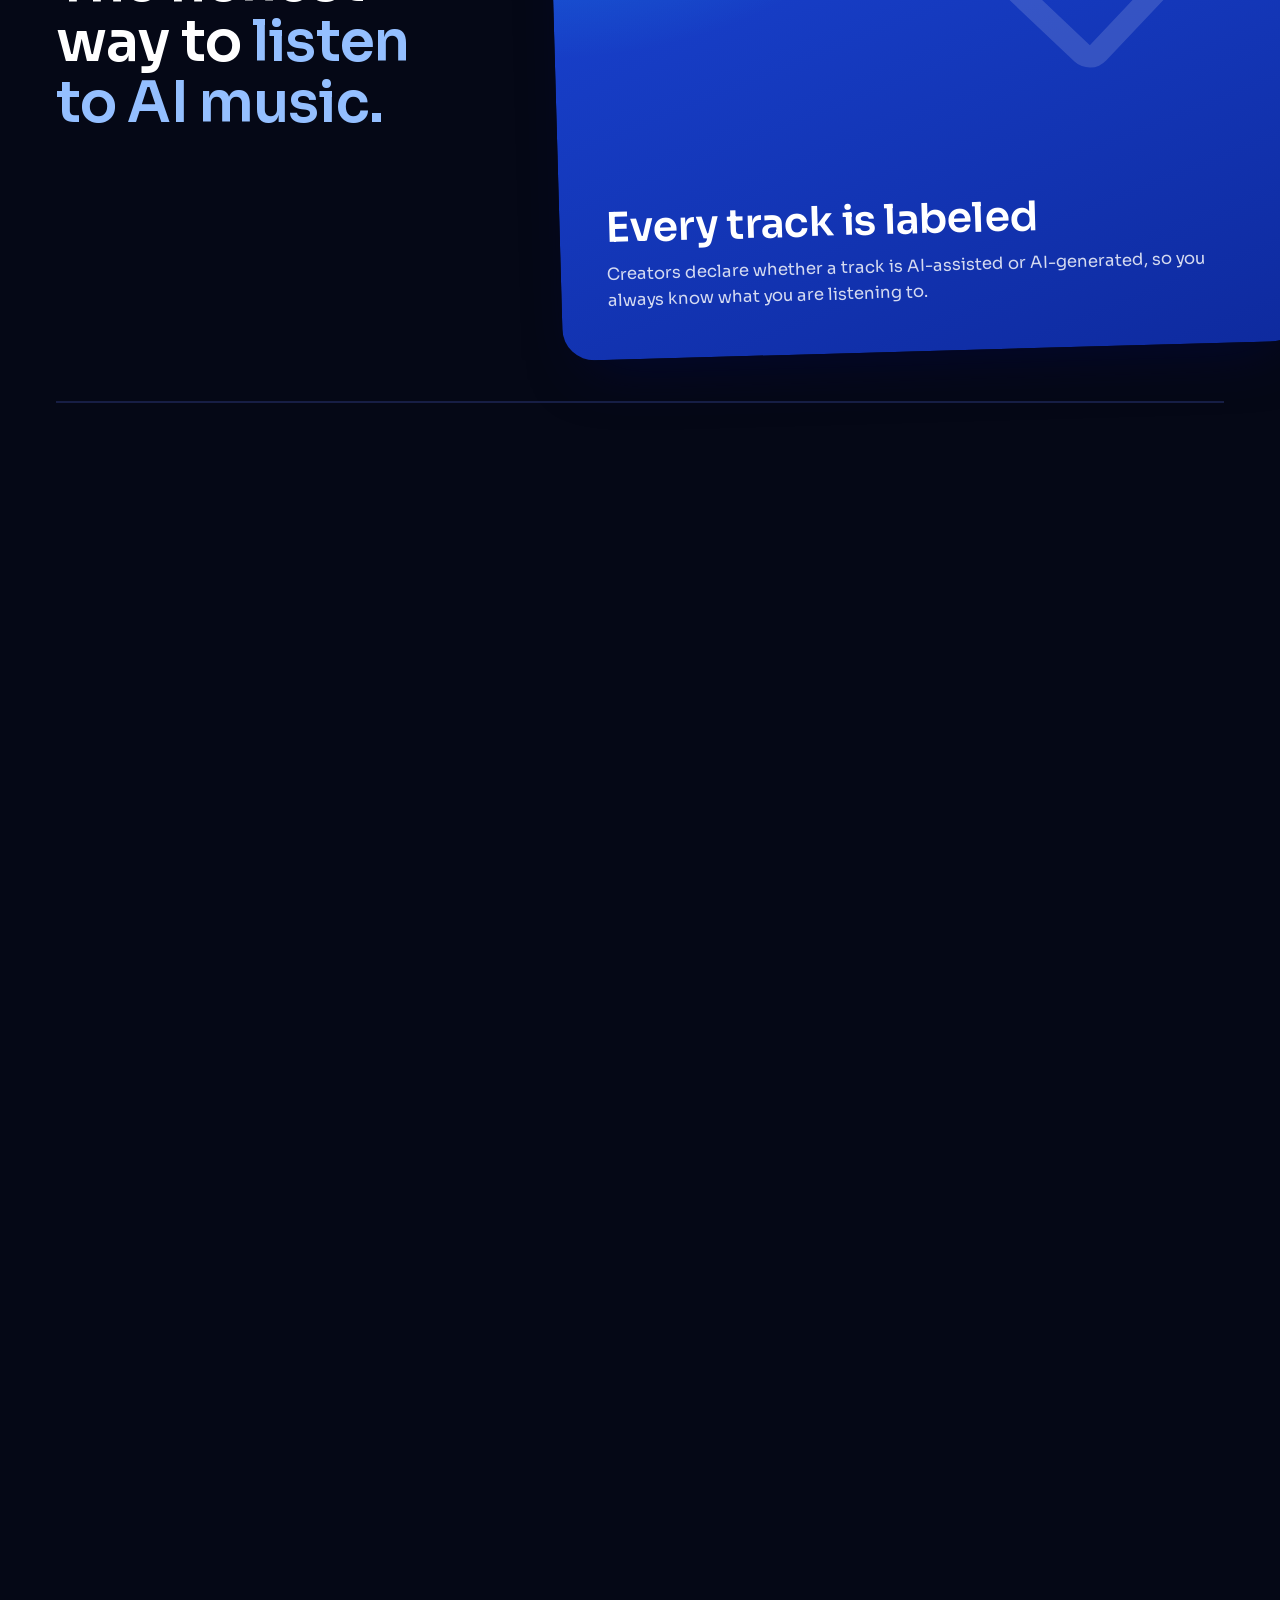
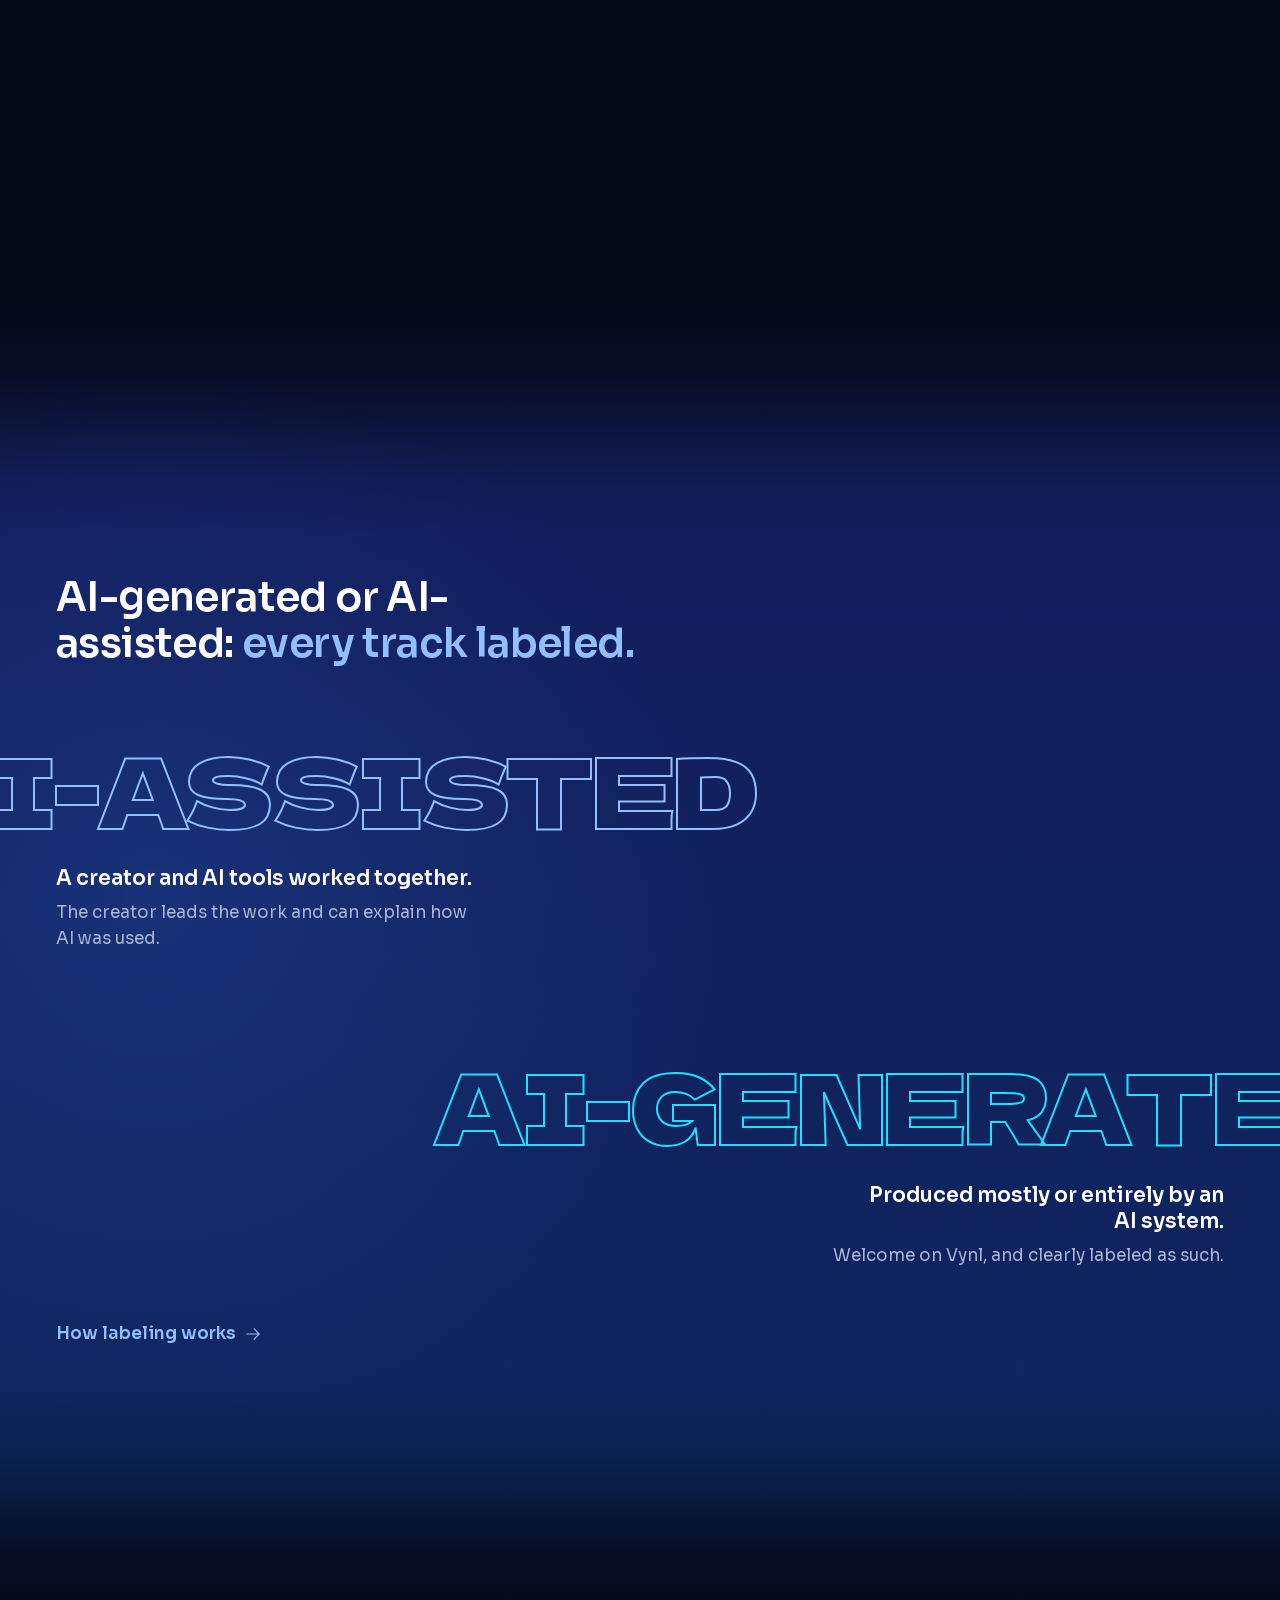
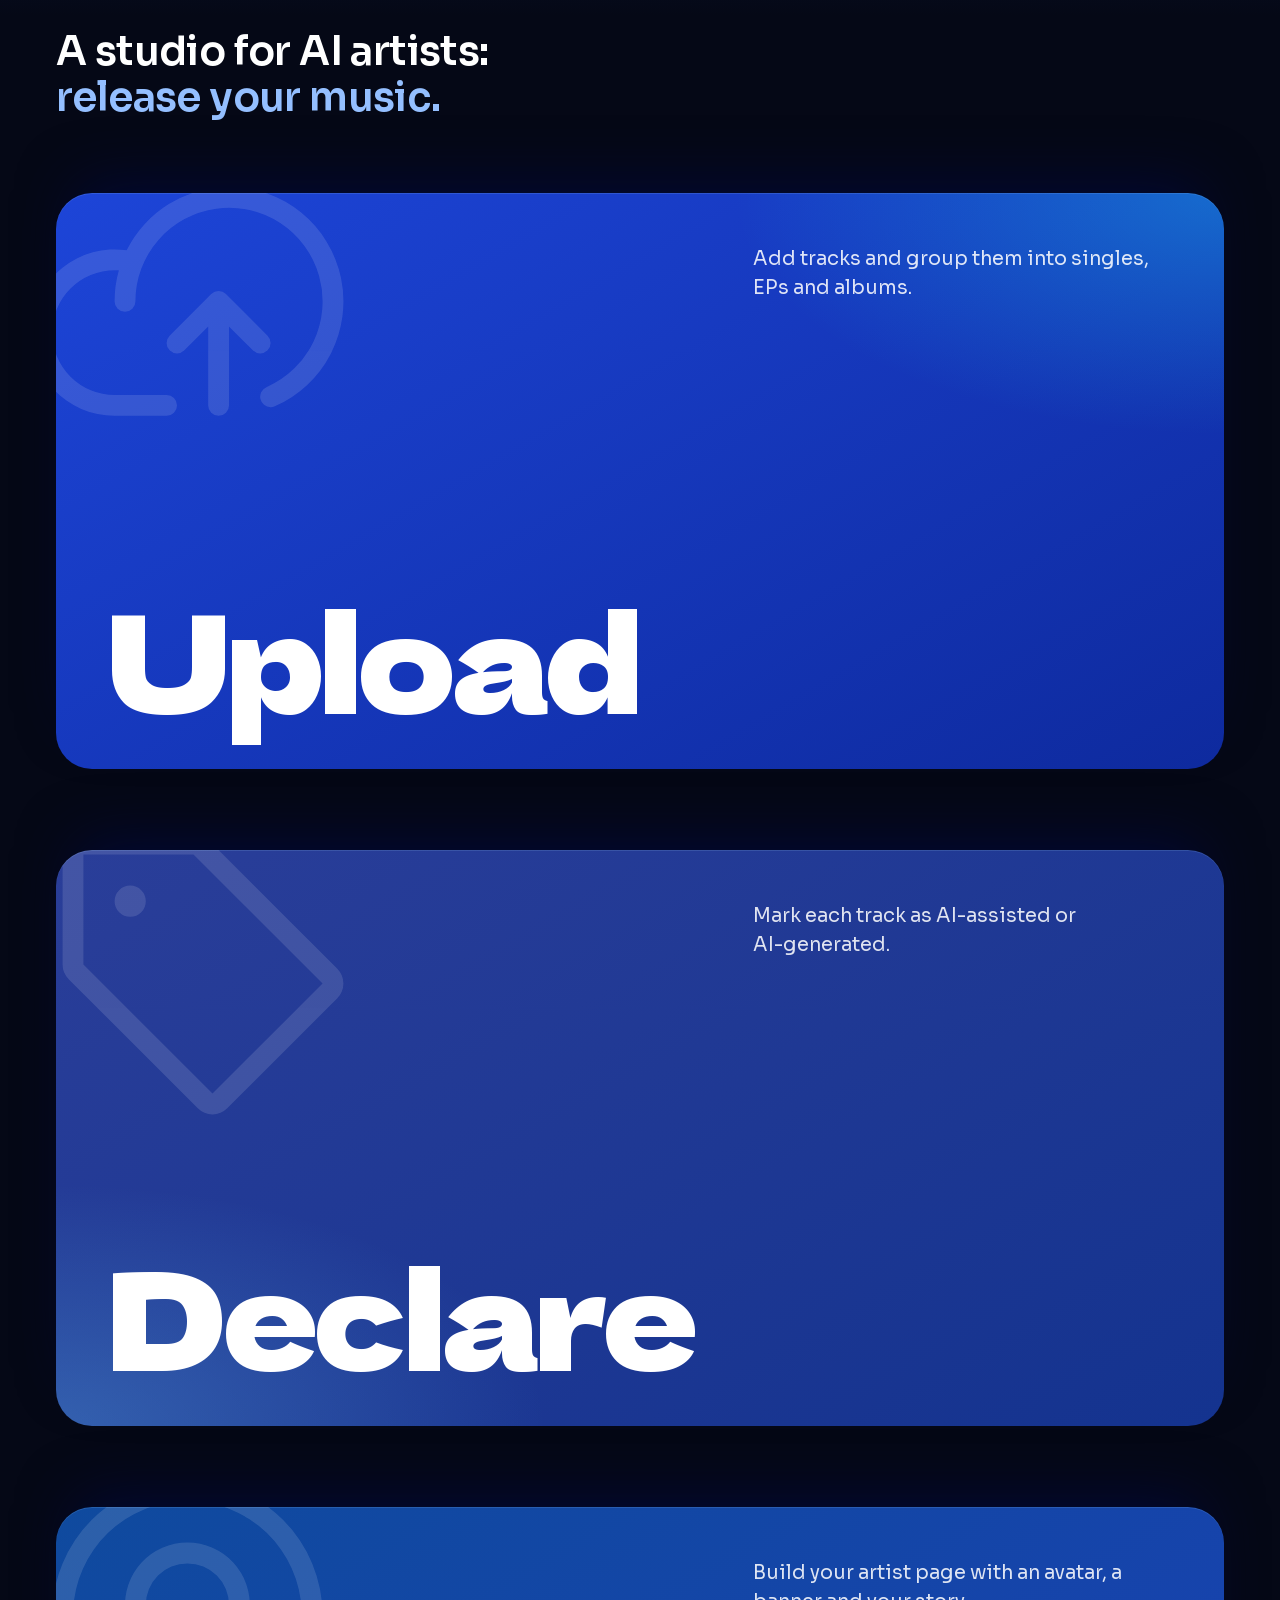
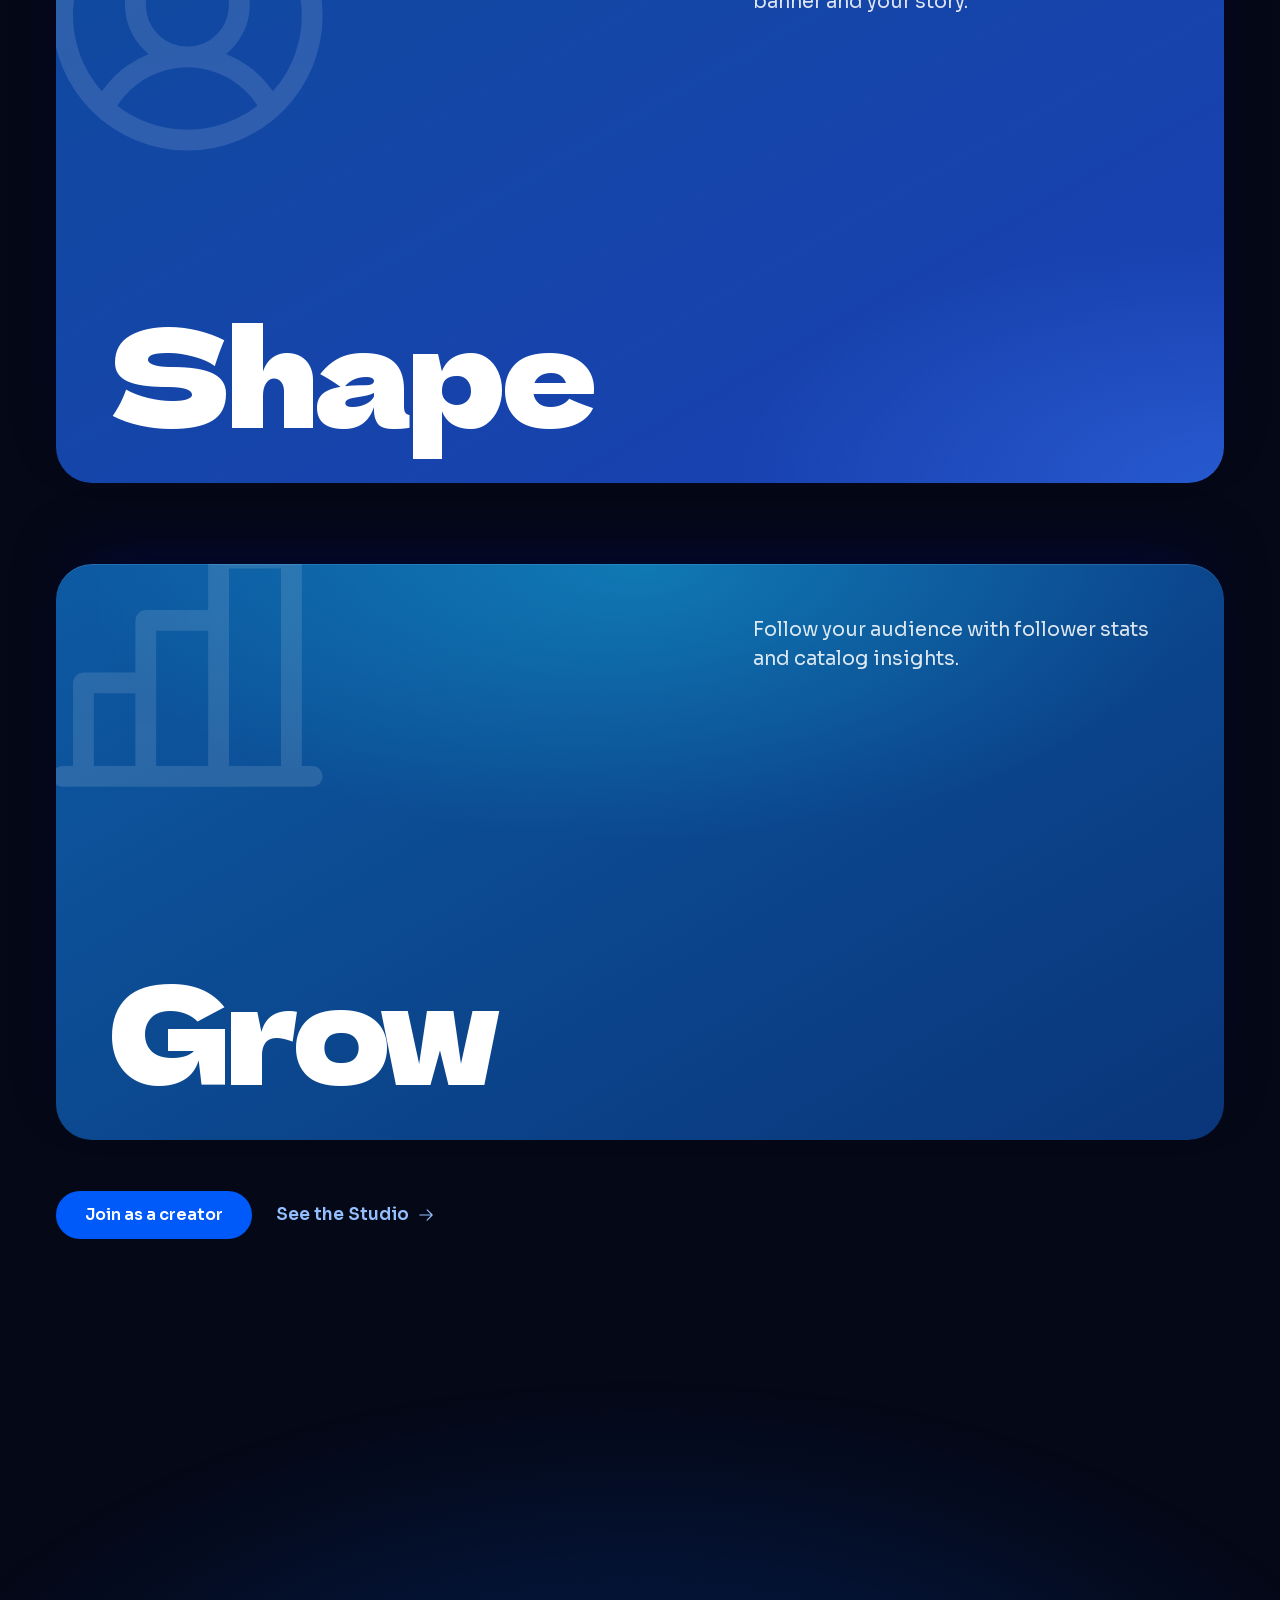
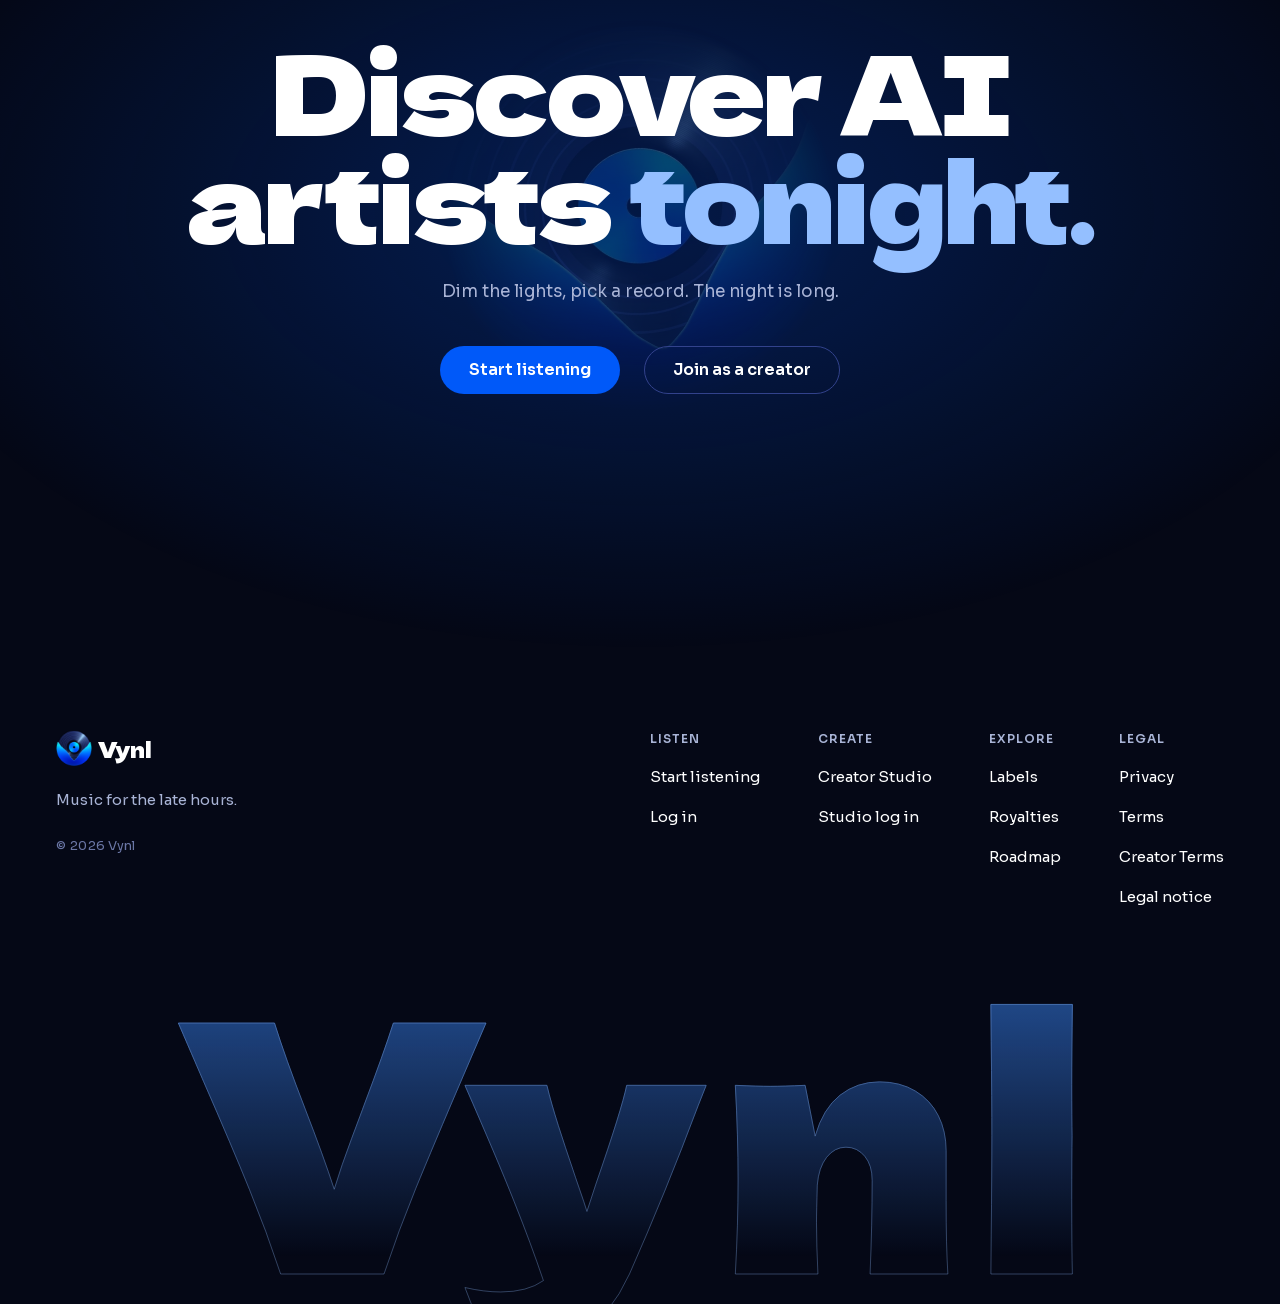
==== commit d17f6037: "Rework the footer into four link columns with larger tap targets - Links grouped under Listen, Creat" ====
--- a/index.html
+++ b/index.html
@@ -242,28 +242,44 @@
             <span class="logo__word">Vynl</span>
           </a>
           <p>Music for the late hours.</p>
+          <p class="site-footer__legal">&copy; <span data-year>2026</span> Vynl</p>
         </div>
         <nav class="footer-links" aria-label="Footer">
-          <a href="https://music-app-1-0-0.vercel.app/signup" data-link="signup" target="_blank" rel="noopener">Start listening</a>
-          <a href="https://music-app-1-0-0.vercel.app/login" data-link="login" target="_blank" rel="noopener">Log in</a>
-          <a href="creators.html">Creator Studio</a>
-          <a href="https://creator-app-pearl-pi.vercel.app/login" data-link="creatorLogin" target="_blank" rel="noopener">Studio log in</a>
-          <a href="transparency.html#labels">Labels</a>
-          <a href="transparency.html#royalties">Royalties</a>
-          <a href="roadmap.html">Roadmap</a>
+          <div class="footer-links__col">
+            <p class="footer-links__title">Listen</p>
+            <ul>
+              <li><a href="https://music-app-1-0-0.vercel.app/signup" data-link="signup" target="_blank" rel="noopener">Start listening</a></li>
+              <li><a href="https://music-app-1-0-0.vercel.app/login" data-link="login" target="_blank" rel="noopener">Log in</a></li>
+            </ul>
+          </div>
+          <div class="footer-links__col">
+            <p class="footer-links__title">Create</p>
+            <ul>
+              <li><a href="creators.html">Creator Studio</a></li>
+              <li><a href="https://creator-app-pearl-pi.vercel.app/login" data-link="creatorLogin" target="_blank" rel="noopener">Studio log in</a></li>
+            </ul>
+          </div>
+          <div class="footer-links__col">
+            <p class="footer-links__title">Explore</p>
+            <ul>
+              <li><a href="transparency.html#labels">Labels</a></li>
+              <li><a href="transparency.html#royalties">Royalties</a></li>
+              <li><a href="roadmap.html">Roadmap</a></li>
+            </ul>
+          </div>
+          <div class="footer-links__col">
+            <p class="footer-links__title">Legal</p>
+            <ul>
+              <li><a href="privacy.html">Privacy</a></li>
+              <li><a href="terms.html">Terms</a></li>
+              <li><a href="creator-terms.html">Creator Terms</a></li>
+              <li><a href="legal-notice.html">Legal notice</a></li>
+            </ul>
+          </div>
         </nav>
       </div>
     </div>
     <p class="footer-mark" aria-hidden="true">Vynl</p>
-    <div class="container site-footer__bottom">
-      <p class="site-footer__legal">&copy; <span data-year>2026</span> Vynl</p>
-      <nav class="legal-links" aria-label="Legal">
-        <a href="privacy.html">Privacy</a>
-        <a href="terms.html">Terms</a>
-        <a href="creator-terms.html">Creator Terms</a>
-        <a href="legal-notice.html">Legal notice</a>
-      </nav>
-    </div>
   </footer>
 
   <script src="js/config.js"></script>
--- a/css/style.css
+++ b/css/style.css
@@ -1502,7 +1502,8 @@
 }
 
 /* --------------------------------------------------------------------------
-   Pied de page : liens sobres, et le nom de la marque en géant
+   Pied de page : la marque et ses liens en colonnes, puis le nom de la marque
+   en géant. Les liens sont blancs ; le texte qui n'est pas un lien reste gris.
    -------------------------------------------------------------------------- */
 
 .site-footer {
@@ -1516,7 +1517,7 @@
   flex-wrap: wrap;
   align-items: flex-start;
   justify-content: space-between;
-  gap: 32px 48px;
+  gap: 40px 64px;
 }
 
 .site-footer__brand p {
@@ -1525,26 +1526,66 @@
   font-size: 0.9375rem;
 }
 
+.site-footer__brand .site-footer__legal {
+  margin-top: 1.5rem;
+  color: var(--vynl-texte-3);
+  font-size: 0.8125rem;
+}
+
 .footer-links {
+  display: grid;
+  grid-template-columns: repeat(4, auto);
+  gap: 32px clamp(32px, 4.5vw, 64px);
+}
+
+.footer-links__title {
+  margin-bottom: 0.5rem;
+  color: var(--vynl-texte-2);
+  font-size: 0.75rem;
+  font-weight: 600;
+  letter-spacing: 0.08em;
+  text-transform: uppercase;
+}
+
+.footer-links ul {
+  display: grid;
+}
+
+/* Cible tactile d'au moins 40 px de haut (44 px sur mobile) */
+.footer-links a {
   display: flex;
-  flex-wrap: wrap;
-  gap: 0.75rem 2rem;
-  max-width: 34rem;
-}
-
-.footer-links a {
-  color: var(--vynl-texte-2);
+  align-items: center;
+  min-height: 40px;
+  color: var(--vynl-texte);
   font-size: 0.9375rem;
   transition: color 0.25s var(--ease);
 }
 
 .footer-links a:hover {
-  color: var(--vynl-texte);
-}
-
+  color: var(--vynl-azur-clair);
+  text-decoration: underline;
+  text-decoration-color: rgba(148, 191, 255, 0.45);
+  text-underline-offset: 0.25em;
+}
+
+@media (max-width: 640px) {
+  .footer-links {
+    width: 100%;
+    grid-template-columns: repeat(2, minmax(0, 1fr));
+  }
+
+  .footer-links a {
+    min-height: 44px;
+  }
+}
+
+/* Décoratif : ne doit jamais intercepter un clic, même là où une lettre déborde */
 .footer-mark {
   max-width: none;
   margin: clamp(32px, 6vw, 80px) 0 0;
+  /* La boîte (0.76) est plus basse que les lettres : sans ce padding le bas des
+     lettres serait rogné par le bord du pied de page. La queue du y, elle, déborde. */
+  padding-bottom: 0.14em;
   font-family: var(--police-marque);
   font-size: 27vw;
   line-height: 0.76;
@@ -1552,19 +1593,12 @@
   text-align: center;
   white-space: nowrap;
   user-select: none;
+  pointer-events: none;
   color: transparent;
   background: linear-gradient(180deg, rgba(61, 139, 255, 0.5), rgba(0, 89, 249, 0) 85%);
   -webkit-background-clip: text;
   background-clip: text;
   -webkit-text-stroke: 1px rgba(148, 191, 255, 0.32);
-}
-
-.site-footer__legal {
-  position: relative;
-  max-width: none;
-  padding-block: 20px 28px;
-  color: var(--vynl-texte-3);
-  font-size: 0.8125rem;
 }
 
 /* --------------------------------------------------------------------------
@@ -2512,39 +2546,6 @@
 }
 
 /* --------------------------------------------------------------------------
-   Pied de page : ligne légale et liens vers les textes
-   -------------------------------------------------------------------------- */
-
-.site-footer__bottom {
-  display: flex;
-  flex-wrap: wrap;
-  align-items: center;
-  justify-content: space-between;
-  gap: 0.5rem 2rem;
-  padding-block: 20px 28px;
-}
-
-.site-footer__bottom .site-footer__legal {
-  padding-block: 0;
-}
-
-.legal-links {
-  display: flex;
-  flex-wrap: wrap;
-  gap: 0.5rem 1.5rem;
-}
-
-.legal-links a {
-  color: var(--vynl-texte-2);
-  font-size: 0.8125rem;
-  transition: color 0.25s var(--ease);
-}
-
-.legal-links a:hover {
-  color: var(--vynl-texte);
-}
-
-/* --------------------------------------------------------------------------
    Pages légales : un hero court, puis une colonne de texte étroite avec des
    titres numérotés. Les [crochets] sont des champs à remplir avec le juriste.
    -------------------------------------------------------------------------- */
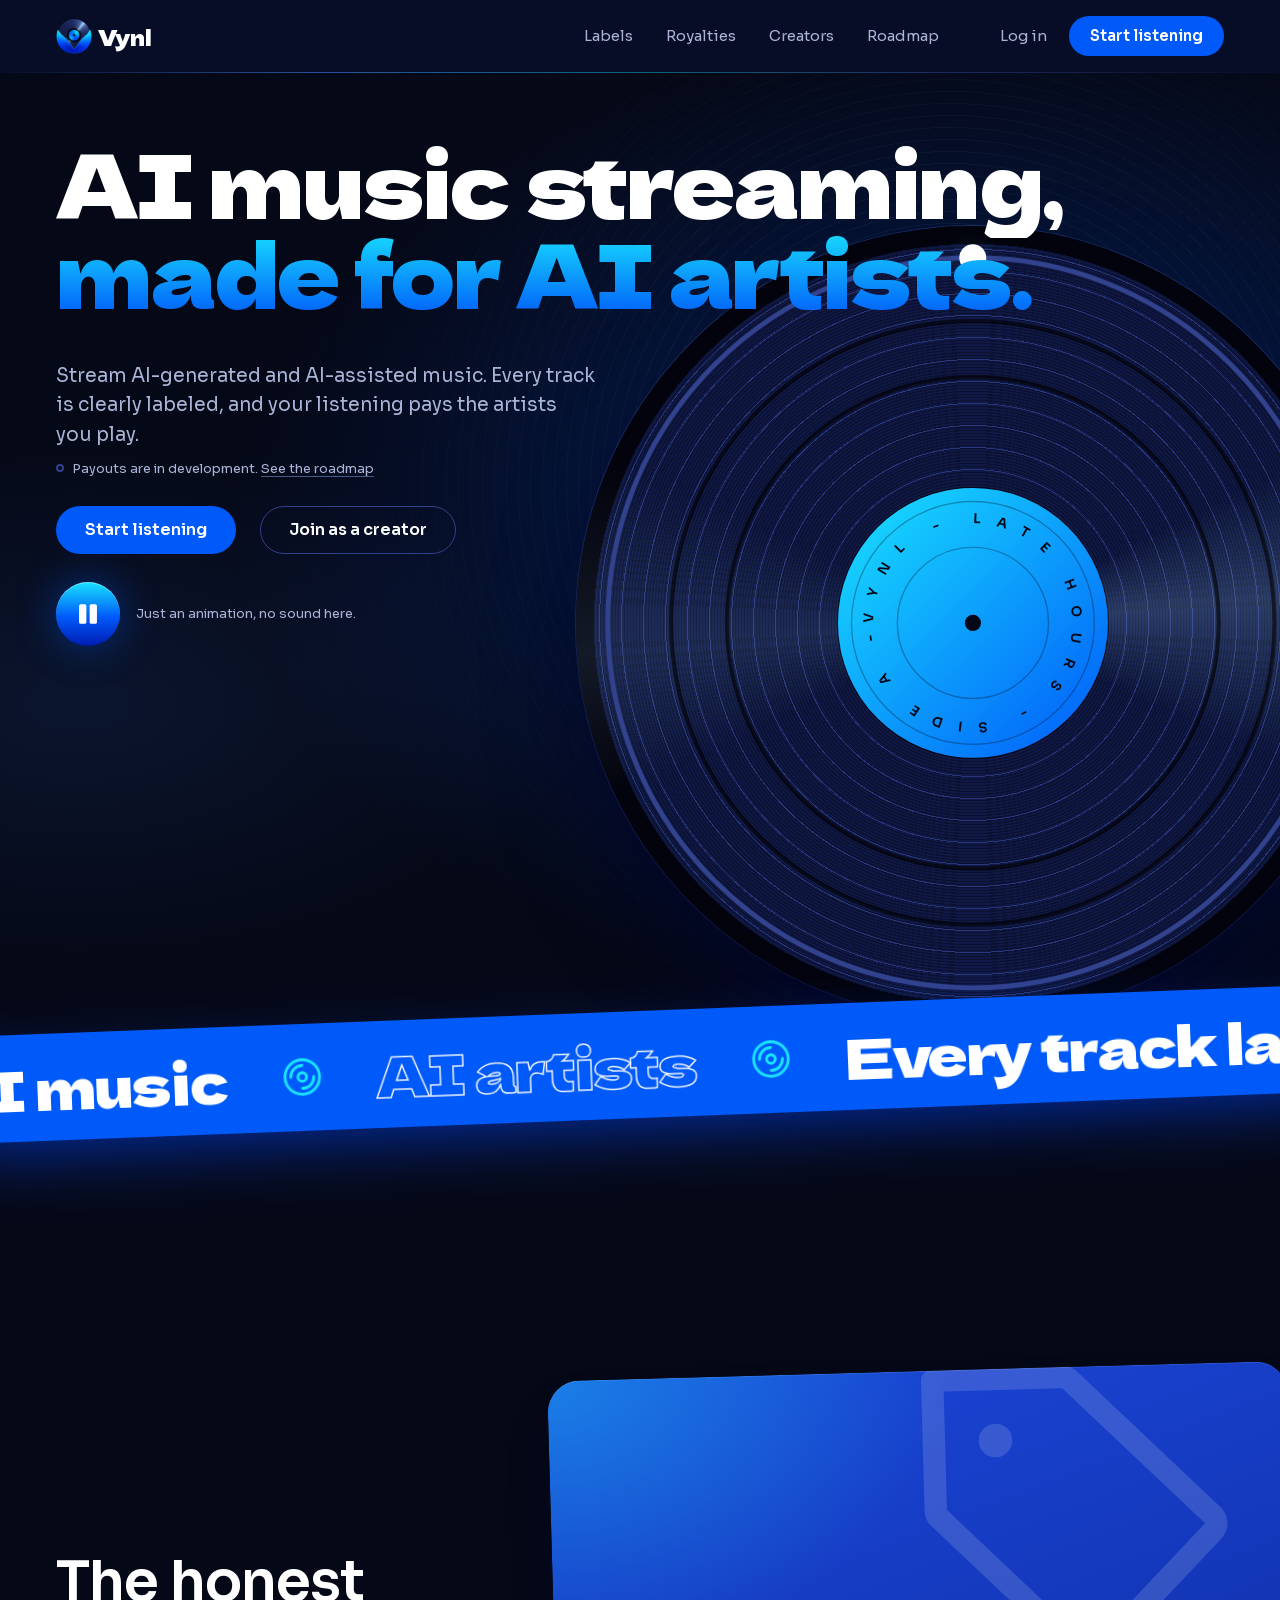
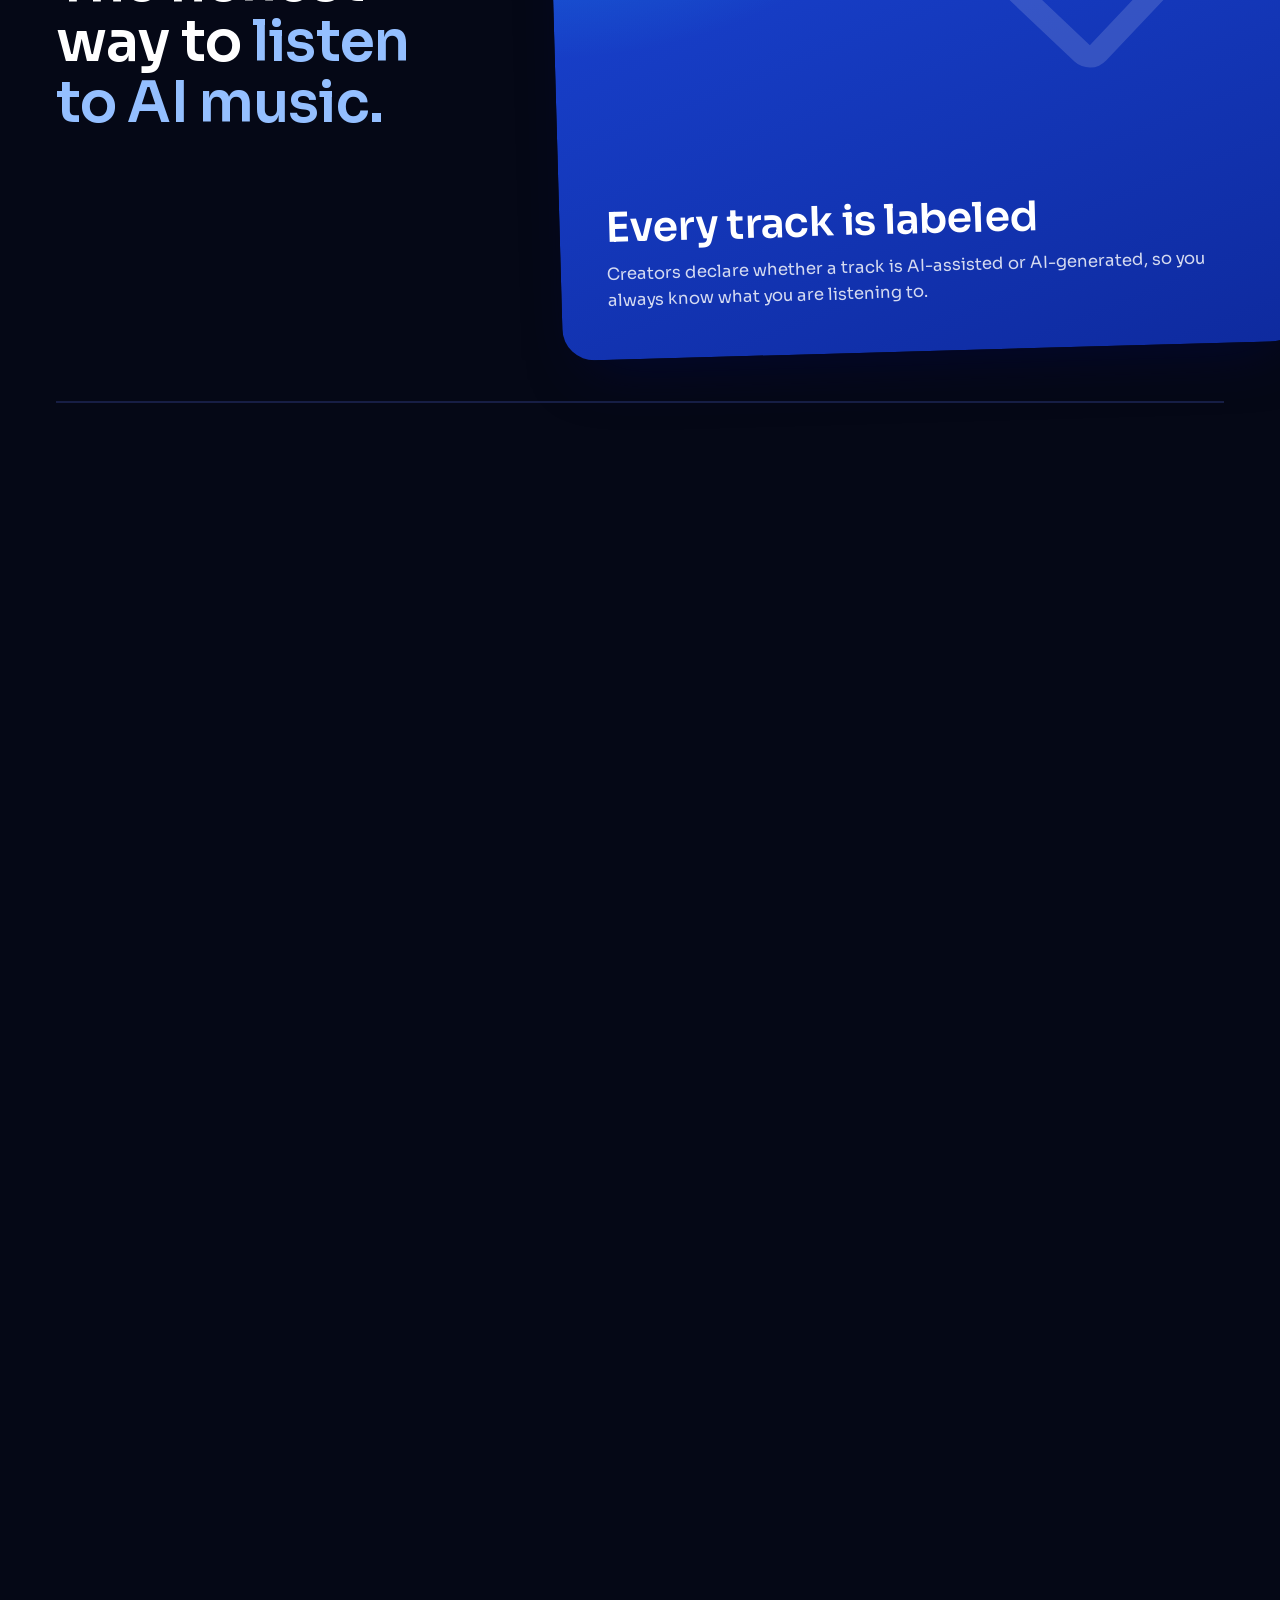
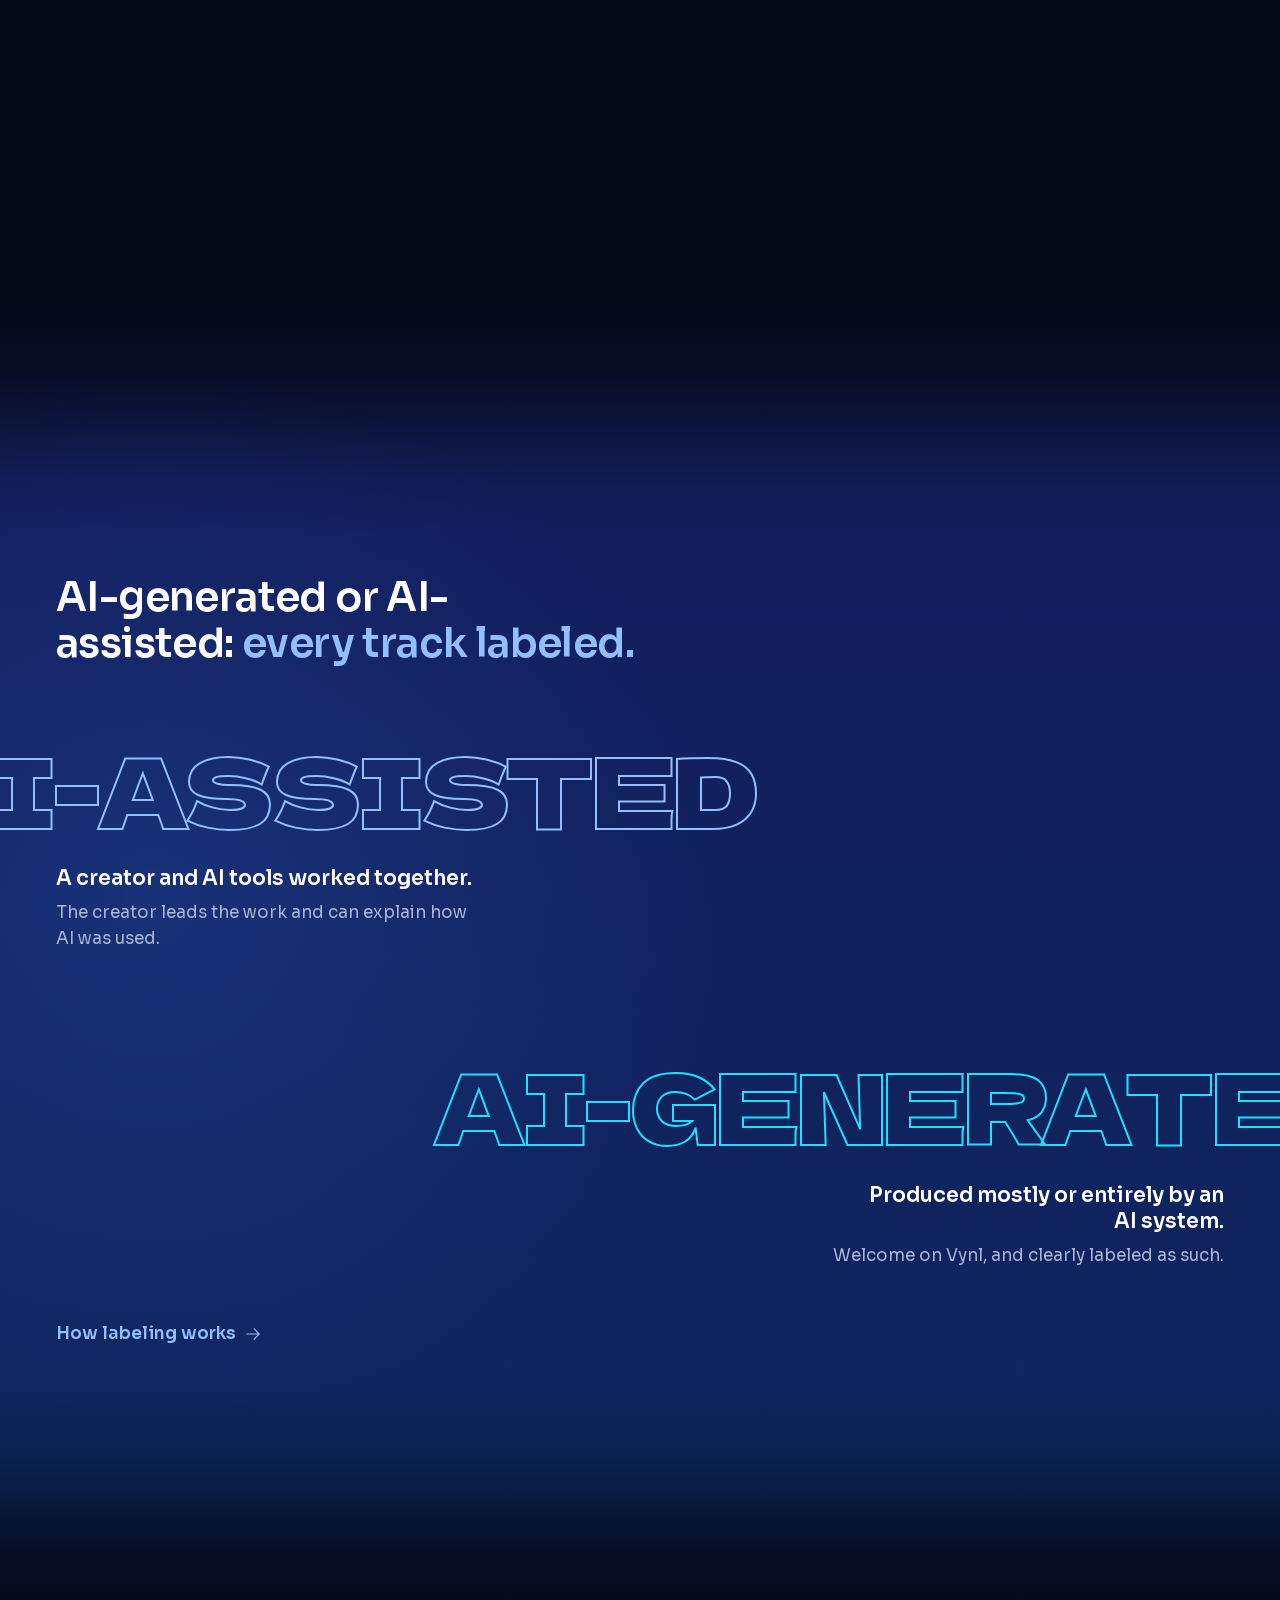
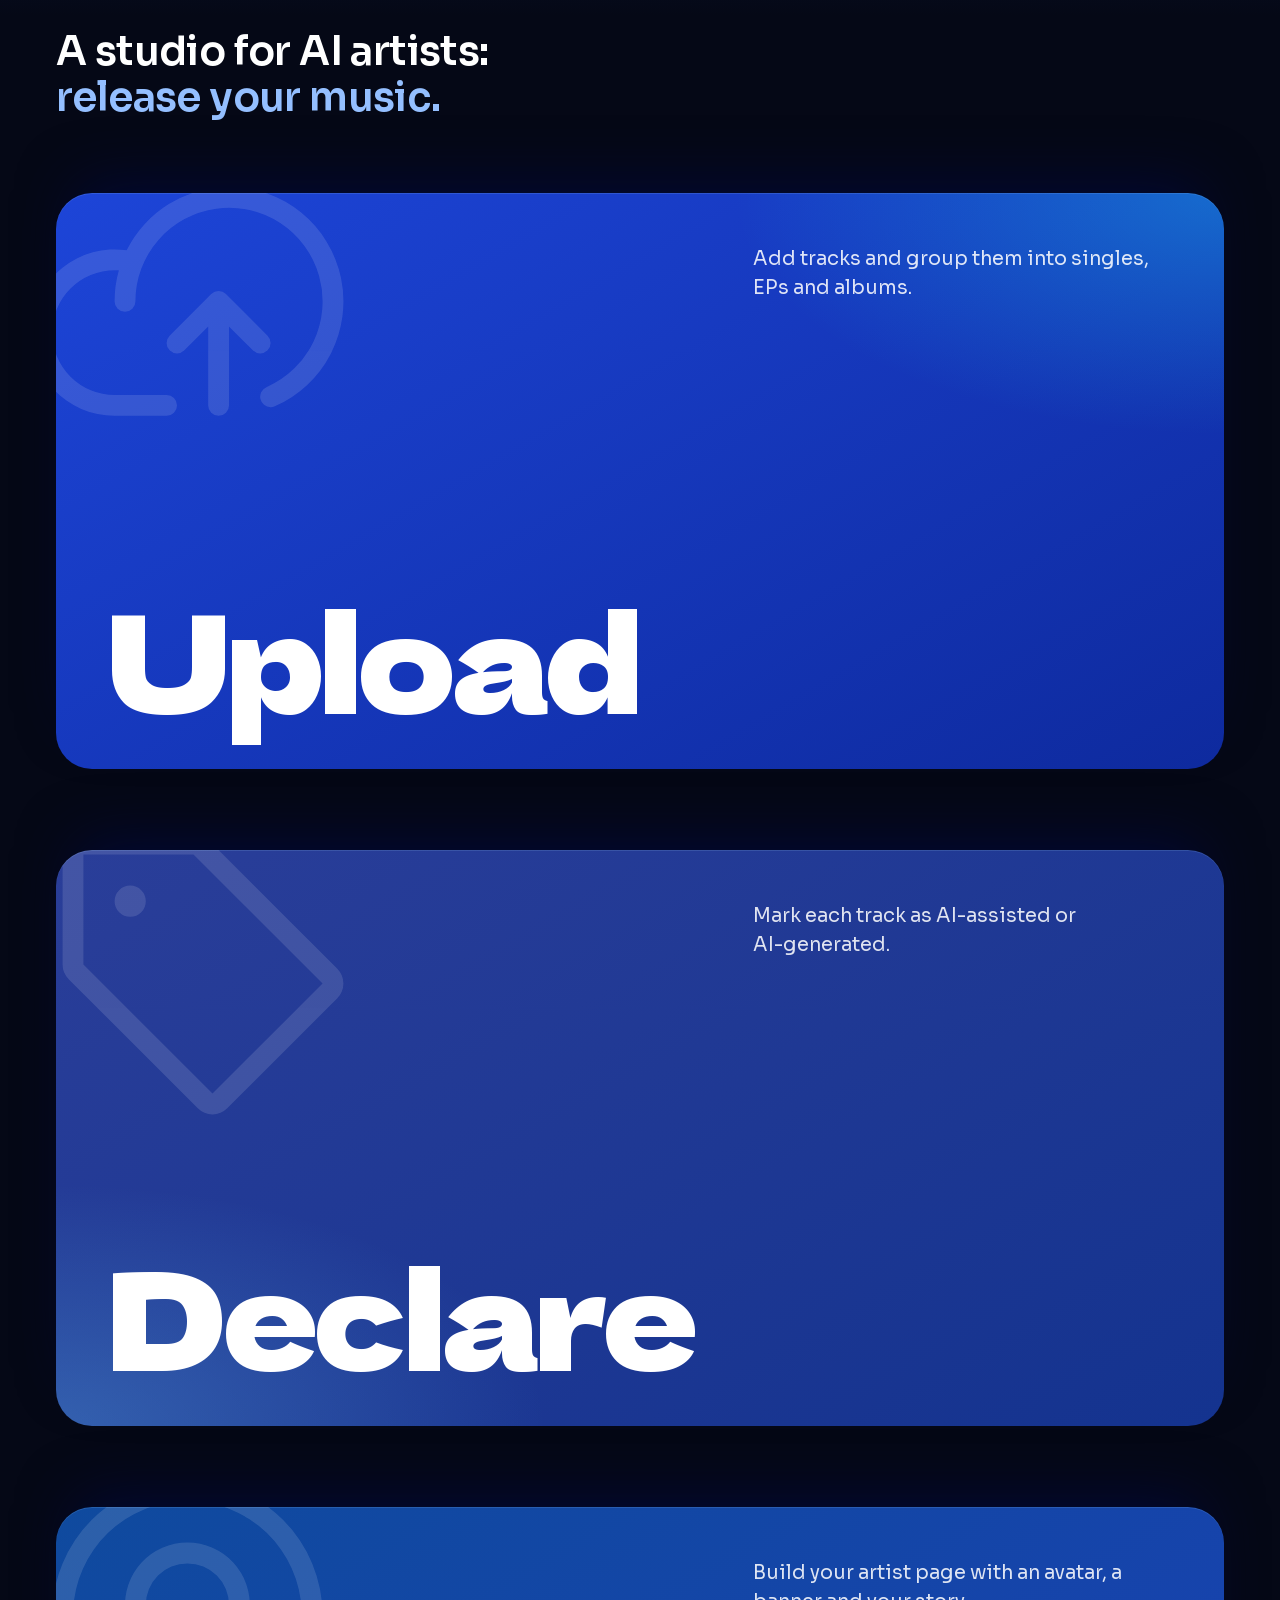
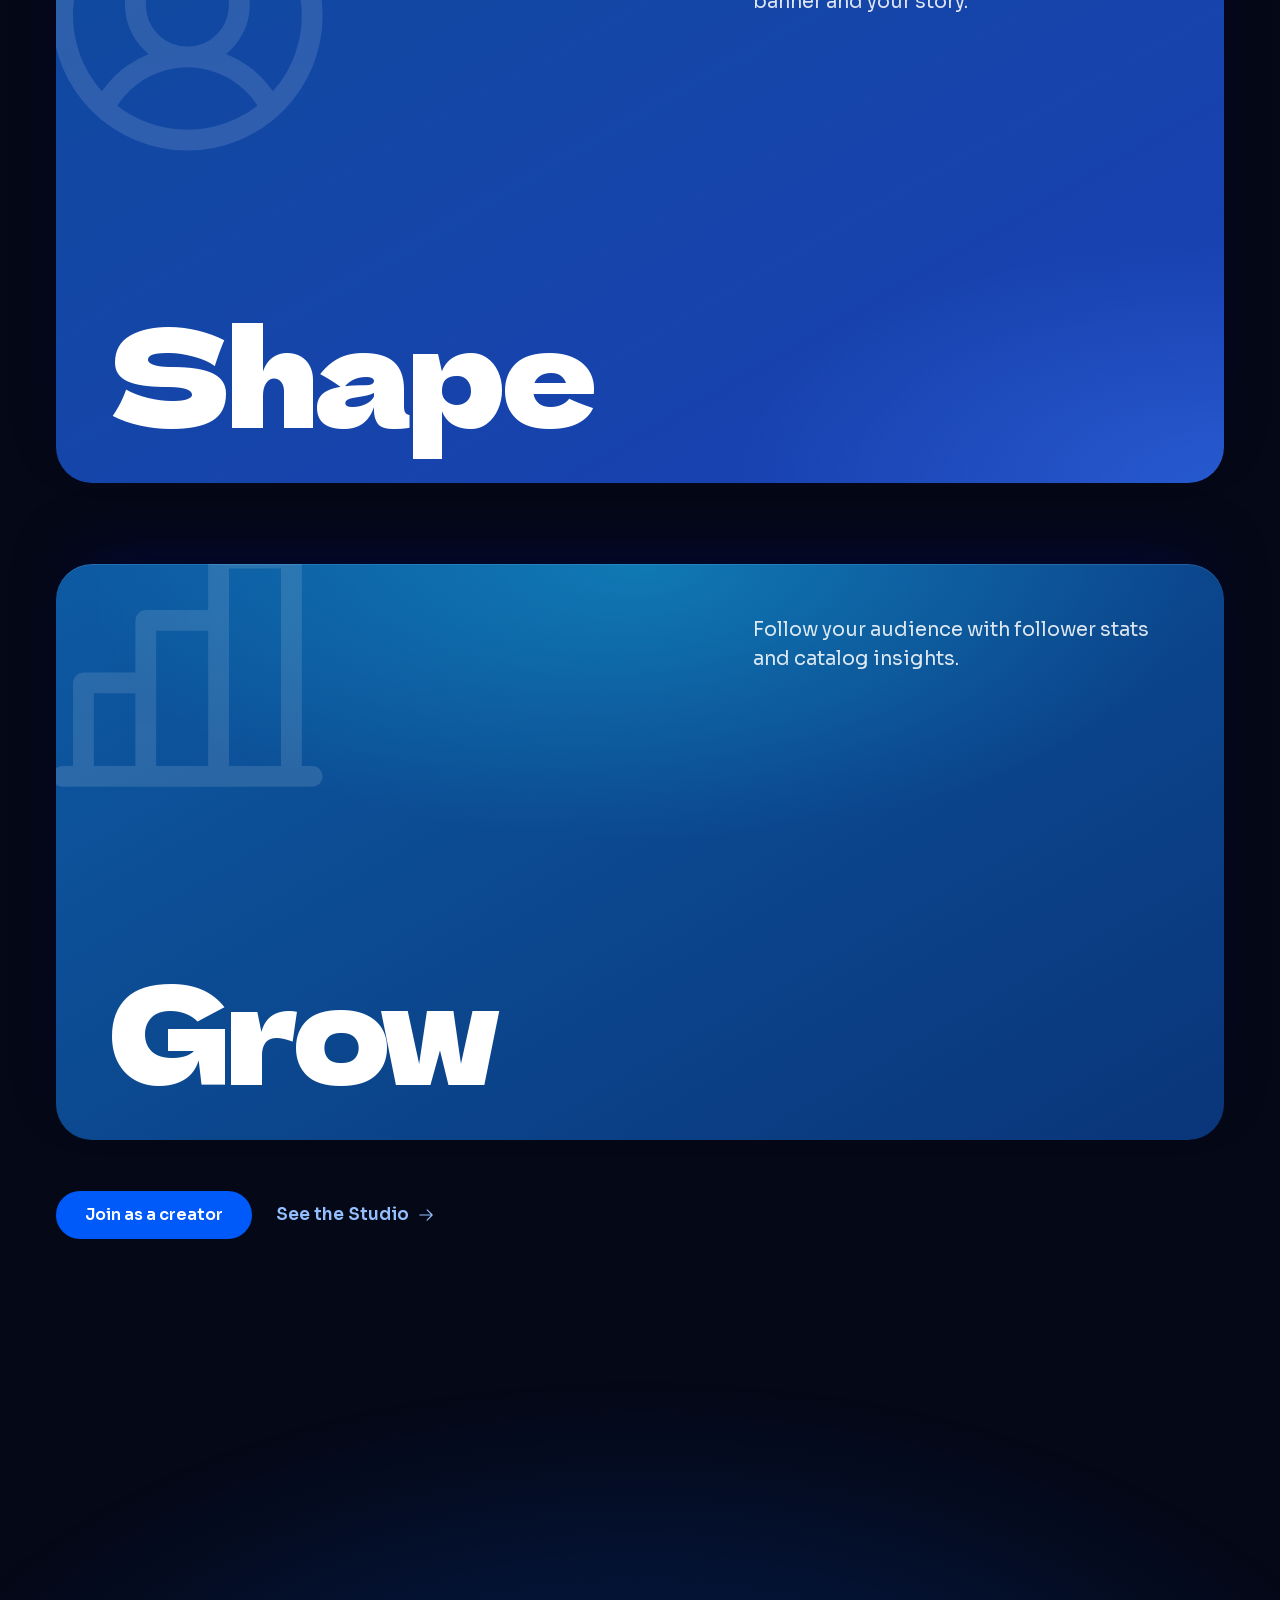
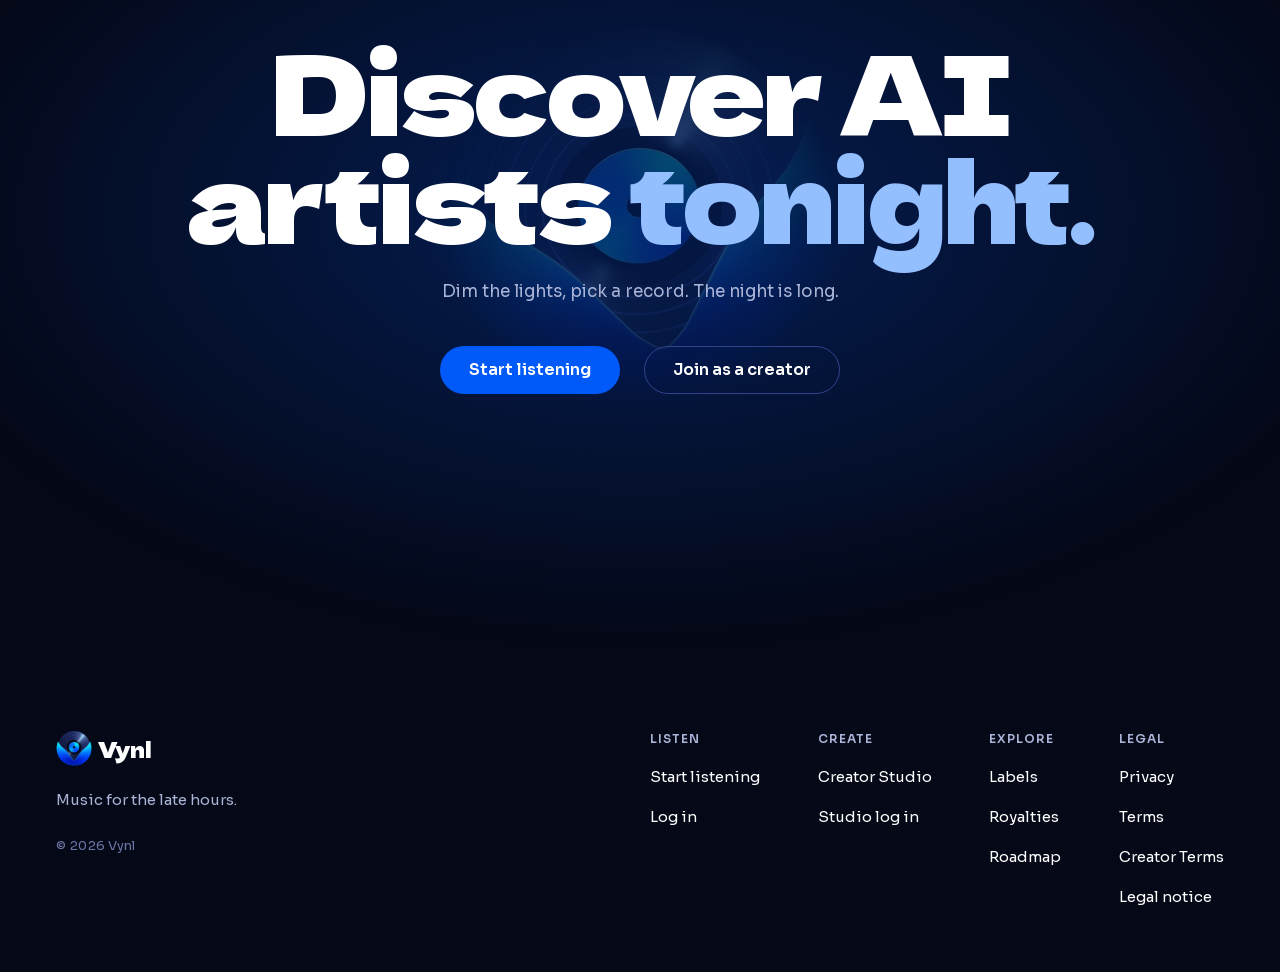
==== commit 67ac6c13: "Remove the giant "Vynl" mark behind the footer - Drop the decorative footer-mark from all nine pages" ====
--- a/index.html
+++ b/index.html
@@ -279,7 +279,6 @@
         </nav>
       </div>
     </div>
-    <p class="footer-mark" aria-hidden="true">Vynl</p>
   </footer>
 
   <script src="js/config.js"></script>
--- a/css/style.css
+++ b/css/style.css
@@ -1502,14 +1502,13 @@
 }
 
 /* --------------------------------------------------------------------------
-   Pied de page : la marque et ses liens en colonnes, puis le nom de la marque
-   en géant. Les liens sont blancs ; le texte qui n'est pas un lien reste gris.
+   Pied de page : la marque et ses liens en colonnes. Les liens sont blancs ;
+   le texte qui n'est pas un lien reste gris.
    -------------------------------------------------------------------------- */
 
 .site-footer {
   position: relative;
-  overflow: clip;
-  padding-top: clamp(48px, 7vw, 80px);
+  padding-block: clamp(48px, 7vw, 80px) clamp(32px, 5vw, 56px);
 }
 
 .site-footer__top {
@@ -1577,28 +1576,6 @@
   .footer-links a {
     min-height: 44px;
   }
-}
-
-/* Décoratif : ne doit jamais intercepter un clic, même là où une lettre déborde */
-.footer-mark {
-  max-width: none;
-  margin: clamp(32px, 6vw, 80px) 0 0;
-  /* La boîte (0.76) est plus basse que les lettres : sans ce padding le bas des
-     lettres serait rogné par le bord du pied de page. La queue du y, elle, déborde. */
-  padding-bottom: 0.14em;
-  font-family: var(--police-marque);
-  font-size: 27vw;
-  line-height: 0.76;
-  letter-spacing: 0.045em;
-  text-align: center;
-  white-space: nowrap;
-  user-select: none;
-  pointer-events: none;
-  color: transparent;
-  background: linear-gradient(180deg, rgba(61, 139, 255, 0.5), rgba(0, 89, 249, 0) 85%);
-  -webkit-background-clip: text;
-  background-clip: text;
-  -webkit-text-stroke: 1px rgba(148, 191, 255, 0.32);
 }
 
 /* --------------------------------------------------------------------------
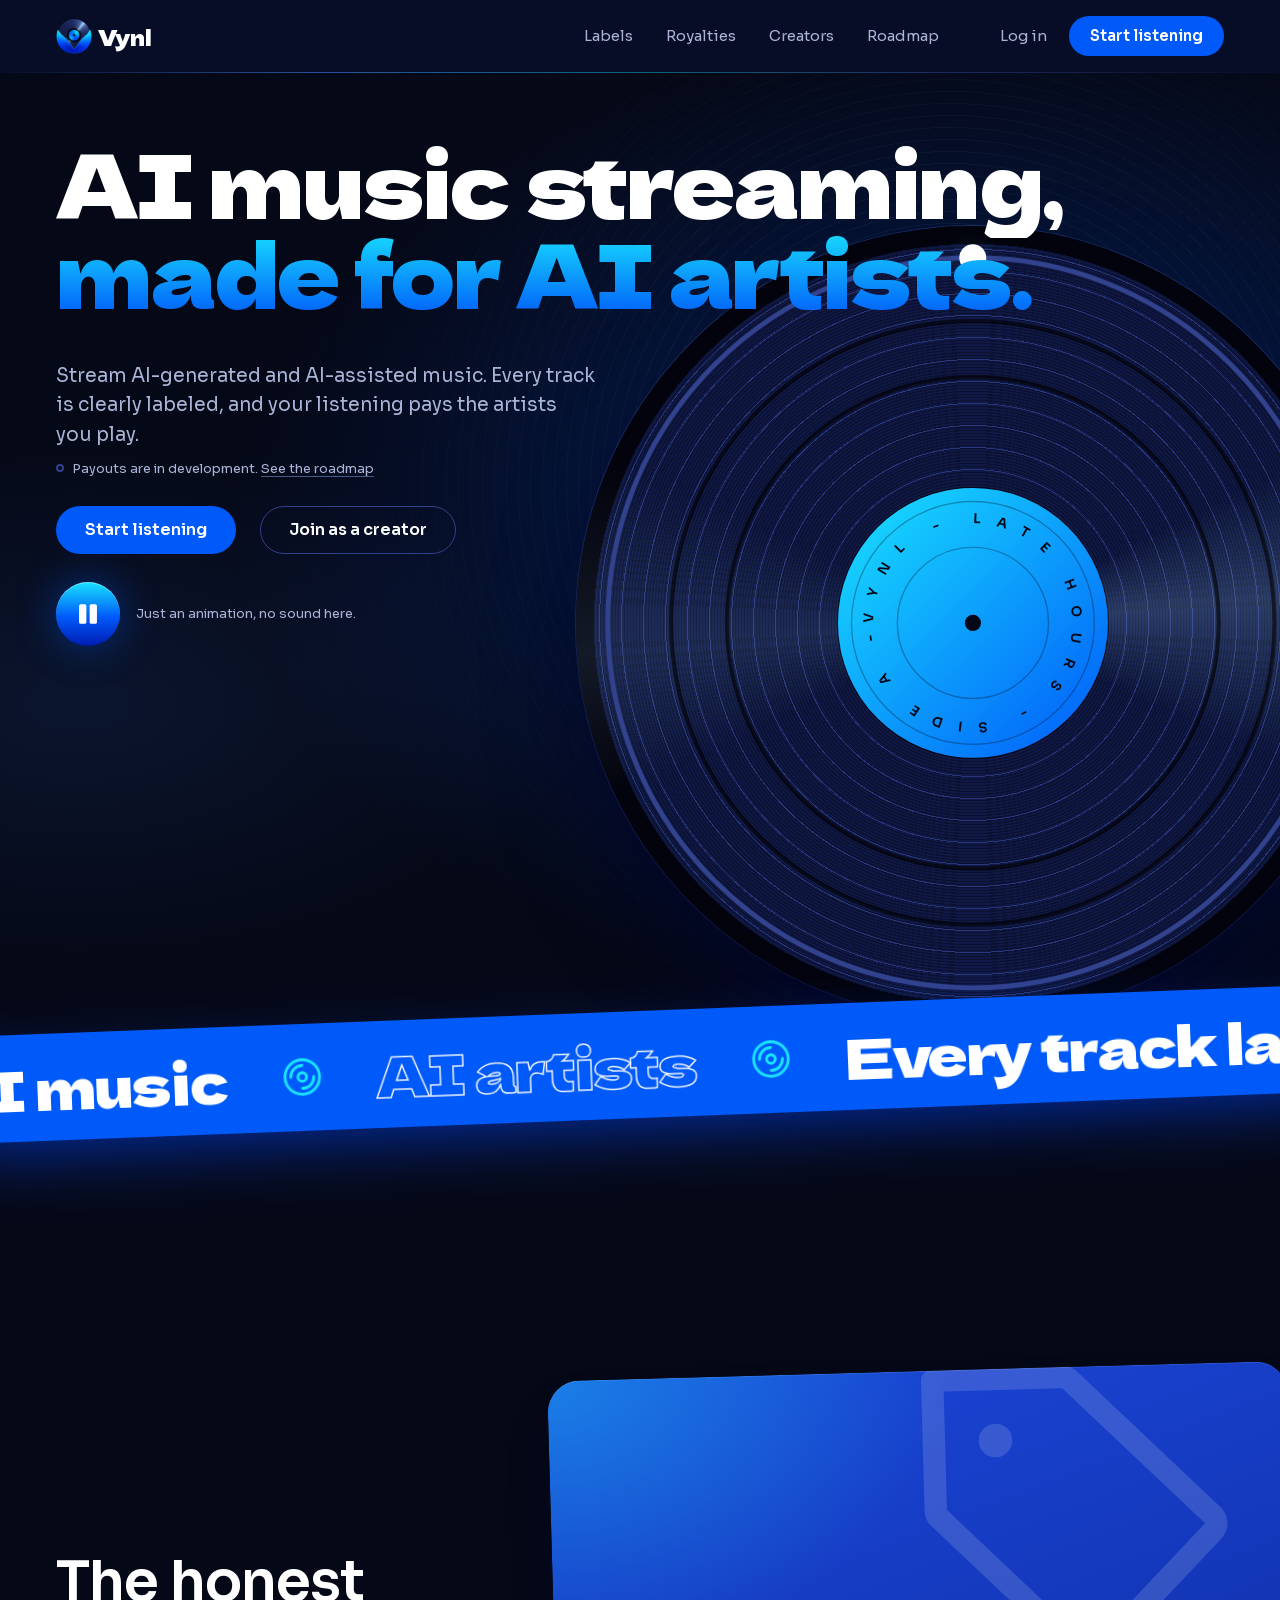
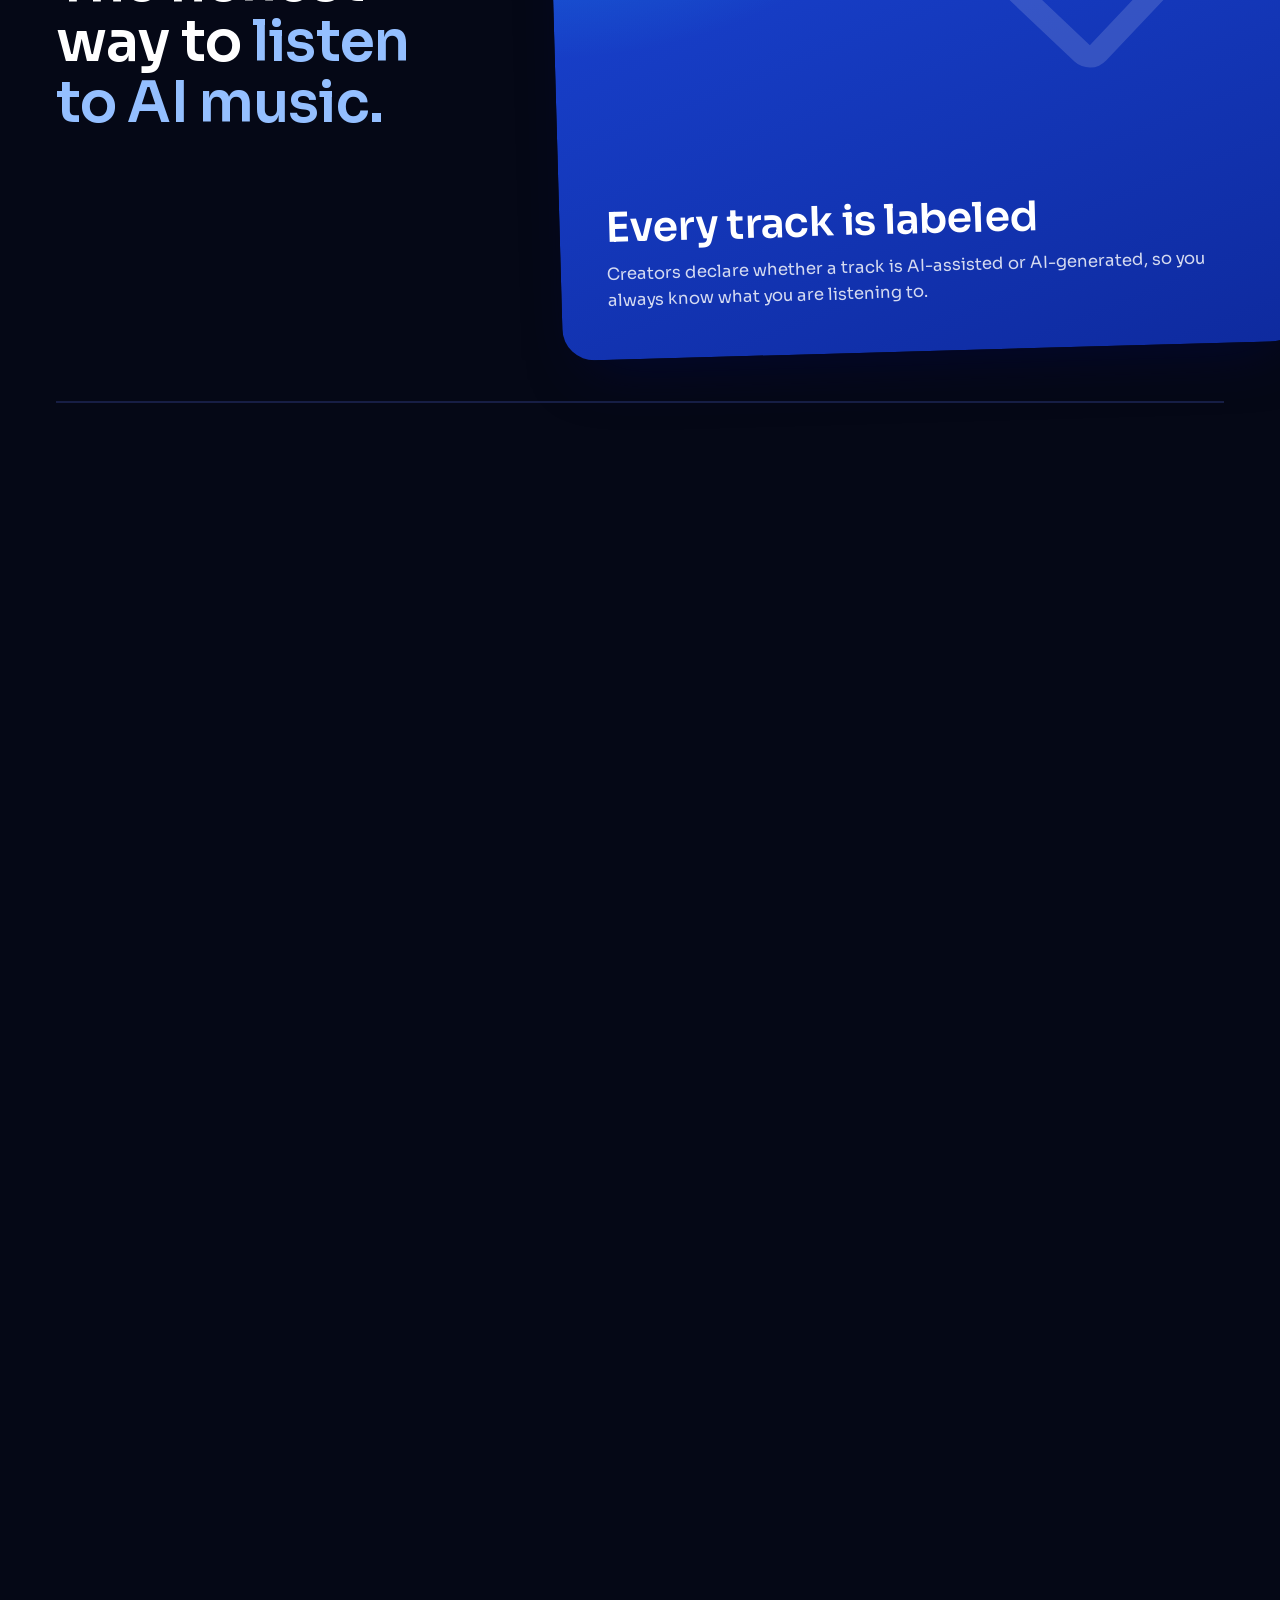
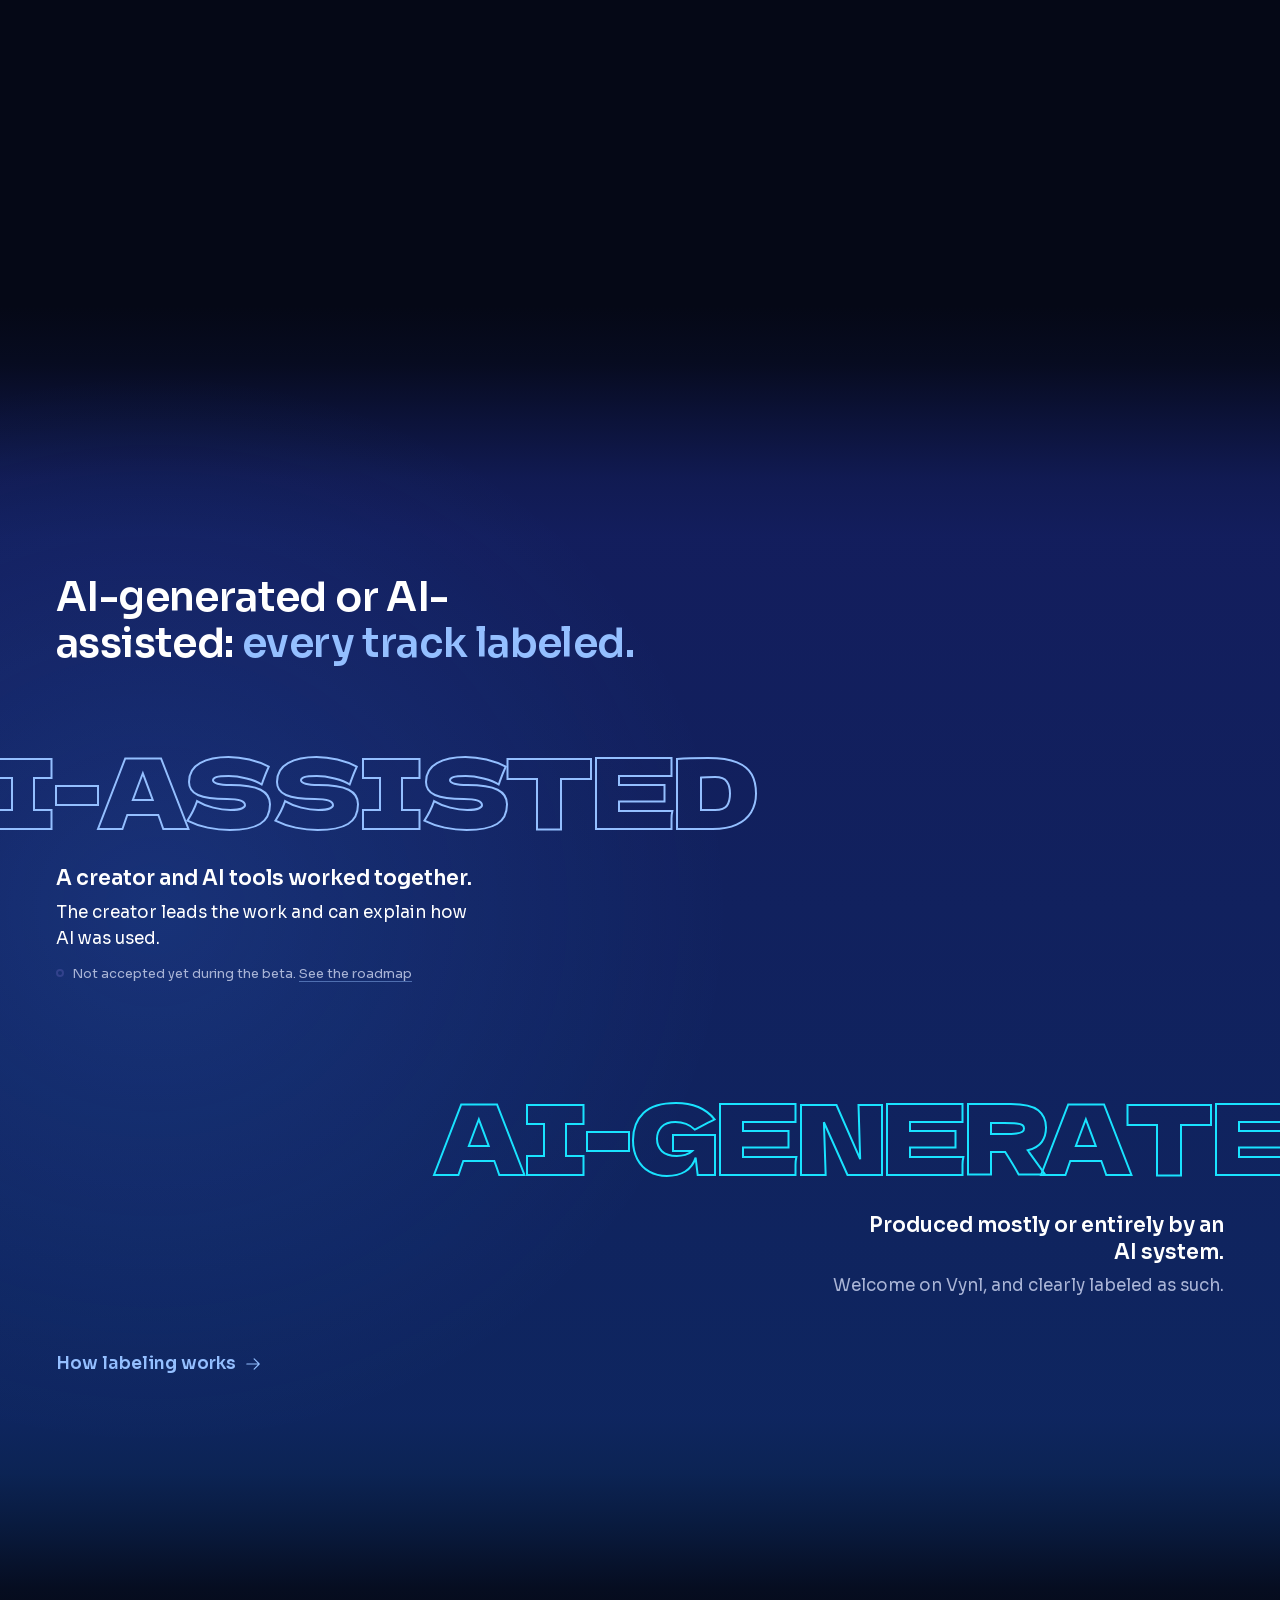
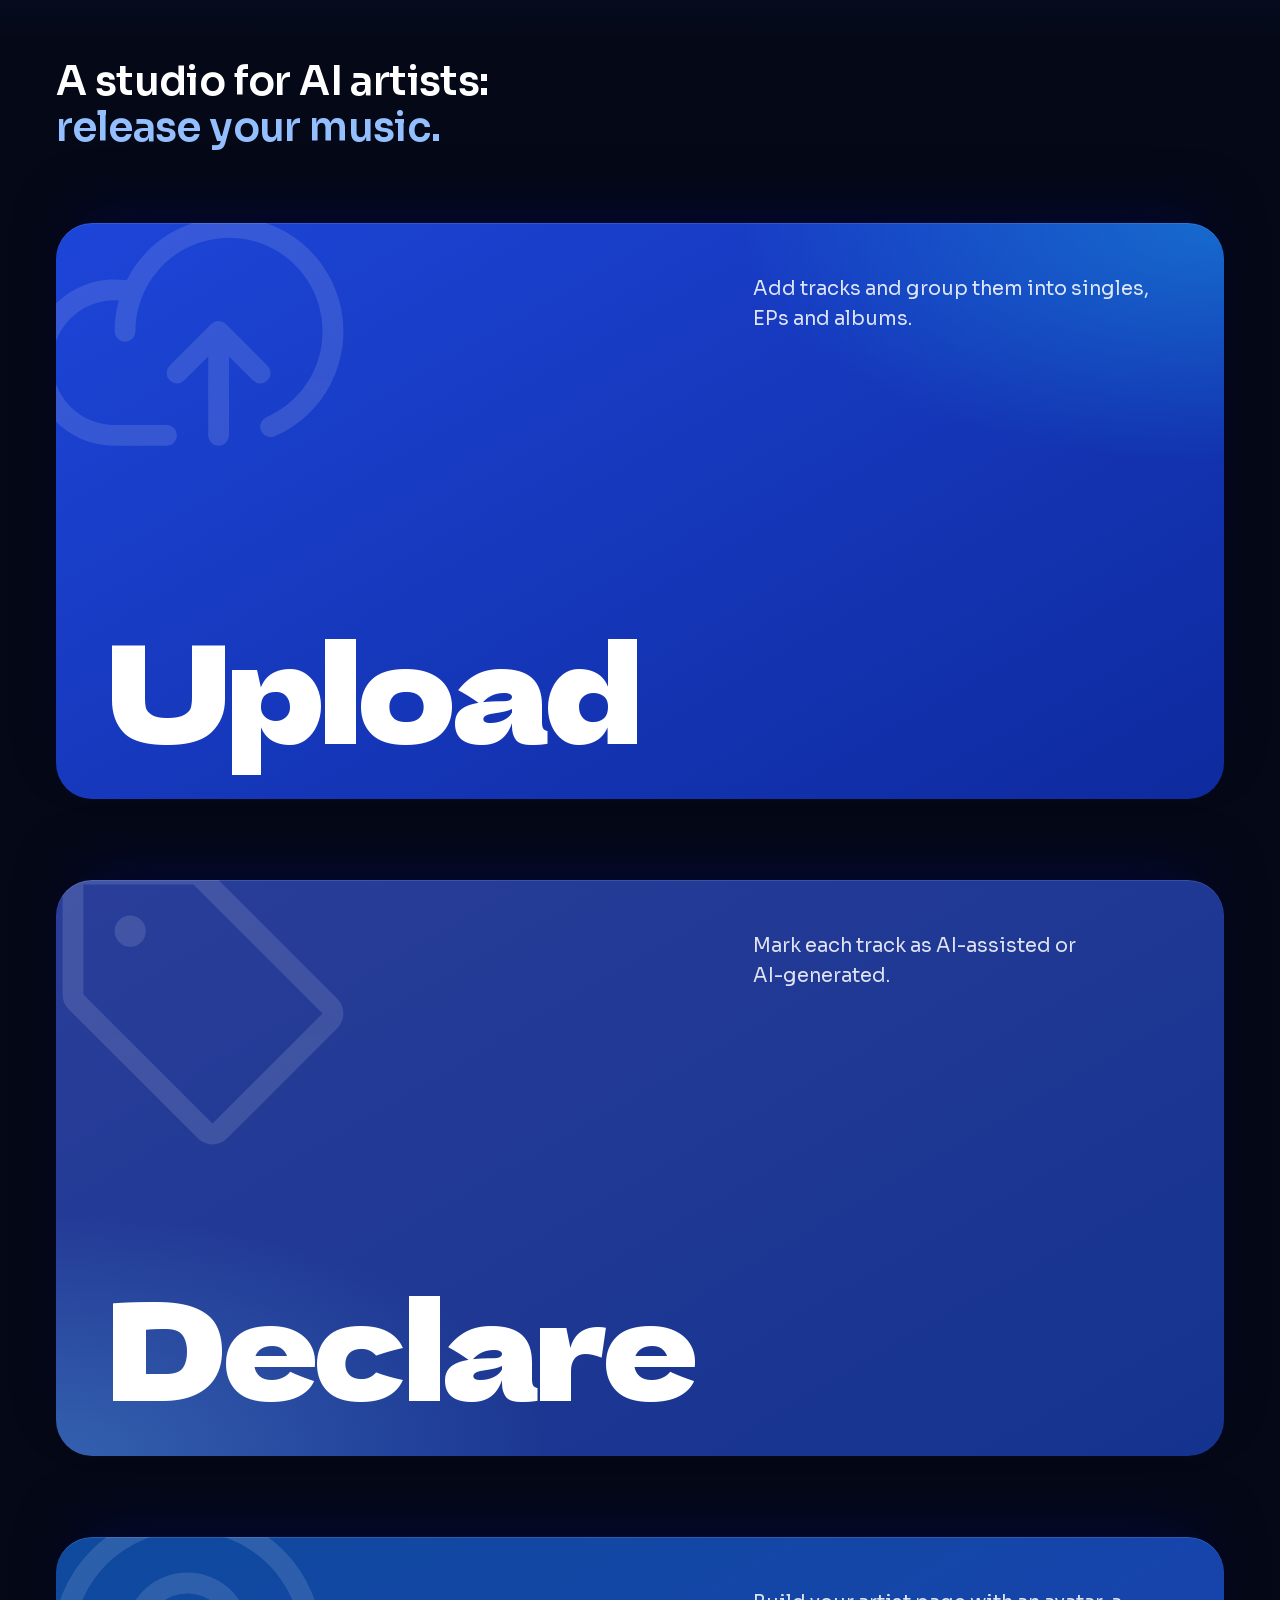
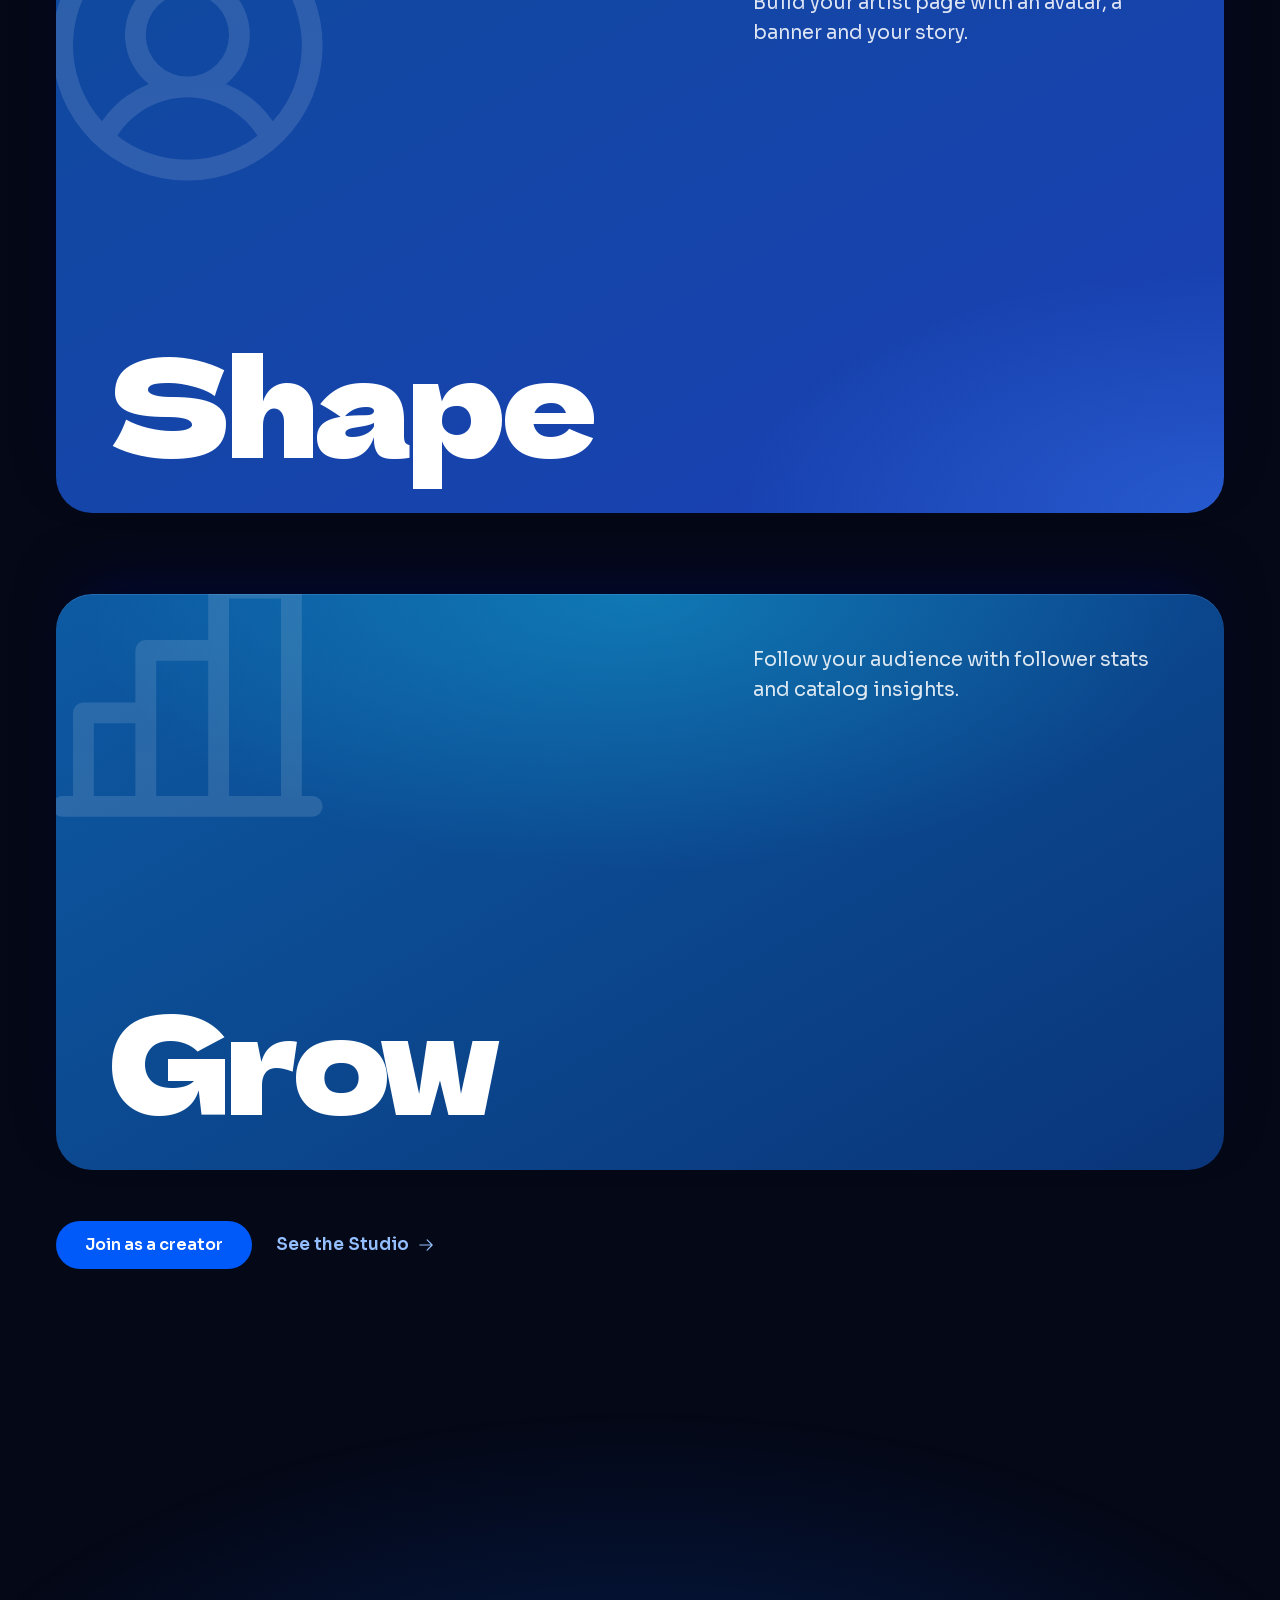
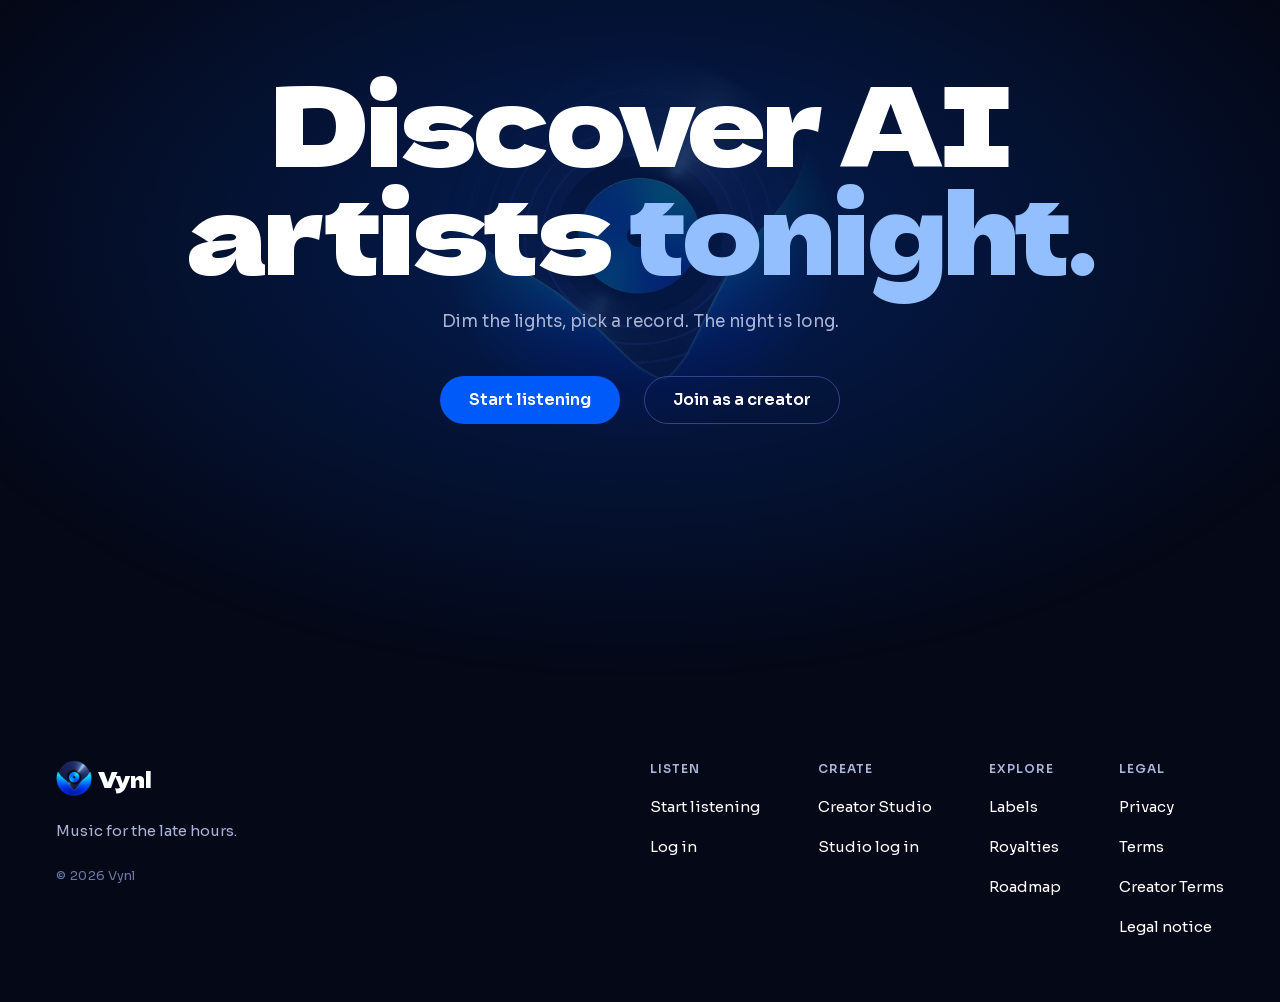
==== commit 2d9c0b2a: "Make the roadmap mirror what actually works, and add the beta rules - Roadmap: 6 of 14 steps live. L" ====
--- a/index.html
+++ b/index.html
@@ -35,12 +35,12 @@
         <a href="transparency.html#royalties">Royalties</a>
         <a href="creators.html">Creators</a>
         <a href="roadmap.html">Roadmap</a>
-        <a class="nav__mobile-only" href="https://music-app-1-0-0.vercel.app/login" data-link="login" target="_blank" rel="noopener">Log in</a>
+        <a class="nav__mobile-only" href="https://app.vynl.ch/login" data-link="login" target="_blank" rel="noopener">Log in</a>
       </nav>
 
       <div class="header-actions">
-        <a class="login" href="https://music-app-1-0-0.vercel.app/login" data-link="login" target="_blank" rel="noopener">Log in</a>
-        <a class="btn btn--primary btn--sm" href="https://music-app-1-0-0.vercel.app/signup" data-link="signup" target="_blank" rel="noopener">Start listening</a>
+        <a class="login" href="https://app.vynl.ch/login" data-link="login" target="_blank" rel="noopener">Log in</a>
+        <a class="btn btn--primary btn--sm" href="https://app.vynl.ch/signup" data-link="signup" target="_blank" rel="noopener">Start listening</a>
         <button class="nav-toggle" type="button" aria-expanded="false" aria-controls="site-nav" aria-label="Open menu">
           <svg class="icon icon--open" aria-hidden="true" focusable="false"><use href="assets/icons.svg#menu"/></svg>
           <svg class="icon icon--close" aria-hidden="true" focusable="false"><use href="assets/icons.svg#close"/></svg>
@@ -62,10 +62,10 @@
 
         <div class="hero__copy">
           <p class="hero__lead hero__lead--tight rise" style="--i:0">Stream AI-generated and AI-assisted music. Every track is clearly labeled, and your listening pays the artists you play.</p>
-          <p class="dev-note rise" style="--i:0">Payouts are in development. <a href="roadmap.html">See the roadmap</a></p>
+          <p class="dev-note rise" style="--i:0">Payouts are in development. <a href="roadmap.html#next">See the roadmap</a></p>
           <div class="btn-row rise" style="--i:1">
-            <a class="btn btn--primary" href="https://music-app-1-0-0.vercel.app/signup" data-link="signup" target="_blank" rel="noopener">Start listening</a>
-            <a class="btn btn--ghost" href="https://creator-app-pearl-pi.vercel.app/signup" data-link="creatorSignup" target="_blank" rel="noopener">Join as a creator</a>
+            <a class="btn btn--primary" href="https://app.vynl.ch/signup" data-link="signup" target="_blank" rel="noopener">Start listening</a>
+            <a class="btn btn--ghost" href="https://creator.vynl.ch/signup" data-link="creatorSignup" target="_blank" rel="noopener">Join as a creator</a>
           </div>
           <div class="hero__actions rise" style="--i:2">
             <button class="play-btn" type="button" data-record-toggle aria-pressed="false" aria-label="Spin the record">
@@ -130,7 +130,7 @@
             <svg class="icon why__ghost" aria-hidden="true" focusable="false"><use href="assets/icons.svg#headphones"/></svg>
             <h3>Your listening pays the artists you play</h3>
             <p>Your subscription follows what you actually listen to, not a global pool.</p>
-            <p class="dev-note">Subscriptions and payouts are in development. <a href="roadmap.html">See the roadmap</a></p>
+            <p class="dev-note">Subscriptions and payouts are in development. <a href="roadmap.html#next">See the roadmap</a></p>
           </article>
           <article class="why__panel why__panel--c">
             <svg class="icon why__ghost" aria-hidden="true" focusable="false"><use href="assets/icons.svg#stack"/></svg>
@@ -156,6 +156,7 @@
           <div class="kinetic__body" data-reveal>
             <p class="kinetic__lead">A creator and AI tools worked together.</p>
             <p>The creator leads the work and can explain how AI was used.</p>
+            <p class="dev-note">Not accepted yet during the beta. <a href="roadmap.html#next">See the roadmap</a></p>
           </div>
         </div>
         <div class="kinetic__item kinetic__item--gen">
@@ -179,7 +180,7 @@
           <h2>New AI tracks, <em>just pressed.</em></h2>
         </div>
         <ul class="crate" data-catalog-list tabindex="0" aria-label="Latest AI tracks"></ul>
-        <p class="studio__actions"><a class="link-arrow" href="https://music-app-1-0-0.vercel.app" data-link="app" target="_blank" rel="noopener">Open the app to listen <svg class="icon" aria-hidden="true" focusable="false"><use href="assets/icons.svg#arrow"/></svg></a></p>
+        <p class="studio__actions"><a class="link-arrow" href="https://app.vynl.ch" data-link="app" target="_blank" rel="noopener">Open the app to listen <svg class="icon" aria-hidden="true" focusable="false"><use href="assets/icons.svg#arrow"/></svg></a></p>
       </div>
     </section>
 
@@ -214,7 +215,7 @@
         </ol>
 
         <div class="btn-row studio__actions" data-reveal>
-          <a class="btn btn--primary" href="https://creator-app-pearl-pi.vercel.app/signup" data-link="creatorSignup" target="_blank" rel="noopener">Join as a creator</a>
+          <a class="btn btn--primary" href="https://creator.vynl.ch/signup" data-link="creatorSignup" target="_blank" rel="noopener">Join as a creator</a>
           <a class="link-arrow" href="creators.html">See the Studio <svg class="icon" aria-hidden="true" focusable="false"><use href="assets/icons.svg#arrow"/></svg></a>
         </div>
       </div>
@@ -226,8 +227,8 @@
         <h2>Discover AI artists <em>tonight.</em></h2>
         <p>Dim the lights, pick a record. The night is long.</p>
         <div class="btn-row">
-          <a class="btn btn--primary" href="https://music-app-1-0-0.vercel.app/signup" data-link="signup" target="_blank" rel="noopener">Start listening</a>
-          <a class="btn btn--ghost" href="https://creator-app-pearl-pi.vercel.app/signup" data-link="creatorSignup" target="_blank" rel="noopener">Join as a creator</a>
+          <a class="btn btn--primary" href="https://app.vynl.ch/signup" data-link="signup" target="_blank" rel="noopener">Start listening</a>
+          <a class="btn btn--ghost" href="https://creator.vynl.ch/signup" data-link="creatorSignup" target="_blank" rel="noopener">Join as a creator</a>
         </div>
       </div>
     </section>
@@ -248,15 +249,15 @@
           <div class="footer-links__col">
             <p class="footer-links__title">Listen</p>
             <ul>
-              <li><a href="https://music-app-1-0-0.vercel.app/signup" data-link="signup" target="_blank" rel="noopener">Start listening</a></li>
-              <li><a href="https://music-app-1-0-0.vercel.app/login" data-link="login" target="_blank" rel="noopener">Log in</a></li>
+              <li><a href="https://app.vynl.ch/signup" data-link="signup" target="_blank" rel="noopener">Start listening</a></li>
+              <li><a href="https://app.vynl.ch/login" data-link="login" target="_blank" rel="noopener">Log in</a></li>
             </ul>
           </div>
           <div class="footer-links__col">
             <p class="footer-links__title">Create</p>
             <ul>
               <li><a href="creators.html">Creator Studio</a></li>
-              <li><a href="https://creator-app-pearl-pi.vercel.app/login" data-link="creatorLogin" target="_blank" rel="noopener">Studio log in</a></li>
+              <li><a href="https://creator.vynl.ch/login" data-link="creatorLogin" target="_blank" rel="noopener">Studio log in</a></li>
             </ul>
           </div>
           <div class="footer-links__col">
--- a/css/style.css
+++ b/css/style.css
@@ -2456,6 +2456,10 @@
 p.dev-note {
   max-width: none;
   margin-top: 0.75rem;
+  /* Retrait suspendu : l'anneau (16 px avec sa marge) sort à gauche, et les lignes
+     suivantes s'alignent sur le texte, pas sur l'anneau. */
+  padding-left: 1rem;
+  text-indent: -1rem;
   color: var(--vynl-texte-2);
   font-size: 0.8125rem;
   line-height: 1.4;
